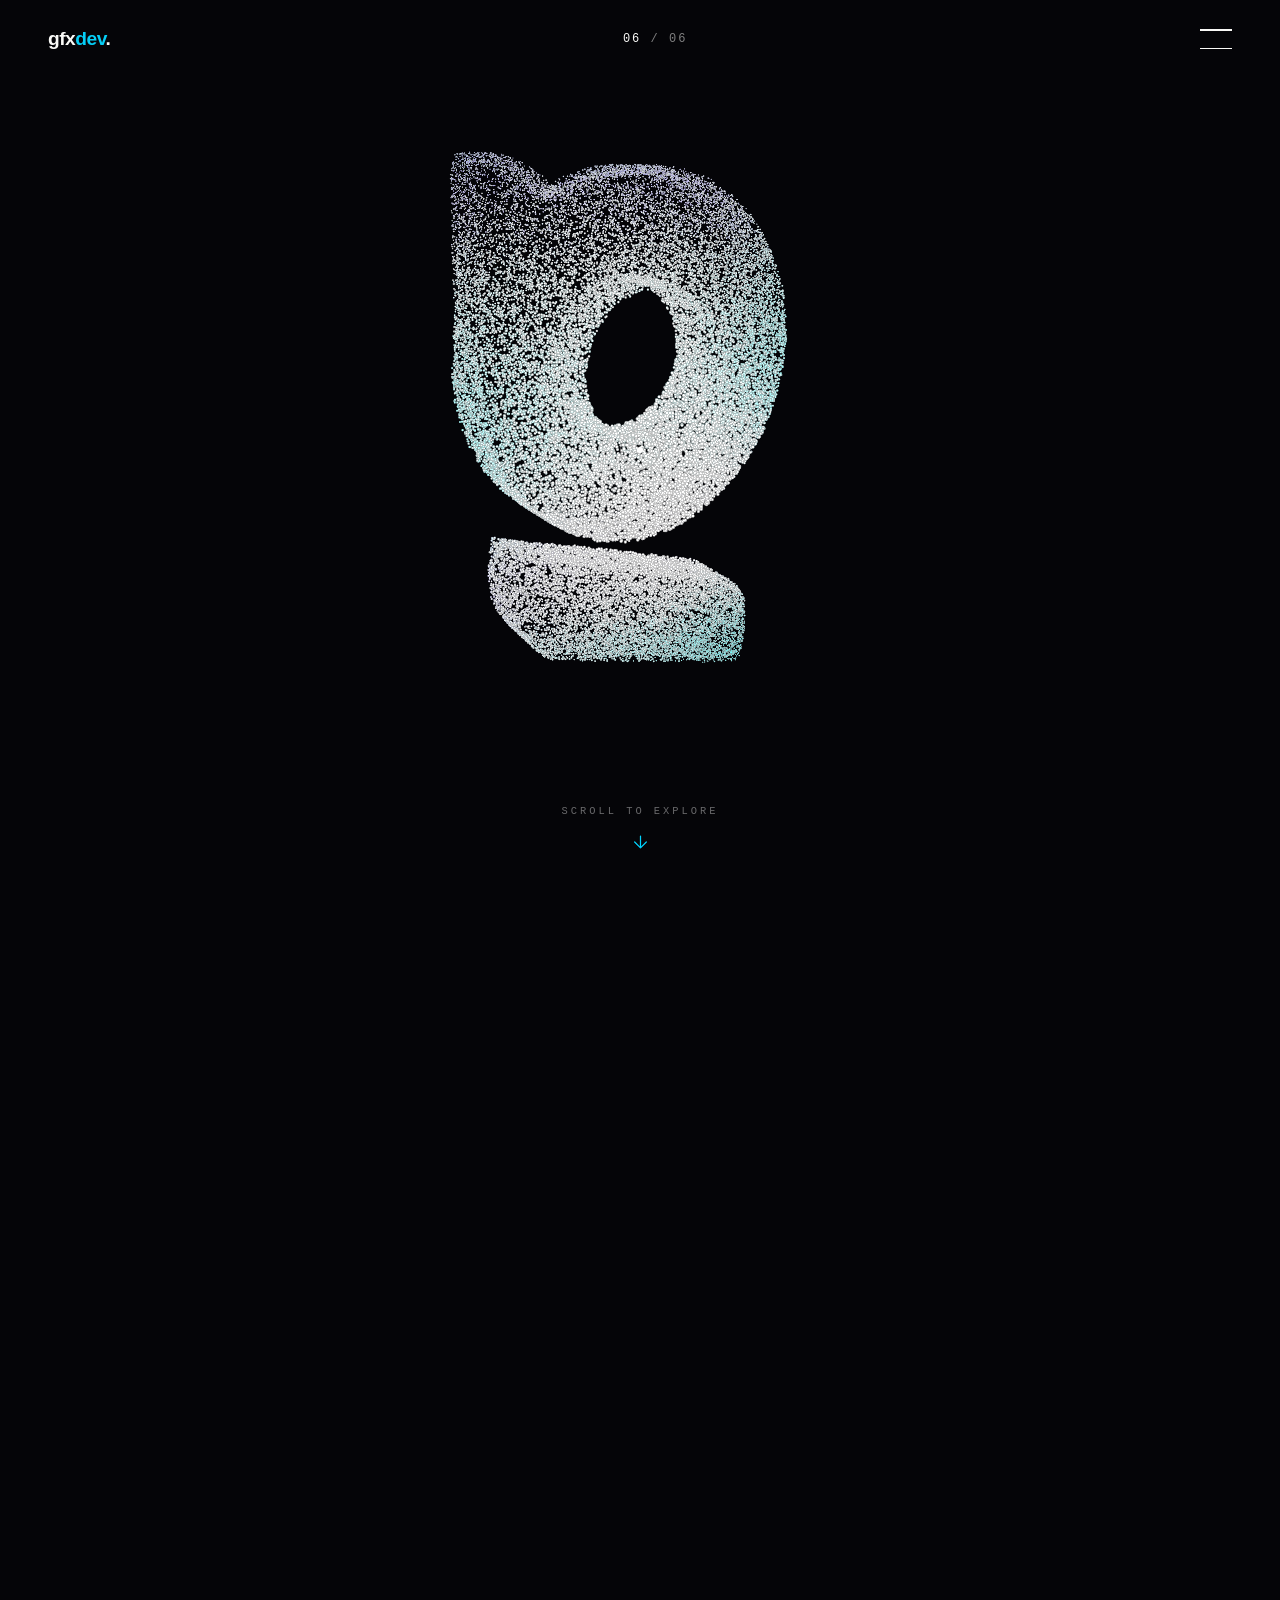
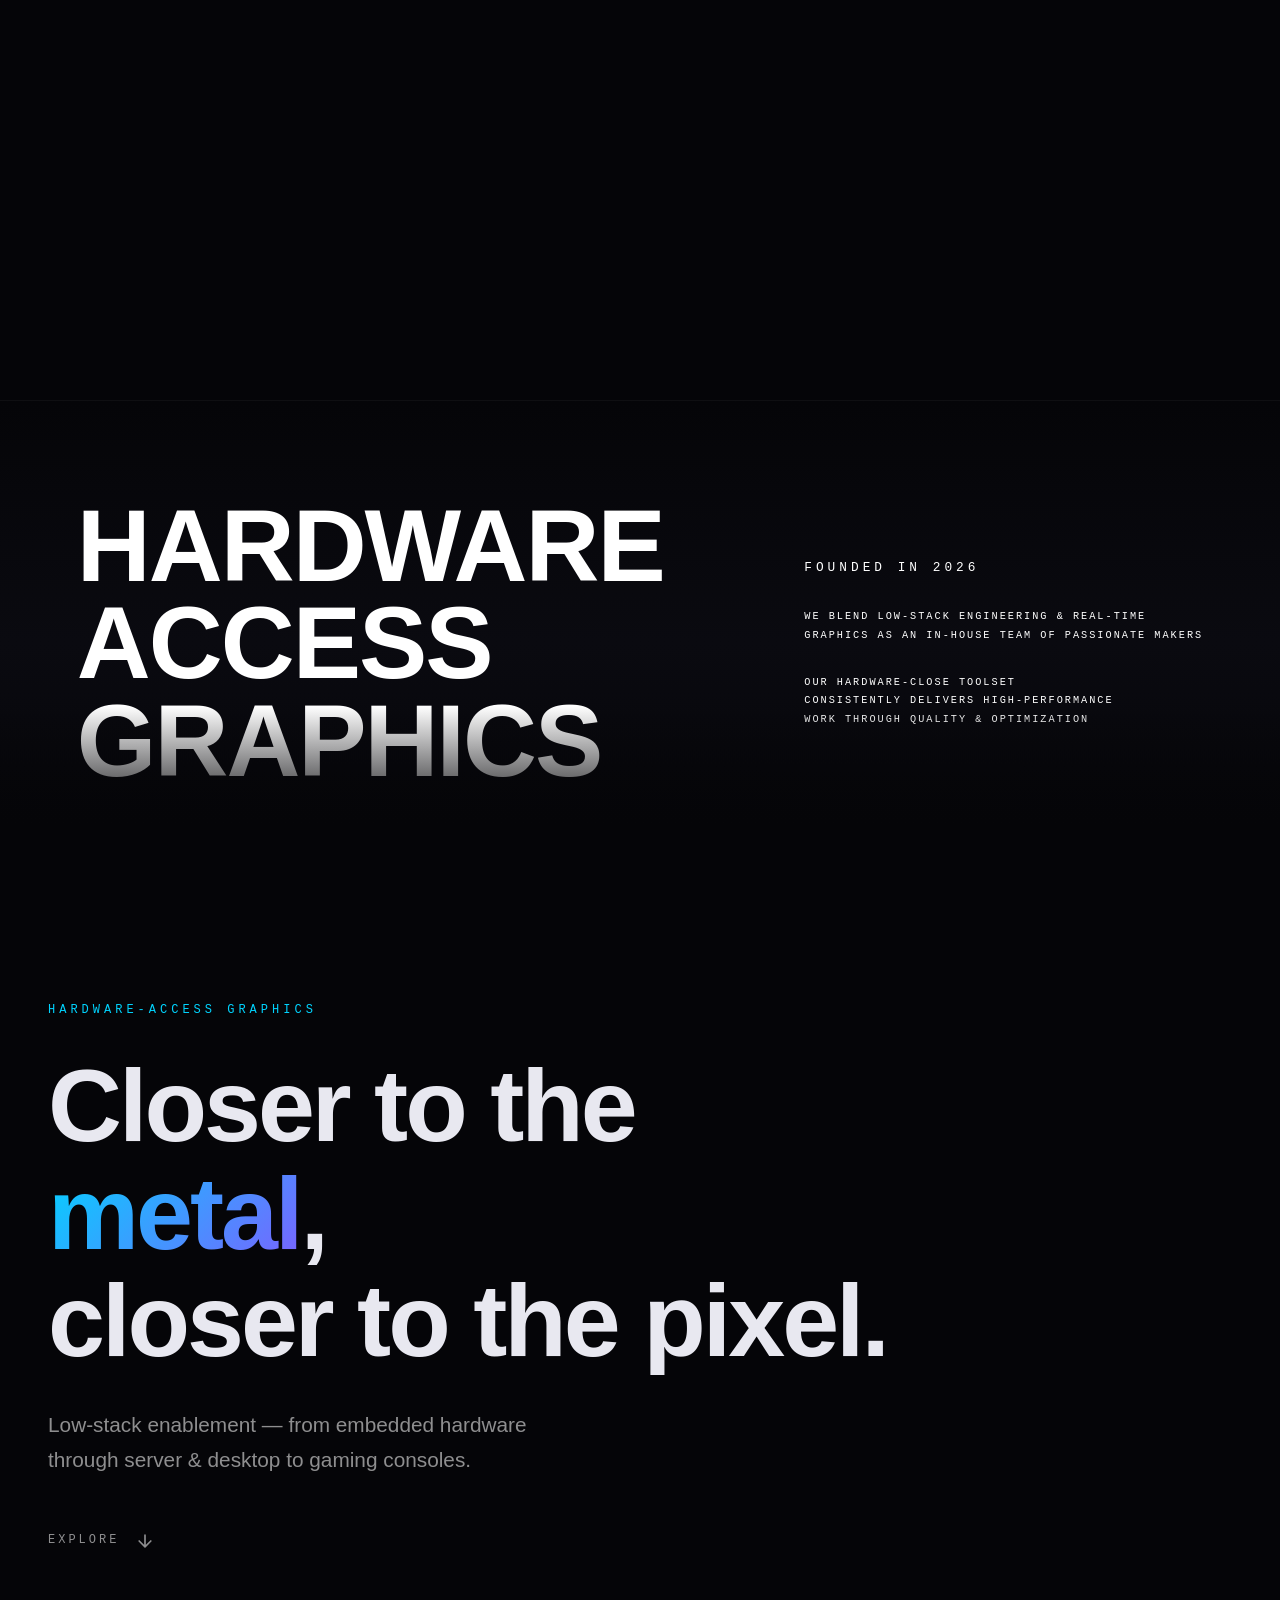
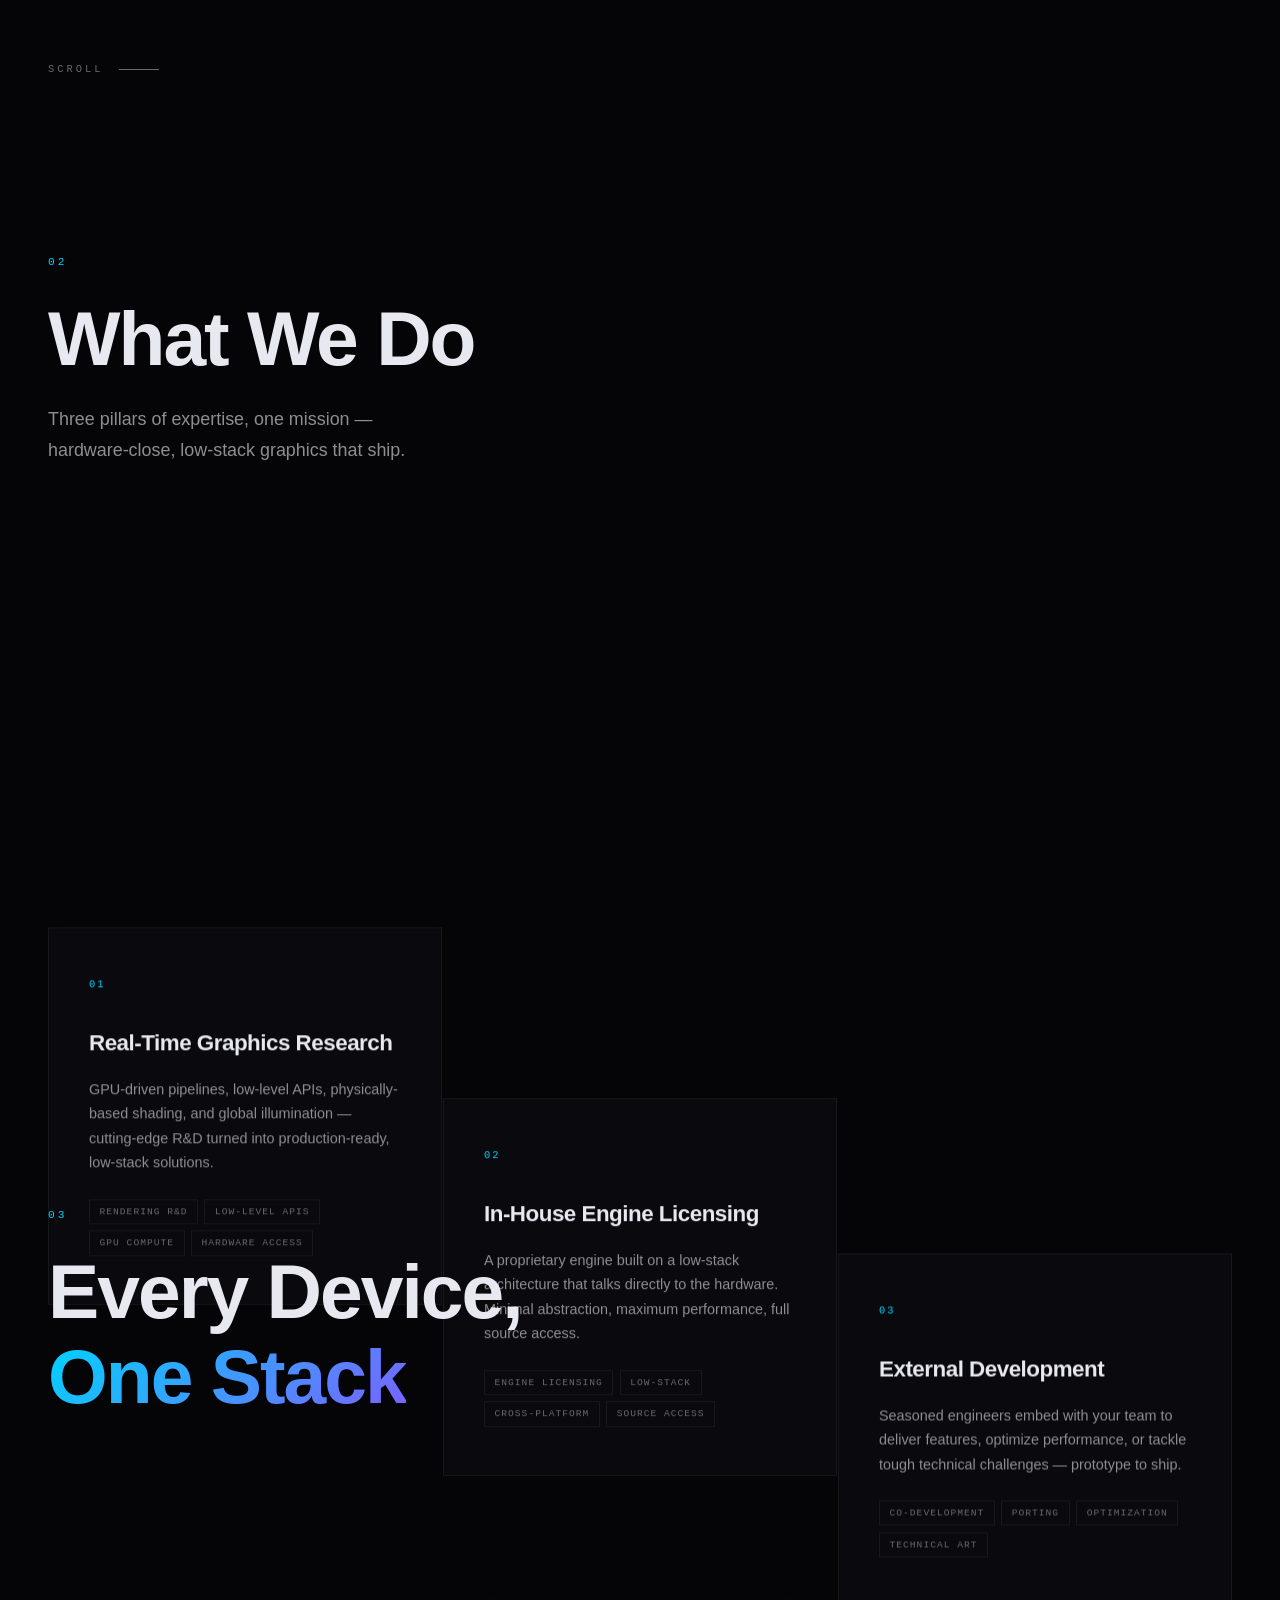
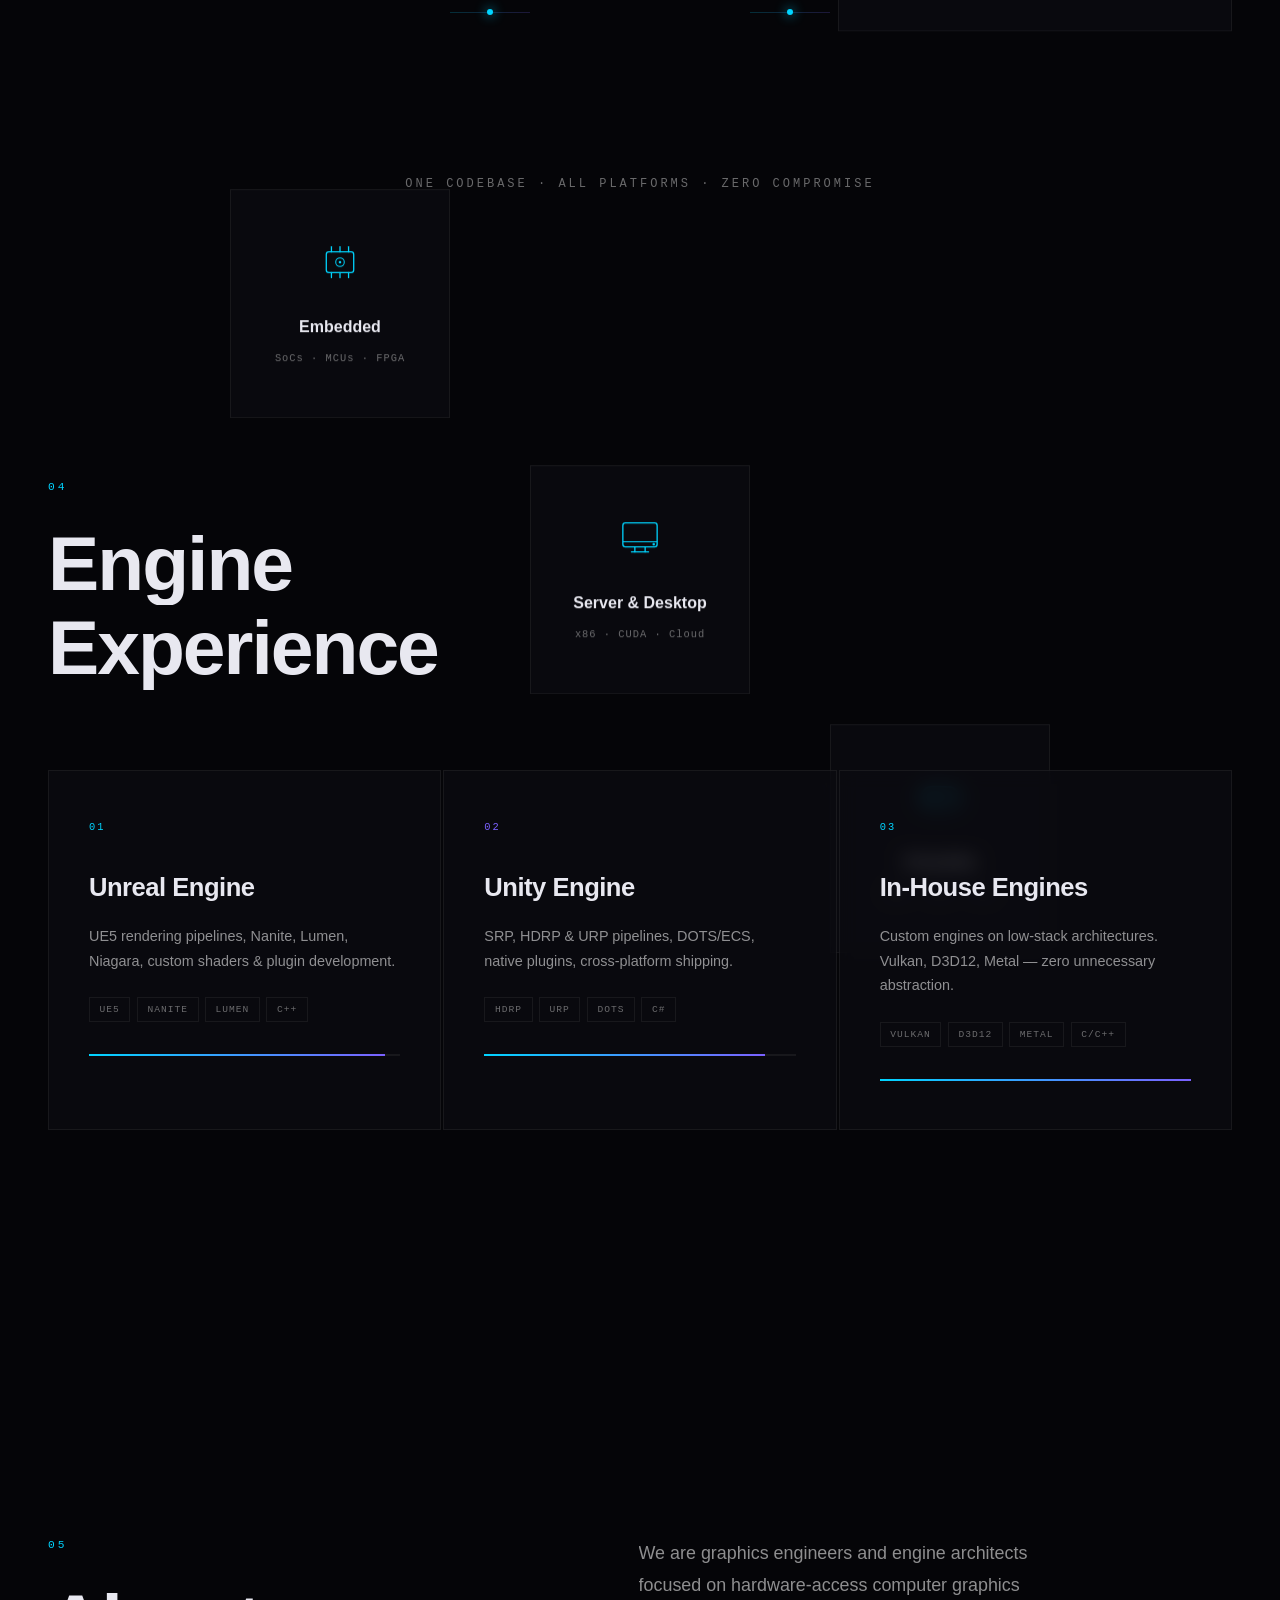
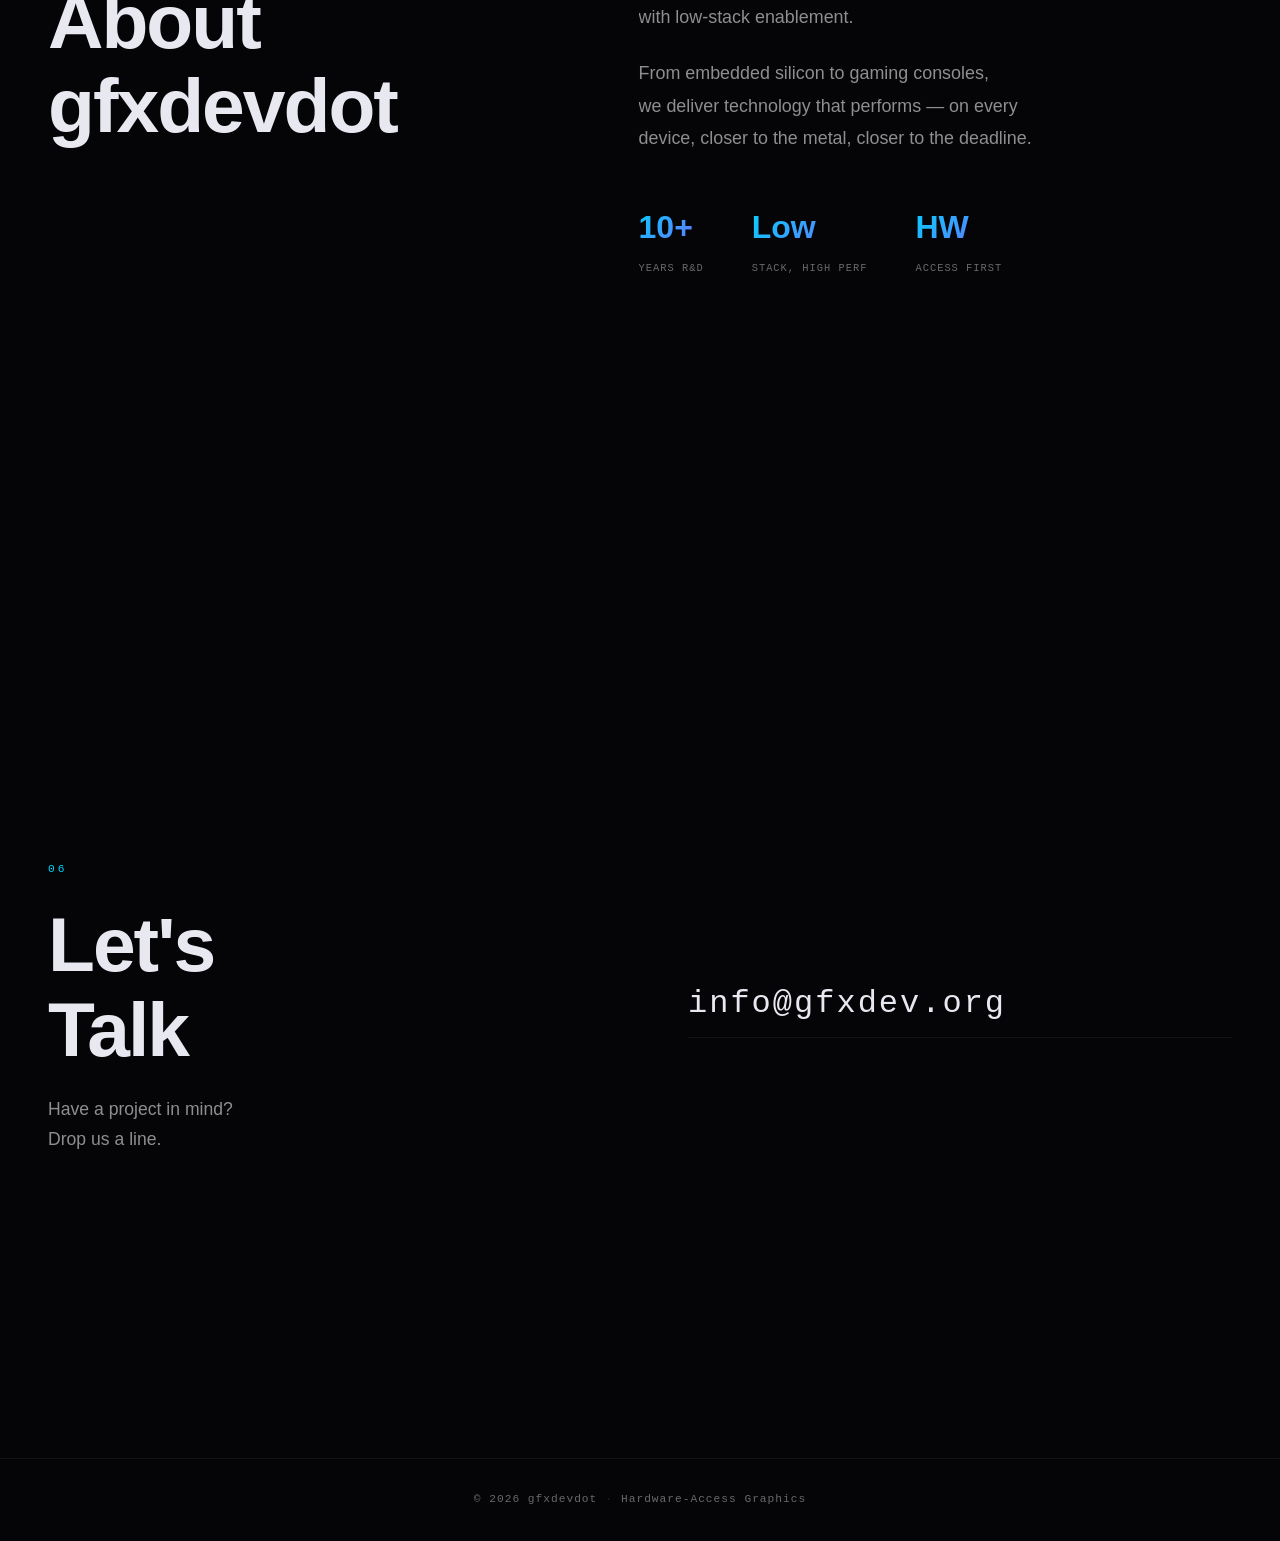
==== index.html @ ddbc5440 "initial commit" ====
<!DOCTYPE html>
<html lang="en">
<head>
  <meta charset="UTF-8" />
  <meta name="viewport" content="width=device-width, initial-scale=1.0" />
  <title>gfxdev(dot)org — Hardware-Access Graphics</title>
  <meta name="description" content="gfxdev(dot)org — hardware-access computer graphics with low-stack enablement. Real-time graphics research, in-house game engine licensing, and external development." />
  <link rel="stylesheet" href="css/style.css" />
  <link rel="icon" href="data:image/svg+xml,<svg xmlns='http://www.w3.org/2000/svg' viewBox='0 0 100 100'><text y='.9em' font-size='90'>◈</text></svg>" />
</head>
<body>

  <div class="preloader" id="preloader">
    <div class="preloader-inner">
      <div class="preloader-logo">
        <span class="pl-g">gfx</span><span class="pl-d">dev</span><span class="pl-dot">.</span>
      </div>
      <div class="preloader-bar">
        <div class="preloader-bar-fill" id="preloaderBar"></div>
      </div>
      <p class="preloader-pct" id="preloaderPct">0</p>
    </div>
  </div>

  <div class="cursor" id="cursor"></div>
  <div class="cursor-dot" id="cursorDot"></div>

  <canvas id="bgCanvas"></canvas>

  <nav class="nav" id="nav">
    <a href="#" class="nav-logo">gfx<span>dev</span>.</a>
    <div class="nav-index" id="navIndex">
      <span class="nav-index-current" id="navCurrent">01</span>
      <span class="nav-index-sep">/</span>
      <span class="nav-index-total">06</span>
    </div>
    <button class="nav-menu-btn" id="navMenuBtn" aria-label="Menu">
      <span></span><span></span>
    </button>
  </nav>

  <div class="menu-overlay" id="menuOverlay">
    <div class="menu-inner">
      <ul class="menu-links">
        <li><a href="#hero" data-index="01">Home</a></li>
        <li><a href="#services" data-index="02">Services</a></li>
        <li><a href="#platforms" data-index="03">Platforms</a></li>
        <li><a href="#experience" data-index="04">Experience</a></li>
        <li><a href="#about" data-index="05">About</a></li>
        <li><a href="#contact" data-index="06">Contact</a></li>
      </ul>
      <div class="menu-footer">
        <a href="mailto:info@gfxdev.org">info@gfxdev(dot)org</a>
      </div>
    </div>
  </div>

  <div class="scroll-progress" id="scrollProgress"></div>

  <section class="intro" id="introSection">
    <canvas id="introCanvas"></canvas>
    <div class="intro-overlay">
      <div class="intro-scroll-prompt" id="introScrollPrompt">
        <span>Scroll to explore</span>
        <div class="intro-scroll-arrow">
          <svg viewBox="0 0 24 24" fill="none"><path d="M12 5v14M5 12l7 7 7-7" stroke="currentColor" stroke-width="1.5" stroke-linecap="round" stroke-linejoin="round"/></svg>
        </div>
      </div>
    </div>
  </section>

  <section class="intro-band" id="introBand">
    <div class="intro-band-inner">
      <div class="intro-band-left">
        <h1 class="intro-label intro-title" data-order="1">HARDWARE</h1>
        <h1 class="intro-label intro-title" data-order="2">ACCESS</h1>
        <h1 class="intro-label intro-title" data-order="3">GRAPHICS</h1>
      </div>
      <div class="intro-band-right">
        <p class="intro-label intro-meta" data-order="4">FOUNDED IN 2026</p>
        <p class="intro-label intro-desc" data-order="5">WE BLEND LOW-STACK ENGINEERING &amp; REAL-TIME<br>GRAPHICS AS AN IN-HOUSE TEAM OF PASSIONATE MAKERS</p>
        <p class="intro-label intro-desc" data-order="6">OUR HARDWARE-CLOSE TOOLSET<br>CONSISTENTLY DELIVERS HIGH-PERFORMANCE<br>WORK THROUGH QUALITY &amp; OPTIMIZATION</p>
      </div>
    </div>
  </section>

  <main id="smoothWrapper">

    <section class="section section--hero" id="hero" data-index="01">
      <div class="section-inner">
        <p class="hero-label reveal-text" data-delay="0.6">
          <span class="reveal-line"><span>Hardware-Access Graphics</span></span>
        </p>
        <h1 class="hero-title">
          <span class="reveal-line" data-delay="0.2"><span>Closer to the</span></span>
          <span class="reveal-line" data-delay="0.35"><span class="accent">metal</span><span>,</span></span>
          <span class="reveal-line" data-delay="0.5"><span>closer to the pixel.</span></span>
        </h1>
        <p class="hero-sub reveal-text" data-delay="0.8">
          <span class="reveal-line"><span>Low-stack enablement — from embedded hardware</span></span>
          <span class="reveal-line"><span>through server &amp; desktop to gaming consoles.</span></span>
        </p>
        <div class="hero-cta reveal-fade" data-delay="1.1">
          <a href="#services" class="btn-circle">
            <span>Explore</span>
            <svg viewBox="0 0 24 24"><path d="M12 5v14M5 12l7 7 7-7" stroke="currentColor" stroke-width="2" fill="none" stroke-linecap="round" stroke-linejoin="round"/></svg>
          </a>
        </div>
      </div>
      <div class="scroll-hint" id="scrollHint">
        <span>Scroll</span>
        <div class="scroll-hint-line"></div>
      </div>
    </section>

    <section class="section section--services" id="services" data-index="02">
      <div class="section-inner">
        <div class="section-header">
          <span class="section-num">02</span>
          <h2 class="section-title">
            <span class="reveal-line"><span>What We Do</span></span>
          </h2>
          <p class="section-sub reveal-text">
            <span class="reveal-line"><span>Three pillars of expertise, one mission —</span></span>
            <span class="reveal-line"><span>hardware-close, low-stack graphics that ship.</span></span>
          </p>
        </div>
        <div class="services-row">
          <article class="svc" data-parallax="0.08">
            <span class="svc-index">01</span>
            <h3 class="svc-title">Real-Time Graphics Research</h3>
            <p class="svc-desc">GPU-driven pipelines, low-level APIs, physically-based shading, and global illumination — cutting-edge R&amp;D turned into production-ready, low-stack solutions.</p>
            <div class="svc-tags"><span>Rendering R&amp;D</span><span>Low-Level APIs</span><span>GPU Compute</span><span>Hardware Access</span></div>
          </article>
          <article class="svc" data-parallax="0.12">
            <span class="svc-index">02</span>
            <h3 class="svc-title">In-House Engine Licensing</h3>
            <p class="svc-desc">A proprietary engine built on a low-stack architecture that talks directly to the hardware. Minimal abstraction, maximum performance, full source access.</p>
            <div class="svc-tags"><span>Engine Licensing</span><span>Low-Stack</span><span>Cross-Platform</span><span>Source Access</span></div>
          </article>
          <article class="svc" data-parallax="0.16">
            <span class="svc-index">03</span>
            <h3 class="svc-title">External Development</h3>
            <p class="svc-desc">Seasoned engineers embed with your team to deliver features, optimize performance, or tackle tough technical challenges — prototype to ship.</p>
            <div class="svc-tags"><span>Co-Development</span><span>Porting</span><span>Optimization</span><span>Technical Art</span></div>
          </article>
        </div>
      </div>
    </section>

    <section class="section section--platforms" id="platforms" data-index="03">
      <div class="section-inner">
        <div class="section-header">
          <span class="section-num">03</span>
          <h2 class="section-title">
            <span class="reveal-line"><span>Every Device,</span></span>
            <span class="reveal-line"><span class="accent">One Stack</span></span>
          </h2>
        </div>
        <div class="plat-flow">
          <div class="plat-node" data-parallax="0.05">
            <div class="plat-orb plat-orb--cyan"></div>
            <svg class="plat-icon" viewBox="0 0 56 56" fill="none"><rect x="12" y="16" width="32" height="24" rx="3" stroke="currentColor" stroke-width="1.5"/><circle cx="28" cy="28" r="5" stroke="currentColor" stroke-width="1.2"/><circle cx="28" cy="28" r="1.5" fill="currentColor"/><line x1="18" y1="16" x2="18" y2="10" stroke="currentColor" stroke-width="1.5" stroke-linecap="round"/><line x1="28" y1="16" x2="28" y2="10" stroke="currentColor" stroke-width="1.5" stroke-linecap="round"/><line x1="38" y1="16" x2="38" y2="10" stroke="currentColor" stroke-width="1.5" stroke-linecap="round"/><line x1="18" y1="40" x2="18" y2="46" stroke="currentColor" stroke-width="1.5" stroke-linecap="round"/><line x1="28" y1="40" x2="28" y2="46" stroke="currentColor" stroke-width="1.5" stroke-linecap="round"/><line x1="38" y1="40" x2="38" y2="46" stroke="currentColor" stroke-width="1.5" stroke-linecap="round"/></svg>
            <h4>Embedded</h4>
            <span class="plat-sub">SoCs · MCUs · FPGA</span>
          </div>
          <div class="plat-connector"><div class="plat-connector-line"></div><div class="plat-connector-dot"></div></div>
          <div class="plat-node" data-parallax="0.1">
            <div class="plat-orb plat-orb--purple"></div>
            <svg class="plat-icon" viewBox="0 0 56 56" fill="none"><rect x="8" y="10" width="40" height="28" rx="3" stroke="currentColor" stroke-width="1.5"/><line x1="8" y1="32" x2="48" y2="32" stroke="currentColor" stroke-width="1.2"/><circle cx="44" cy="35" r="1.5" fill="currentColor"/><line x1="22" y1="38" x2="22" y2="44" stroke="currentColor" stroke-width="1.5" stroke-linecap="round"/><line x1="34" y1="38" x2="34" y2="44" stroke="currentColor" stroke-width="1.5" stroke-linecap="round"/><line x1="18" y1="44" x2="38" y2="44" stroke="currentColor" stroke-width="1.5" stroke-linecap="round"/></svg>
            <h4>Server &amp; Desktop</h4>
            <span class="plat-sub">x86 · CUDA · Cloud</span>
          </div>
          <div class="plat-connector"><div class="plat-connector-line"></div><div class="plat-connector-dot"></div></div>
          <div class="plat-node" data-parallax="0.15">
            <div class="plat-orb plat-orb--mixed"></div>
            <svg class="plat-icon" viewBox="0 0 56 56" fill="none"><rect x="6" y="16" width="44" height="24" rx="12" stroke="currentColor" stroke-width="1.5"/><circle cx="18" cy="28" r="4" stroke="currentColor" stroke-width="1.2"/><line x1="18" y1="24" x2="18" y2="32" stroke="currentColor" stroke-width="1.2" stroke-linecap="round"/><line x1="14" y1="28" x2="22" y2="28" stroke="currentColor" stroke-width="1.2" stroke-linecap="round"/><circle cx="36" cy="26" r="2" fill="currentColor" opacity=".6"/><circle cx="42" cy="28" r="2" fill="currentColor" opacity=".6"/><circle cx="36" cy="30" r="2" fill="currentColor" opacity=".4"/><circle cx="39" cy="24" r="2" fill="currentColor" opacity=".4"/></svg>
            <h4>Consoles</h4>
            <span class="plat-sub">GNM · GDK · NVN</span>
          </div>
        </div>
        <p class="plat-tagline reveal-text" data-delay="0.4">
          <span class="reveal-line"><span>One codebase · All platforms · Zero compromise</span></span>
        </p>
      </div>
    </section>

    <section class="section section--experience" id="experience" data-index="04">
      <div class="section-inner">
        <div class="section-header">
          <span class="section-num">04</span>
          <h2 class="section-title">
            <span class="reveal-line"><span>Engine</span></span>
            <span class="reveal-line"><span>Experience</span></span>
          </h2>
        </div>
        <div class="exp-showcase">
          <div class="exp-item" data-engine="unreal">
            <div class="exp-item-bg"></div>
            <span class="exp-item-num">01</span>
            <h3 class="exp-item-title">Unreal Engine</h3>
            <p class="exp-item-desc">UE5 rendering pipelines, Nanite, Lumen, Niagara, custom shaders &amp; plugin development.</p>
            <div class="exp-item-tags"><span>UE5</span><span>Nanite</span><span>Lumen</span><span>C++</span></div>
            <div class="exp-item-bar"><div class="exp-item-fill" style="--fill:95%"></div></div>
          </div>
          <div class="exp-item" data-engine="unity">
            <div class="exp-item-bg"></div>
            <span class="exp-item-num">02</span>
            <h3 class="exp-item-title">Unity Engine</h3>
            <p class="exp-item-desc">SRP, HDRP &amp; URP pipelines, DOTS/ECS, native plugins, cross-platform shipping.</p>
            <div class="exp-item-tags"><span>HDRP</span><span>URP</span><span>DOTS</span><span>C#</span></div>
            <div class="exp-item-bar"><div class="exp-item-fill" style="--fill:90%"></div></div>
          </div>
          <div class="exp-item" data-engine="inhouse">
            <div class="exp-item-bg"></div>
            <span class="exp-item-num">03</span>
            <h3 class="exp-item-title">In-House Engines</h3>
            <p class="exp-item-desc">Custom engines on low-stack architectures. Vulkan, D3D12, Metal — zero unnecessary abstraction.</p>
            <div class="exp-item-tags"><span>Vulkan</span><span>D3D12</span><span>Metal</span><span>C/C++</span></div>
            <div class="exp-item-bar"><div class="exp-item-fill" style="--fill:100%"></div></div>
          </div>
        </div>
      </div>
    </section>

    <section class="section section--about" id="about" data-index="05">
      <div class="section-inner">
        <div class="about-layout">
          <div class="about-left">
            <span class="section-num">05</span>
            <h2 class="section-title">
              <span class="reveal-line"><span>About</span></span>
              <span class="reveal-line"><span>gfxdevdot</span></span>
            </h2>
          </div>
          <div class="about-right">
            <p class="about-body reveal-text">
              <span class="reveal-line"><span>We are graphics engineers and engine architects</span></span>
              <span class="reveal-line"><span>focused on hardware-access computer graphics</span></span>
              <span class="reveal-line"><span>with low-stack enablement.</span></span>
            </p>
            <p class="about-body reveal-text" data-delay="0.3">
              <span class="reveal-line"><span>From embedded silicon to gaming consoles,</span></span>
              <span class="reveal-line"><span>we deliver technology that performs — on every</span></span>
              <span class="reveal-line"><span>device, closer to the metal, closer to the deadline.</span></span>
            </p>
            <div class="about-stats">
              <div class="about-stat">
                <span class="about-stat-val">10+</span>
                <span class="about-stat-label">Years R&amp;D</span>
              </div>
              <div class="about-stat">
                <span class="about-stat-val">Low</span>
                <span class="about-stat-label">Stack, High Perf</span>
              </div>
              <div class="about-stat">
                <span class="about-stat-val">HW</span>
                <span class="about-stat-label">Access First</span>
              </div>
            </div>
          </div>
        </div>
      </div>
    </section>

    <section class="section section--contact" id="contact" data-index="06">
      <div class="section-inner">
        <div class="contact-layout">
          <div class="contact-left">
            <span class="section-num">06</span>
            <h2 class="section-title">
              <span class="reveal-line"><span>Let's</span></span>
              <span class="reveal-line"><span>Talk</span></span>
            </h2>
            <p class="contact-sub reveal-text" data-delay="0.3">
              <span class="reveal-line"><span>Have a project in mind?</span></span>
              <span class="reveal-line"><span>Drop us a line.</span></span>
            </p>
          </div>
          <div class="contact-right">
            <div class="ct-info">
              <a href="mailto:info@gfxdev.org" class="ct-email-link">info@gfxdev.org</a>
            </div>
          </div>
        </div>
      </div>
    </section>

    <footer class="site-footer">
      <div class="footer-inner">
        <span>&copy; 2026 gfxdevdot</span>
        <span class="footer-sep">·</span>
        <span>Hardware-Access Graphics</span>
      </div>
    </footer>

  </main>

  <script src="js/intro.js"></script>
  <script src="js/main.js"></script>
</body>
</html>
---- css/style.css ----
*, *::before, *::after { margin: 0; padding: 0; box-sizing: border-box; }

:root {
  --bg:         #050508;
  --bg-card:    rgba(12, 12, 18, 0.7);
  --surface:    #0a0a10;
  --border:     rgba(255,255,255,0.06);
  --text:       #e8e8f0;
  --text-dim:   rgba(255,255,255,0.4);
  --text-muted: rgba(255,255,255,0.55);
  --accent:     #00d4ff;
  --accent-alt: #7b61ff;
  --gradient:   linear-gradient(135deg, var(--accent), var(--accent-alt));
  --font:       'Helvetica Neue', Helvetica, Arial, sans-serif;
  --mono:       'SF Mono', 'Cascadia Code', 'Fira Code', monospace;
  --ease-out:   cubic-bezier(0.22, 1, 0.36, 1);
  --ease-in-out:cubic-bezier(0.65, 0, 0.35, 1);
}

html {
  font-size: 16px;
  scroll-behavior: auto; 
}

body {
  font-family: var(--font);
  background: var(--bg);
  color: var(--text);
  line-height: 1.6;
  overflow-x: hidden;
  -webkit-font-smoothing: antialiased;
  cursor: none;
}

a { color: inherit; text-decoration: none; cursor: none; }
button { cursor: none; }
input, textarea, select { cursor: none; }
::selection { background: rgba(0,212,255,0.25); }

.cursor {
  position: fixed;
  top: 0; left: 0;
  width: 40px; height: 40px;
  border: 1px solid rgba(255,255,255,0.3);
  border-radius: 50%;
  pointer-events: none;
  z-index: 10000;
  transform: translate(-50%, -50%);
  transition: width 0.4s var(--ease-out), height 0.4s var(--ease-out),
              border-color 0.3s ease, background 0.3s ease;
  mix-blend-mode: difference;
}
.cursor-dot {
  position: fixed;
  top: 0; left: 0;
  width: 6px; height: 6px;
  background: #fff;
  border-radius: 50%;
  pointer-events: none;
  z-index: 10001;
  transform: translate(-50%, -50%);
}
body.cursor-hover .cursor {
  width: 64px; height: 64px;
  border-color: var(--accent);
  background: rgba(0,212,255,0.06);
}

@media (hover: none) {
  .cursor, .cursor-dot { display: none; }
  body { cursor: auto; }
  a, button, input, textarea, select { cursor: auto; }
}

.preloader {
  position: fixed;
  inset: 0;
  z-index: 9999;
  background: var(--bg);
  display: flex;
  align-items: center;
  justify-content: center;
  transition: opacity 0.8s var(--ease-out), visibility 0.8s;
}
.preloader.done {
  opacity: 0;
  visibility: hidden;
  pointer-events: none;
}
.preloader-inner { text-align: center; }
.preloader-logo {
  font-size: 2.4rem;
  font-weight: 700;
  letter-spacing: -1px;
  margin-bottom: 2rem;
}
.pl-g { color: var(--text); opacity: 0; animation: plFade 0.6s 0.2s forwards; }
.pl-d { color: var(--accent); opacity: 0; animation: plFade 0.6s 0.4s forwards; }
.pl-dot { color: var(--text-dim); opacity: 0; animation: plFade 0.6s 0.6s forwards; }
@keyframes plFade { to { opacity: 1; } }

.preloader-bar {
  width: 200px;
  height: 1px;
  background: var(--border);
  margin: 0 auto;
  overflow: hidden;
}
.preloader-bar-fill {
  height: 100%;
  width: 0%;
  background: var(--gradient);
  transition: width 0.3s ease;
}
.preloader-pct {
  font-family: var(--mono);
  font-size: 0.7rem;
  color: var(--text-dim);
  margin-top: 1rem;
  letter-spacing: 2px;
}

#bgCanvas {
  position: fixed;
  inset: 0;
  width: 100%;
  height: 100%;
  z-index: 0;
  pointer-events: none;
}

.scroll-progress {
  position: fixed;
  top: 0; left: 0;
  height: 2px;
  width: 0%;
  background: var(--gradient);
  z-index: 1001;
  transition: width 0.1s linear;
}

.intro {
  position: relative;
  width: 100%;
  height: 400vh; 
  background: #050508;
  z-index: 10;
  isolation: isolate;
}
#introCanvas {
  position: sticky;
  top: 0;
  width: 100%;
  height: 100vh;
  display: block;
  z-index: 1;
  background: #050508;
}
.intro-overlay {
  position: fixed;
  top: 0; left: 0;
  width: 100%;
  height: 100vh;
  z-index: 50;
  pointer-events: none;
  display: flex;
  align-items: flex-end;
  justify-content: center;
  transition: opacity 0.5s ease;
}

.intro-band {
  position: relative;
  z-index: 10;
  background: linear-gradient(180deg, #050508 0%, #0a0a10 50%, #050508 100%);
  padding: 6rem 6vw;
  border-top: 1px solid rgba(255,255,255,0.04);
  border-bottom: 1px solid rgba(255,255,255,0.04);
}
.intro-band-inner {
  max-width: 1400px;
  margin: 0 auto;
  display: flex;
  flex-direction: row;
  align-items: center;
  justify-content: space-between;
  gap: 4rem;
}
.intro-band-left {
  display: flex;
  flex-direction: column;
  gap: 0;
  max-width: 55%;
}
.intro-title {
  font-size: clamp(3rem, 8vw, 7rem) !important;
  font-weight: 800;
  letter-spacing: -3px;
  line-height: 0.95;
  color: #fff;
  text-transform: uppercase;
  margin: 0;
}
.intro-band-right {
  display: flex;
  flex-direction: column;
  gap: 1.8rem;
  max-width: 38%;
  align-self: center;
}
.intro-meta {
  font-family: var(--mono) !important;
  font-size: clamp(0.65rem, 1vw, 0.85rem) !important;
  font-weight: 400 !important;
  letter-spacing: 4px !important;
  text-transform: uppercase;
  color: rgba(255,255,255,0.6);
  margin: 0;
}
.intro-desc {
  font-family: var(--mono) !important;
  font-size: clamp(0.55rem, 0.8vw, 0.72rem) !important;
  font-weight: 400 !important;
  letter-spacing: 2px !important;
  text-transform: uppercase;
  line-height: 1.8;
  color: rgba(255,255,255,0.45);
  margin: 0;
}

.intro-label {
  font-size: clamp(2.5rem, 6vw, 5rem);
  font-weight: 700;
  letter-spacing: -2px;
  color: #fff;
  opacity: 0;
  transform: translateY(30px);
  transition: opacity 0.9s var(--ease-out), transform 0.9s var(--ease-out);
}
.intro-label.visible {
  opacity: 1;
  transform: translateY(0);
}
.intro-scroll-prompt {
  position: absolute;
  bottom: 3rem;
  left: 50%;
  transform: translateX(-50%);
  display: flex;
  flex-direction: column;
  align-items: center;
  gap: 0.8rem;
  opacity: 0;
  animation: introPromptIn 1s ease 2.5s forwards;
}
.intro-scroll-prompt span {
  font-family: var(--mono);
  font-size: 0.65rem;
  letter-spacing: 3px;
  text-transform: uppercase;
  color: var(--text-dim);
}
.intro-scroll-arrow {
  width: 20px; height: 20px;
  color: var(--accent);
  animation: introArrowBob 2s ease-in-out infinite;
}
.intro-scroll-arrow svg {
  width: 100%; height: 100%;
}
@keyframes introPromptIn {
  to { opacity: 1; }
}
@keyframes introArrowBob {
  0%, 100% { transform: translateY(0); }
  50% { transform: translateY(6px); }
}

.intro.scrolling .intro-overlay {
  opacity: 0;
  transition: opacity 0.4s ease;
}

@media (max-width: 768px) {
  .intro-band-inner {
    flex-direction: column;
    align-items: flex-start;
    gap: 2rem;
  }
  .intro-band { padding: 4rem 5vw; }
  .intro-band-left, .intro-band-right { max-width: 100%; }
  .intro-title { font-size: clamp(2rem, 12vw, 4rem) !important; }
  .intro-band-right { gap: 1rem; }
}

.nav {
  position: fixed;
  top: 0; left: 0; right: 0;
  z-index: 100;
  display: flex;
  align-items: center;
  justify-content: space-between;
  padding: 1.5rem 3rem;
  mix-blend-mode: difference;
  opacity: 0;
  transform: translateY(-20px);
  transition: opacity 0.6s ease 0.5s, transform 0.6s var(--ease-out) 0.5s;
}
body.loaded .nav {
  opacity: 1;
  transform: translateY(0);
}
.nav-logo {
  font-size: 1.2rem;
  font-weight: 700;
  letter-spacing: -0.5px;
  color: #fff;
}
.nav-logo span { color: var(--accent); }
.nav-index {
  font-family: var(--mono);
  font-size: 0.75rem;
  letter-spacing: 2px;
  color: rgba(255,255,255,0.5);
}
.nav-index-current {
  color: #fff;
  transition: color 0.3s ease;
}
.nav-menu-btn {
  position: relative;
  width: 32px; height: 20px;
  background: none; border: none;
  display: flex; flex-direction: column;
  justify-content: space-between;
  padding: 0;
}
.nav-menu-btn span {
  display: block;
  width: 100%; height: 1.5px;
  background: #fff;
  transition: transform 0.4s var(--ease-out), opacity 0.3s ease;
  transform-origin: center;
}
.nav-menu-btn.active span:first-child { transform: translateY(9px) rotate(45deg); }
.nav-menu-btn.active span:last-child  { transform: translateY(-9px) rotate(-45deg); }

.menu-overlay {
  position: fixed;
  inset: 0;
  z-index: 99;
  background: rgba(5, 5, 8, 0.97);
  backdrop-filter: blur(30px);
  display: flex;
  align-items: center;
  justify-content: center;
  opacity: 0;
  visibility: hidden;
  transition: opacity 0.5s ease, visibility 0.5s;
}
.menu-overlay.open {
  opacity: 1;
  visibility: visible;
}
.menu-links {
  list-style: none;
  text-align: center;
}
.menu-links li {
  overflow: hidden;
}
.menu-links a {
  display: inline-block;
  font-size: clamp(2rem, 5vw, 4.5rem);
  font-weight: 700;
  letter-spacing: -1px;
  line-height: 1.3;
  color: var(--text-dim);
  transition: color 0.3s ease, transform 0.3s var(--ease-out);
  transform: translateY(100%);
}
.menu-overlay.open .menu-links a {
  transform: translateY(0);
}
.menu-links li:nth-child(1) a { transition-delay: 0.05s; }
.menu-links li:nth-child(2) a { transition-delay: 0.1s; }
.menu-links li:nth-child(3) a { transition-delay: 0.15s; }
.menu-links li:nth-child(4) a { transition-delay: 0.2s; }
.menu-links li:nth-child(5) a { transition-delay: 0.25s; }
.menu-links li:nth-child(6) a { transition-delay: 0.3s; }
.menu-links a:hover { color: #fff; }
.menu-links a::before {
  content: attr(data-index);
  font-family: var(--mono);
  font-size: 0.7rem;
  color: var(--accent);
  vertical-align: super;
  margin-right: 0.5rem;
  letter-spacing: 1px;
}
.menu-footer {
  position: absolute;
  bottom: 3rem;
  left: 50%;
  transform: translateX(-50%);
}
.menu-footer a {
  font-family: var(--mono);
  font-size: 0.75rem;
  color: var(--text-dim);
  letter-spacing: 1px;
  transition: color 0.3s ease;
}
.menu-footer a:hover { color: var(--accent); }

#smoothWrapper {
  position: relative;
  z-index: 11;
  background: var(--bg);
}
#smoothWrapper::before {
  content: '';
  position: absolute;
  top: -120px;
  left: 0;
  right: 0;
  height: 120px;
  background: linear-gradient(to bottom, transparent, var(--bg));
  pointer-events: none;
  z-index: 1;
}
.section--hero {
  margin-top: -60px;
  padding-top: 10rem;
}
.section--hero .section-inner {
  will-change: transform;
}

.section {
  position: relative;
  min-height: 100vh;
  display: flex;
  align-items: center;
  justify-content: center;
  z-index: 1;
  padding: 8rem 3rem;
}
.section-inner {
  width: 100%;
  max-width: 1400px;
  margin: 0 auto;
}

.section-num {
  font-family: var(--mono);
  font-size: 0.7rem;
  color: var(--accent);
  letter-spacing: 3px;
  display: block;
  margin-bottom: 1.5rem;
}

.reveal-line {
  display: block;
  overflow: hidden;
}
.reveal-line > span {
  display: inline-block;
  transform: translateY(110%);
  transition: transform 0.9s var(--ease-out);
}
.section.in-view .reveal-line > span {
  transform: translateY(0);
}
.reveal-fade {
  opacity: 0;
  transform: translateY(20px);
  transition: opacity 0.8s ease, transform 0.8s var(--ease-out);
}
.section.in-view .reveal-fade {
  opacity: 1;
  transform: translateY(0);
}

.section--hero { min-height: 100vh; }
.hero-label {
  font-family: var(--mono);
  font-size: 0.75rem;
  letter-spacing: 4px;
  text-transform: uppercase;
  color: var(--accent);
  margin-bottom: 2rem;
}
.hero-title {
  font-size: clamp(3rem, 8vw, 7.5rem);
  font-weight: 700;
  line-height: 1.05;
  letter-spacing: -3px;
  margin-bottom: 2rem;
}
.accent {
  background: var(--gradient);
  -webkit-background-clip: text;
  -webkit-text-fill-color: transparent;
  background-clip: text;
}
.hero-sub {
  font-size: clamp(1rem, 1.8vw, 1.3rem);
  color: var(--text-muted);
  margin-bottom: 3rem;
  line-height: 1.7;
}
.hero-cta { display: inline-block; }

.btn-circle {
  display: flex;
  align-items: center;
  gap: 1rem;
  font-family: var(--mono);
  font-size: 0.75rem;
  letter-spacing: 3px;
  text-transform: uppercase;
  color: var(--text-muted);
  transition: color 0.3s ease;
}
.btn-circle svg {
  width: 20px; height: 20px;
  animation: bobDown 2s ease-in-out infinite;
}
.btn-circle:hover { color: var(--accent); }
@keyframes bobDown {
  0%, 100% { transform: translateY(0); }
  50% { transform: translateY(6px); }
}

.scroll-hint {
  position: absolute;
  bottom: 3rem;
  left: 3rem;
  display: flex;
  align-items: center;
  gap: 1rem;
  font-family: var(--mono);
  font-size: 0.65rem;
  letter-spacing: 3px;
  text-transform: uppercase;
  color: var(--text-dim);
  opacity: 0;
  transition: opacity 0.6s ease 1.5s;
}
body.loaded .scroll-hint { opacity: 1; }
.scroll-hint-line {
  width: 40px; height: 1px;
  background: var(--text-dim);
  position: relative;
  overflow: hidden;
}
.scroll-hint-line::after {
  content: '';
  position: absolute;
  left: -100%;
  width: 100%; height: 100%;
  background: var(--accent);
  animation: scrollLine 2s ease-in-out infinite;
}
@keyframes scrollLine {
  0%   { left: -100%; }
  50%  { left: 100%; }
  100% { left: 100%; }
}

.section--services { background: transparent; }
.section-header { margin-bottom: 5rem; }
.section-title {
  font-size: clamp(2.5rem, 6vw, 5.5rem);
  font-weight: 700;
  line-height: 1.1;
  letter-spacing: -2px;
}
.section-sub {
  font-size: clamp(0.95rem, 1.4vw, 1.15rem);
  color: var(--text-muted);
  margin-top: 1.5rem;
  line-height: 1.7;
}

.services-row {
  display: grid;
  grid-template-columns: repeat(3, 1fr);
  gap: 1px;
}
.svc {
  padding: 3rem 2.5rem;
  border: 1px solid var(--border);
  background: var(--bg-card);
  backdrop-filter: blur(10px);
  position: relative;
  overflow: hidden;
  opacity: 0;
  transform: translateY(40px);
  transition: opacity 0.8s ease, transform 0.8s var(--ease-out),
              border-color 0.4s ease, background 0.4s ease;
}
.section.in-view .svc {
  opacity: 1;
  transform: translateY(0);
}
.section.in-view .svc:nth-child(1) { transition-delay: 0.1s; }
.section.in-view .svc:nth-child(2) { transition-delay: 0.25s; }
.section.in-view .svc:nth-child(3) { transition-delay: 0.4s; }

.svc::before {
  content: '';
  position: absolute;
  inset: 0;
  background: linear-gradient(180deg, rgba(0,212,255,0.03) 0%, transparent 50%);
  opacity: 0;
  transition: opacity 0.5s ease;
}
.svc:hover::before { opacity: 1; }
.svc:hover { border-color: rgba(0,212,255,0.15); }

.svc-index {
  font-family: var(--mono);
  font-size: 0.65rem;
  color: var(--accent);
  letter-spacing: 2px;
  display: block;
  margin-bottom: 2rem;
}
.svc-title {
  font-size: 1.4rem;
  font-weight: 600;
  letter-spacing: -0.5px;
  margin-bottom: 1rem;
  transition: color 0.3s ease;
}
.svc:hover .svc-title { color: var(--accent); }
.svc-desc {
  font-size: 0.9rem;
  color: var(--text-muted);
  line-height: 1.7;
  margin-bottom: 1.5rem;
}
.svc-tags {
  display: flex;
  flex-wrap: wrap;
  gap: 0.4rem;
}
.svc-tags span {
  font-family: var(--mono);
  font-size: 0.6rem;
  letter-spacing: 1px;
  text-transform: uppercase;
  padding: 0.25rem 0.6rem;
  border: 1px solid var(--border);
  color: var(--text-dim);
  transition: border-color 0.3s ease, color 0.3s ease;
}
.svc:hover .svc-tags span {
  border-color: rgba(0,212,255,0.2);
  color: var(--text-muted);
}

.plat-flow {
  display: flex;
  align-items: center;
  justify-content: center;
  gap: 0;
  margin: 4rem 0 3rem;
}
.plat-node {
  position: relative;
  text-align: center;
  padding: 3rem 2.5rem;
  min-width: 220px;
  border: 1px solid var(--border);
  background: var(--bg-card);
  backdrop-filter: blur(10px);
  overflow: hidden;
  opacity: 0;
  transform: translateY(30px) scale(0.95);
  transition: opacity 0.8s ease, transform 0.8s var(--ease-out),
              border-color 0.4s ease;
}
.section.in-view .plat-node {
  opacity: 1;
  transform: translateY(0) scale(1);
}
.section.in-view .plat-node:nth-of-type(1) { transition-delay: 0.1s; }
.section.in-view .plat-node:nth-of-type(2) { transition-delay: 0.3s; }
.section.in-view .plat-node:nth-of-type(3) { transition-delay: 0.5s; }

.plat-node:hover { border-color: rgba(0,212,255,0.2); }

.plat-orb {
  position: absolute;
  top: -40%; left: 50%;
  transform: translateX(-50%);
  width: 160px; height: 160px;
  border-radius: 50%;
  filter: blur(60px);
  opacity: 0;
  transition: opacity 0.6s ease;
  pointer-events: none;
}
.plat-node:hover .plat-orb { opacity: 0.8; }
.plat-orb--cyan   { background: rgba(0,212,255,0.2); }
.plat-orb--purple { background: rgba(123,97,255,0.2); }
.plat-orb--mixed  { background: linear-gradient(135deg, rgba(0,212,255,0.15), rgba(123,97,255,0.15)); }

.plat-icon {
  width: 48px; height: 48px;
  color: var(--accent);
  margin: 0 auto 1.25rem;
  transition: transform 0.5s var(--ease-out);
}
.plat-node:hover .plat-icon { transform: scale(1.15); }
.plat-node h4 {
  font-size: 1rem;
  font-weight: 600;
  margin-bottom: 0.25rem;
}
.plat-sub {
  font-family: var(--mono);
  font-size: 0.65rem;
  color: var(--text-dim);
  letter-spacing: 1px;
}

.plat-connector {
  width: 80px;
  display: flex;
  align-items: center;
  justify-content: center;
  position: relative;
}
.plat-connector-line {
  width: 100%; height: 1px;
  background: linear-gradient(90deg, var(--accent), var(--accent-alt));
  opacity: 0.2;
}
.plat-connector-dot {
  position: absolute;
  width: 6px; height: 6px;
  border-radius: 50%;
  background: var(--accent);
  box-shadow: 0 0 12px var(--accent);
  animation: connectorPulse 2s ease-in-out infinite;
}
@keyframes connectorPulse {
  0%, 100% { opacity: 0.3; transform: scale(0.8); }
  50%      { opacity: 1; transform: scale(1.3); }
}

.plat-tagline {
  text-align: center;
  font-family: var(--mono);
  font-size: 0.75rem;
  letter-spacing: 3px;
  text-transform: uppercase;
  color: var(--text-dim);
}

.exp-showcase {
  display: grid;
  grid-template-columns: repeat(3, 1fr);
  gap: 2px;
  margin-top: 4rem;
}
.exp-item {
  position: relative;
  padding: 3rem 2.5rem;
  border: 1px solid var(--border);
  background: var(--bg-card);
  backdrop-filter: blur(10px);
  overflow: hidden;
  opacity: 0;
  transform: translateY(40px);
  transition: opacity 0.8s ease, transform 0.8s var(--ease-out),
              border-color 0.4s ease;
}
.section.in-view .exp-item {
  opacity: 1;
  transform: translateY(0);
}
.section.in-view .exp-item:nth-child(1) { transition-delay: 0.1s; }
.section.in-view .exp-item:nth-child(2) { transition-delay: 0.25s; }
.section.in-view .exp-item:nth-child(3) { transition-delay: 0.4s; }

.exp-item-bg {
  position: absolute;
  inset: 0;
  opacity: 0;
  transition: opacity 0.6s ease;
}
.exp-item:hover .exp-item-bg { opacity: 1; }
.exp-item[data-engine="unreal"] .exp-item-bg {
  background: linear-gradient(180deg, rgba(0,212,255,0.04) 0%, transparent 60%);
}
.exp-item[data-engine="unity"] .exp-item-bg {
  background: linear-gradient(180deg, rgba(123,97,255,0.04) 0%, transparent 60%);
}
.exp-item[data-engine="inhouse"] .exp-item-bg {
  background: linear-gradient(180deg, rgba(0,212,255,0.02) 0%, rgba(123,97,255,0.02) 30%, transparent 60%);
}
.exp-item:hover { border-color: rgba(0,212,255,0.15); }
.exp-item[data-engine="unity"]:hover { border-color: rgba(123,97,255,0.2); }

.exp-item-num {
  font-family: var(--mono);
  font-size: 0.65rem;
  color: var(--accent);
  letter-spacing: 2px;
  display: block;
  margin-bottom: 2rem;
}
.exp-item[data-engine="unity"] .exp-item-num { color: var(--accent-alt); }
.exp-item-title {
  font-size: 1.6rem;
  font-weight: 600;
  letter-spacing: -0.5px;
  margin-bottom: 1rem;
  transition: color 0.3s ease;
}
.exp-item:hover .exp-item-title { color: var(--accent); }
.exp-item[data-engine="unity"]:hover .exp-item-title { color: var(--accent-alt); }

.exp-item-desc {
  font-size: 0.9rem;
  color: var(--text-muted);
  line-height: 1.7;
  margin-bottom: 1.5rem;
}
.exp-item-tags {
  display: flex;
  flex-wrap: wrap;
  gap: 0.4rem;
  margin-bottom: 2rem;
}
.exp-item-tags span {
  font-family: var(--mono);
  font-size: 0.6rem;
  letter-spacing: 1px;
  text-transform: uppercase;
  padding: 0.25rem 0.6rem;
  border: 1px solid var(--border);
  color: var(--text-dim);
  transition: border-color 0.3s ease, color 0.3s ease;
}
.exp-item:hover .exp-item-tags span {
  border-color: rgba(0,212,255,0.2);
  color: var(--text-muted);
}
.exp-item[data-engine="unity"]:hover .exp-item-tags span {
  border-color: rgba(123,97,255,0.25);
}

.exp-item-bar {
  height: 2px;
  background: var(--border);
  overflow: hidden;
}
.exp-item-fill {
  height: 100%;
  width: 0%;
  background: var(--gradient);
  transition: width 1.5s var(--ease-out);
}
.section.in-view .exp-item-fill {
  width: var(--fill);
}

.about-layout {
  display: grid;
  grid-template-columns: 1fr 1.2fr;
  gap: 6rem;
  align-items: start;
}
.about-body {
  font-size: clamp(1rem, 1.4vw, 1.2rem);
  color: var(--text-muted);
  line-height: 1.8;
  margin-bottom: 1.5rem;
}
.about-stats {
  display: flex;
  gap: 3rem;
  margin-top: 3rem;
  opacity: 0;
  transform: translateY(20px);
  transition: opacity 0.8s ease 0.6s, transform 0.8s var(--ease-out) 0.6s;
}
.section.in-view .about-stats {
  opacity: 1;
  transform: translateY(0);
}
.about-stat-val {
  font-size: 2rem;
  font-weight: 700;
  display: block;
  background: var(--gradient);
  -webkit-background-clip: text;
  -webkit-text-fill-color: transparent;
  background-clip: text;
}
.about-stat-label {
  font-family: var(--mono);
  font-size: 0.65rem;
  color: var(--text-dim);
  letter-spacing: 1px;
  text-transform: uppercase;
}

.contact-layout {
  display: grid;
  grid-template-columns: 1fr 1fr;
  gap: 6rem;
  align-items: center;
}
.contact-sub {
  font-size: 1.1rem;
  color: var(--text-muted);
  margin-top: 1.5rem;
  line-height: 1.7;
}

.ct-info {
  display: flex;
  flex-direction: column;
  gap: 1rem;
}
.ct-email-link {
  font-family: var(--mono);
  font-size: clamp(1.2rem, 2.5vw, 2rem);
  color: var(--text);
  letter-spacing: 2px;
  text-decoration: none;
  transition: color 0.3s ease;
  border-bottom: 1px solid var(--border);
  padding-bottom: 0.5rem;
}
.ct-email-link:hover { color: var(--accent); border-color: var(--accent); }

.site-footer {
  position: relative;
  z-index: 1;
  padding: 2rem 3rem;
  border-top: 1px solid var(--border);
}
.footer-inner {
  display: flex;
  align-items: center;
  justify-content: center;
  gap: 0.5rem;
  font-family: var(--mono);
  font-size: 0.7rem;
  color: var(--text-dim);
  letter-spacing: 1px;
}
.footer-sep { opacity: 0.3; }

@media (max-width: 1024px) {
  .section { padding: 6rem 2rem; }
  .nav { padding: 1.2rem 2rem; }
  .services-row { grid-template-columns: 1fr; }
  .exp-showcase { grid-template-columns: 1fr; }
  .about-layout { grid-template-columns: 1fr; gap: 3rem; }
  .contact-layout { grid-template-columns: 1fr; gap: 3rem; }
  .plat-flow { flex-direction: column; gap: 0; }
  .plat-connector {
    width: auto; height: 40px;
    flex-direction: column;
  }
  .plat-connector-line {
    width: 1px; height: 100%;
    background: linear-gradient(180deg, var(--accent), var(--accent-alt));
  }
  .plat-node { min-width: auto; width: 100%; max-width: 340px; }
}

@media (max-width: 768px) {
  .section { padding: 5rem 1.5rem; }
  .nav { padding: 1rem 1.5rem; }
  .hero-title { letter-spacing: -1.5px; }
  .section-title { letter-spacing: -1px; }
  .ct-form { grid-template-columns: 1fr; }
  .ct-field--full { grid-column: auto; }
  .about-stats { flex-wrap: wrap; gap: 2rem; }
  .ct-info { flex-direction: column; gap: 1rem; }
  .scroll-hint { display: none; }
}
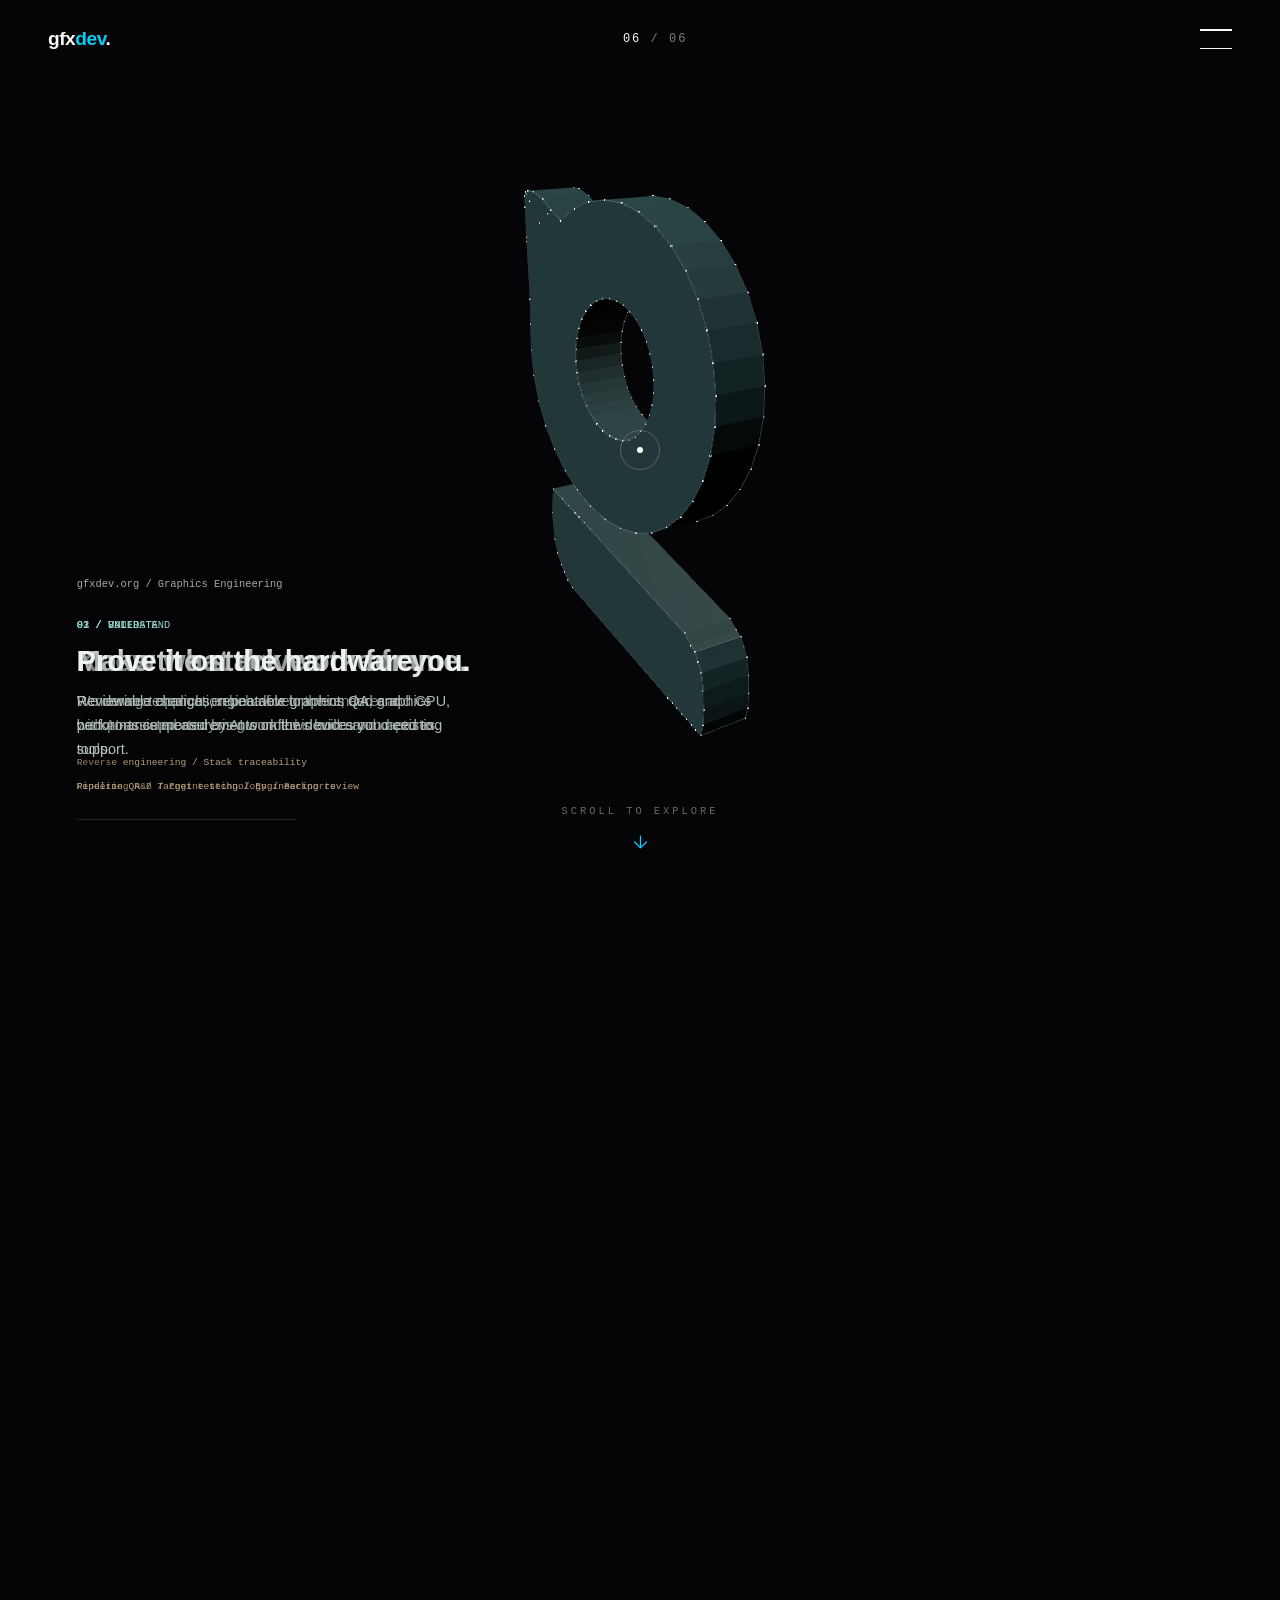
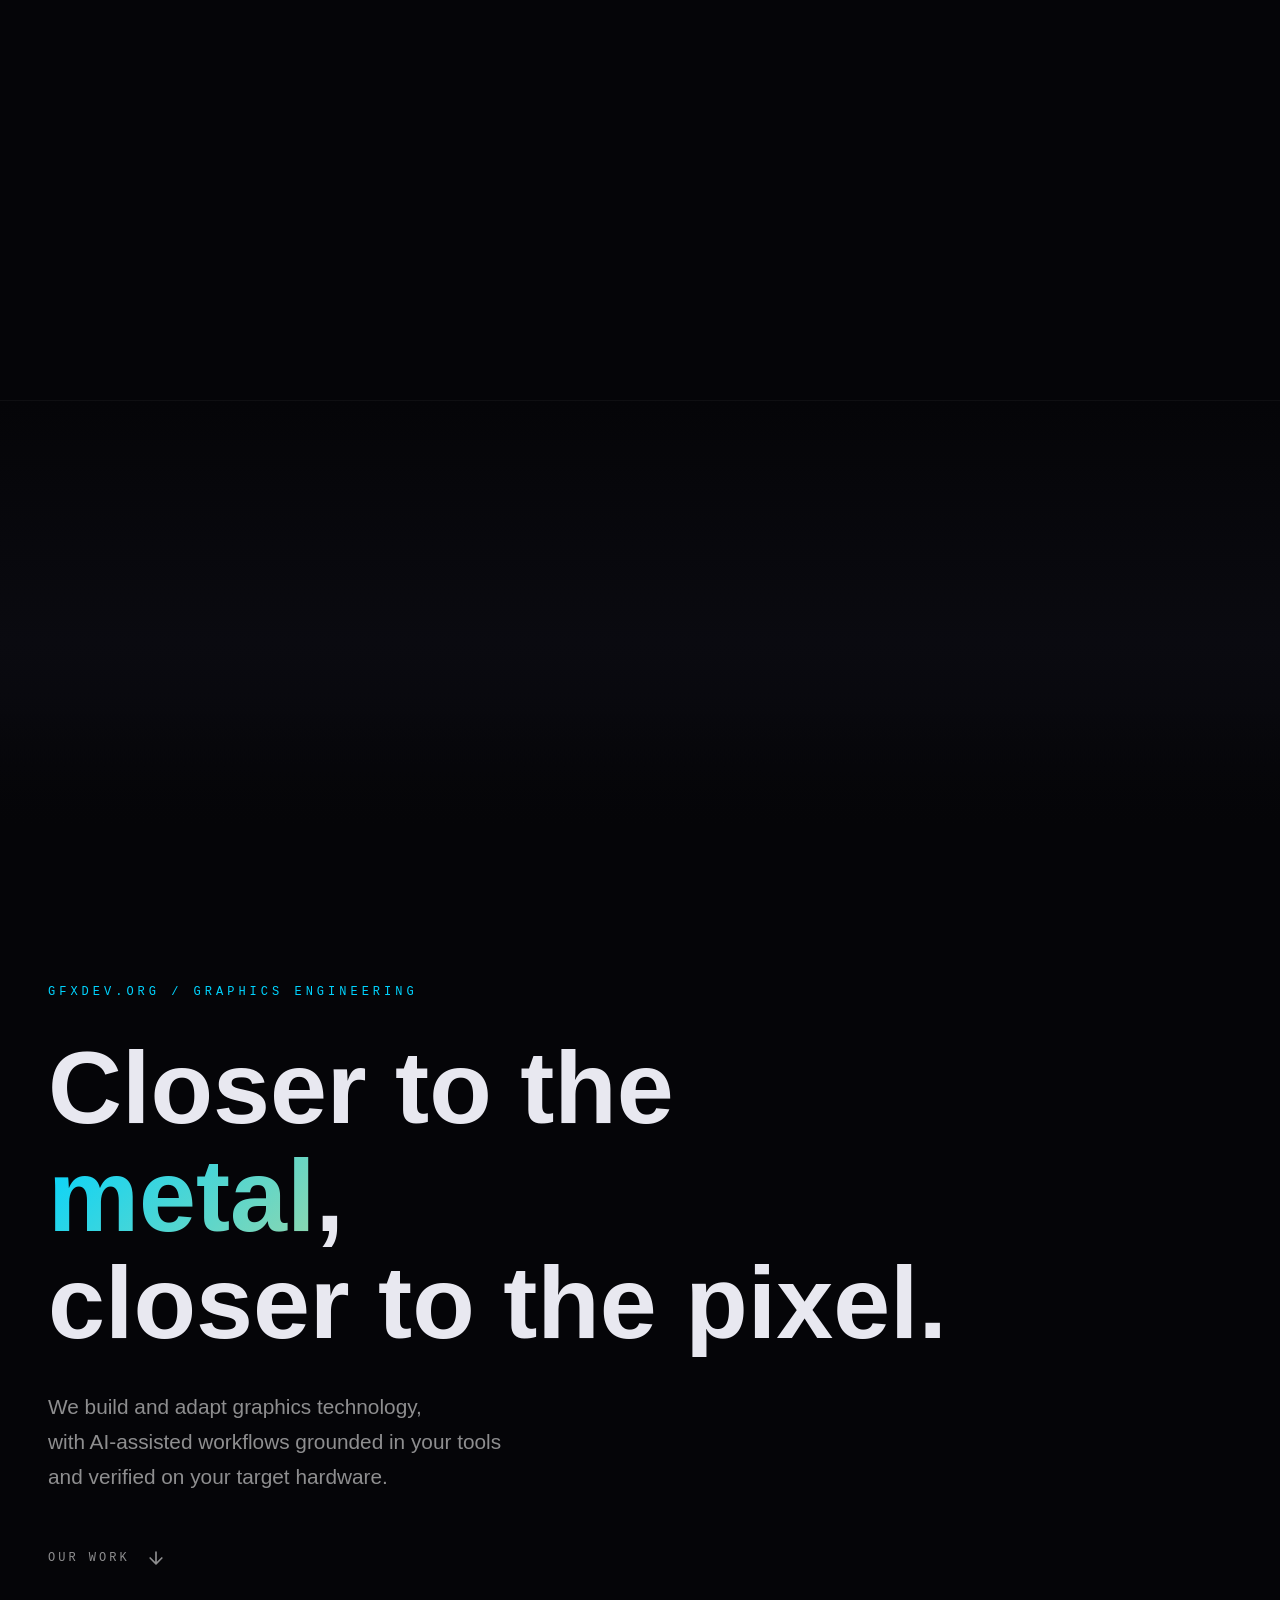
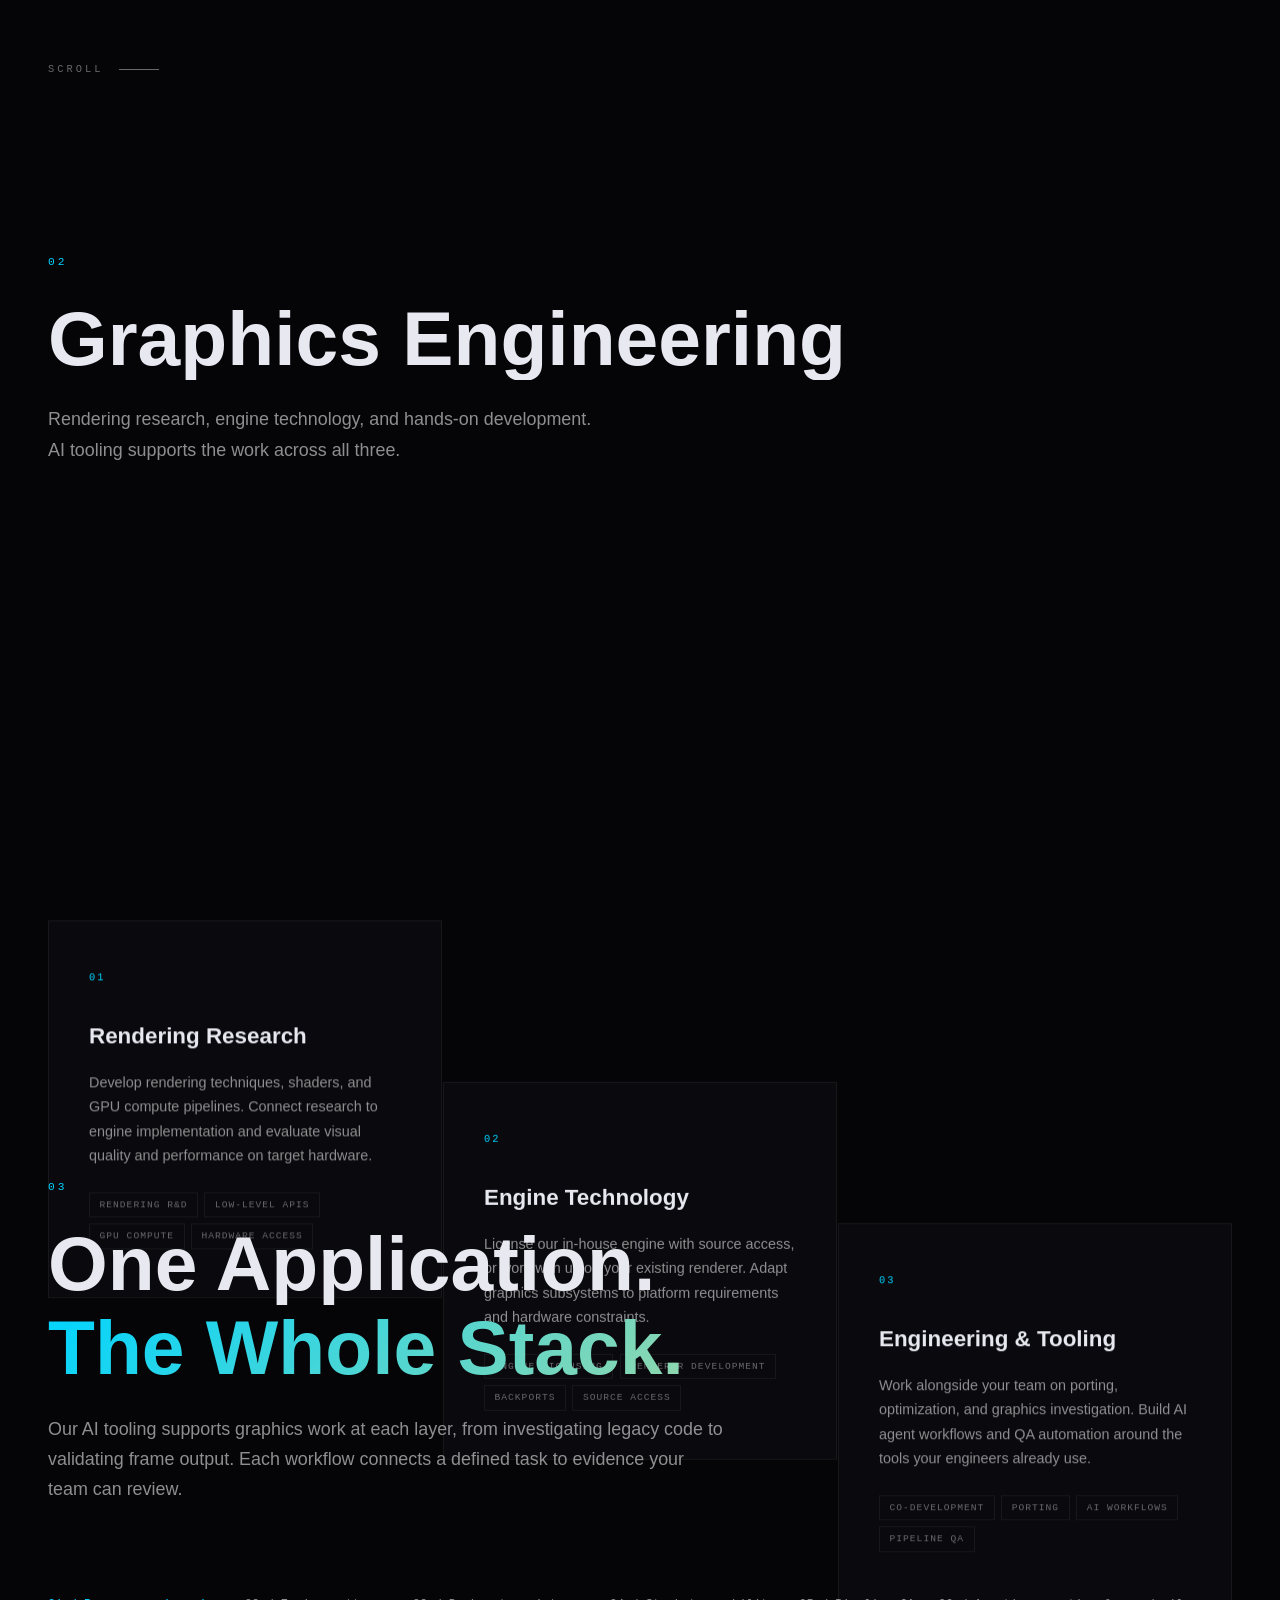
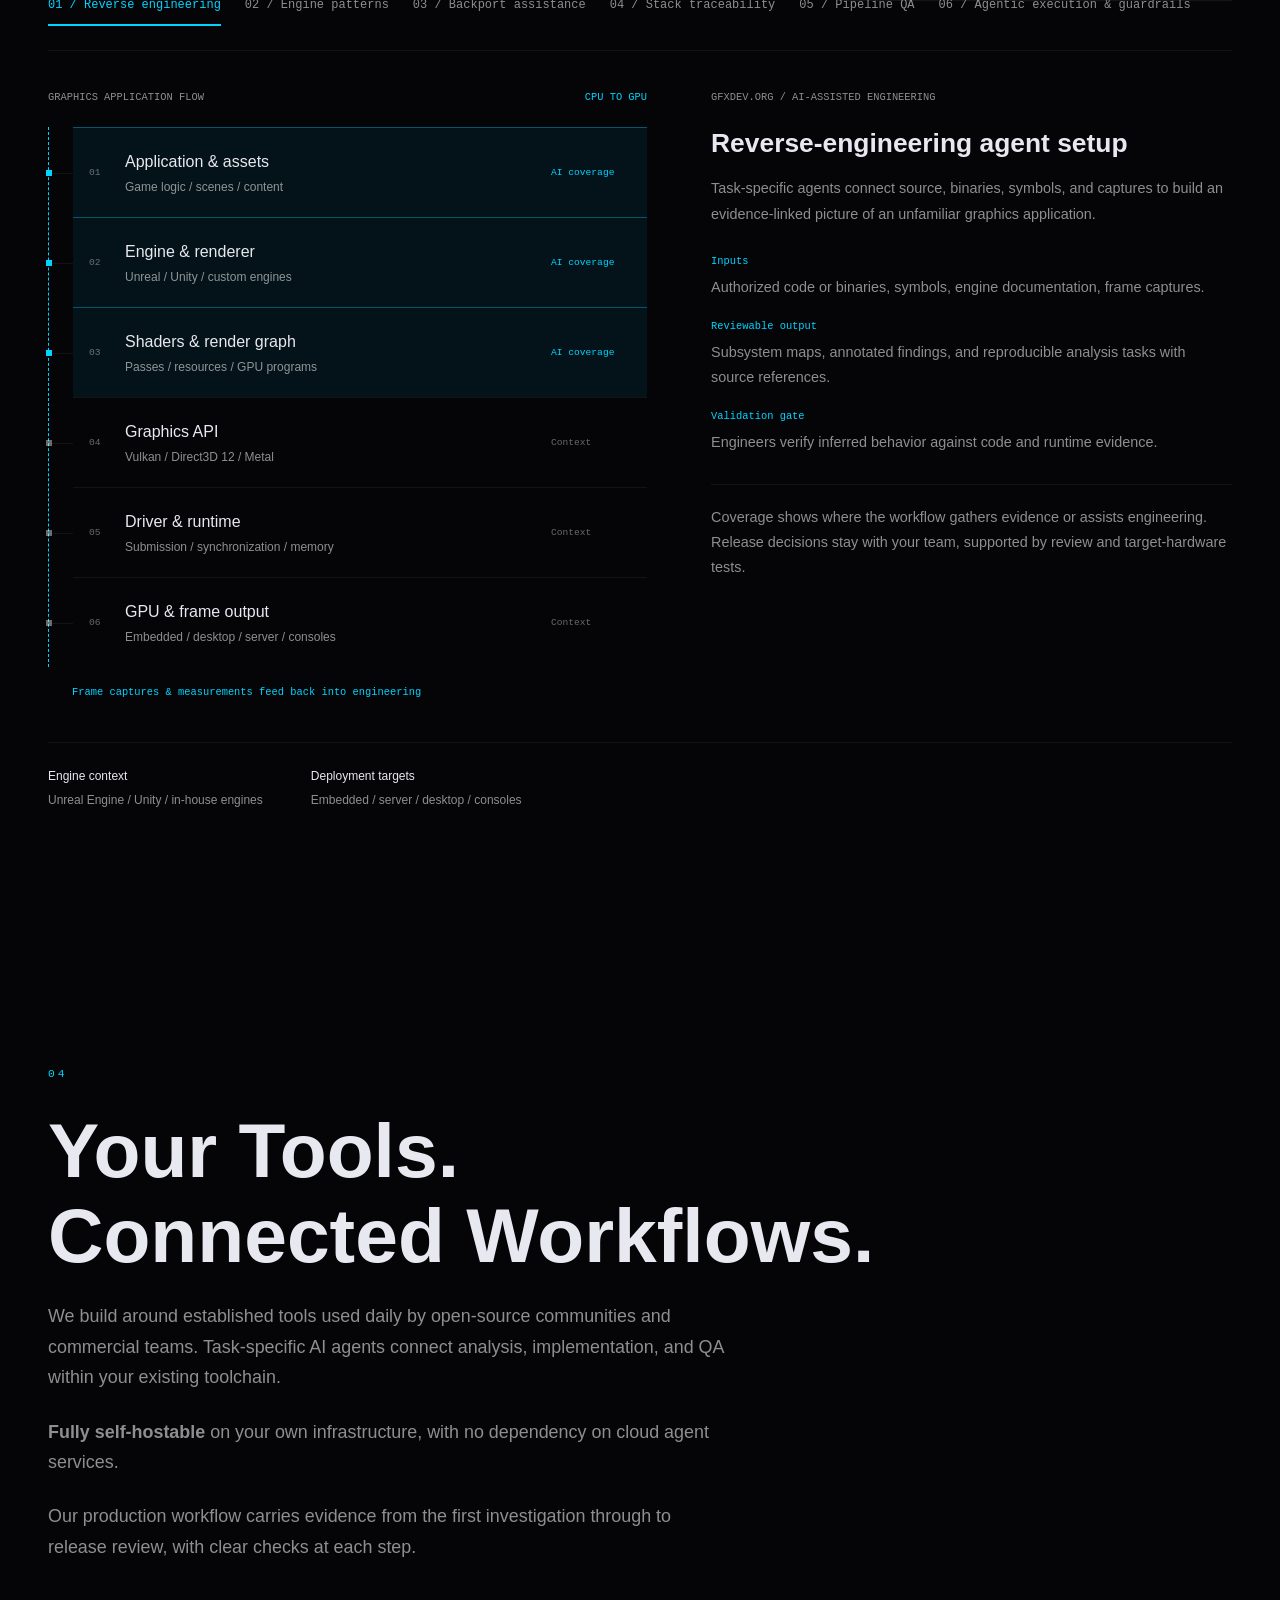
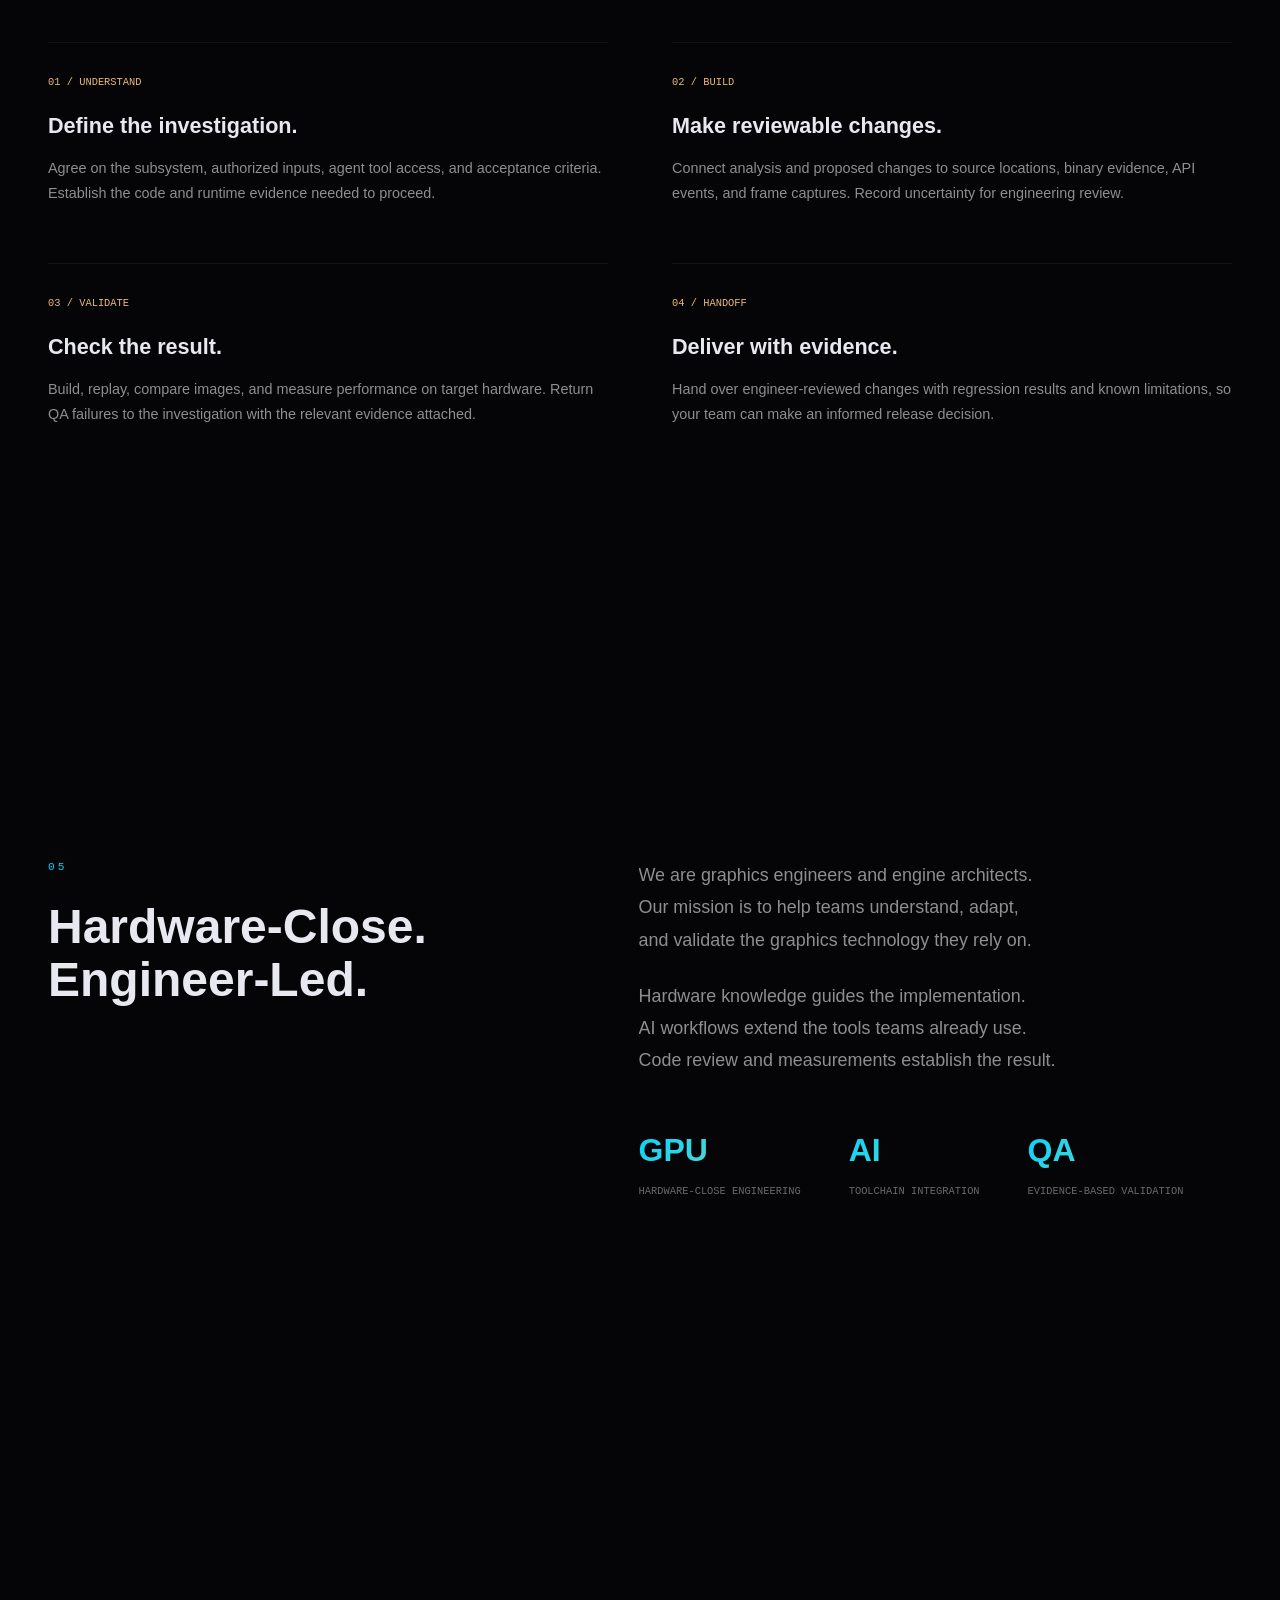
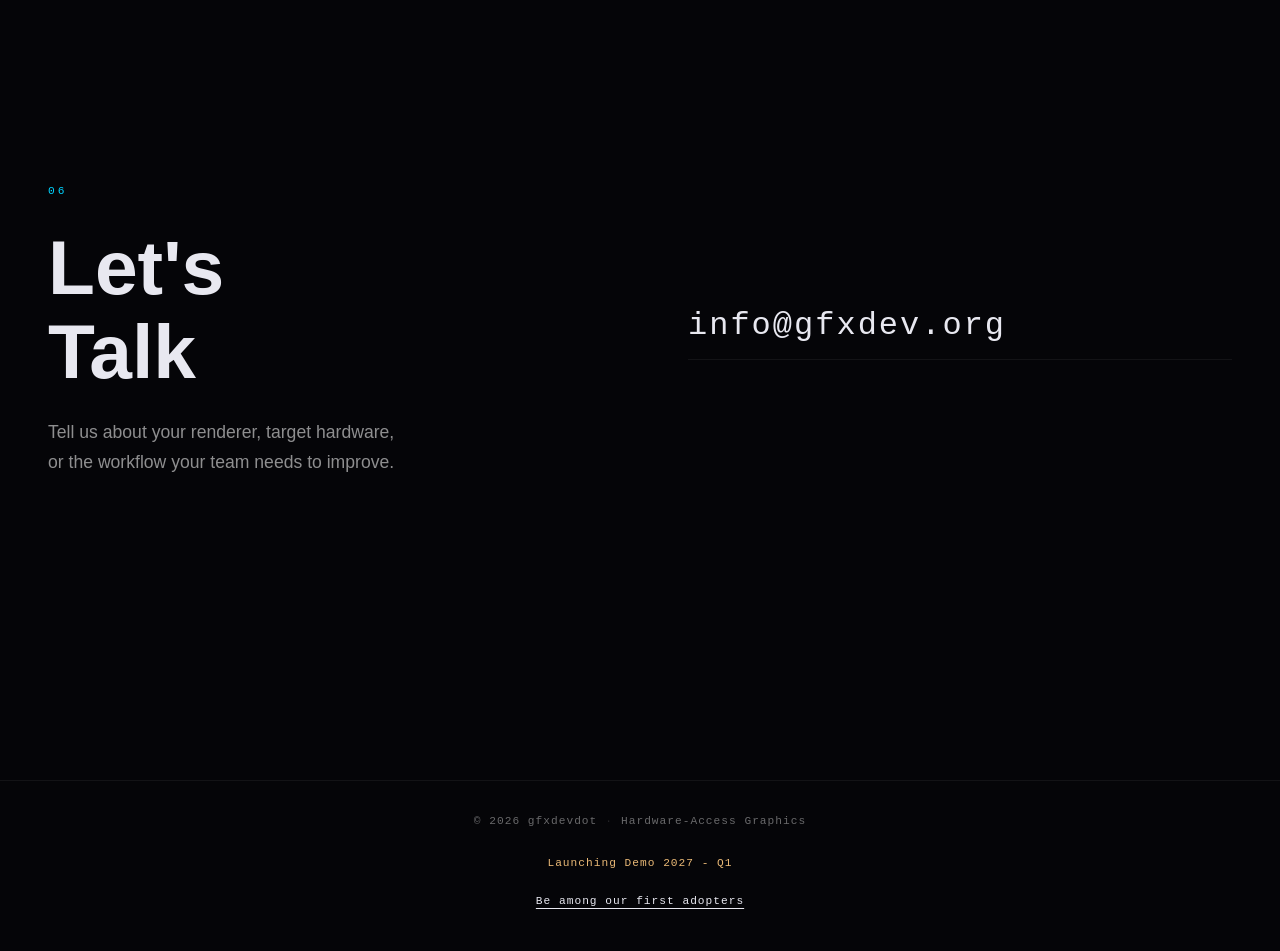
==== commit 5b12002d: "update" ====
--- a/index.html
+++ b/index.html
@@ -3,8 +3,8 @@
 <head>
   <meta charset="UTF-8" />
   <meta name="viewport" content="width=device-width, initial-scale=1.0" />
-  <title>gfxdev(dot)org — Hardware-Access Graphics</title>
-  <meta name="description" content="gfxdev(dot)org — hardware-access computer graphics with low-stack enablement. Real-time graphics research, in-house game engine licensing, and external development." />
+  <title>gfxdev.org | Graphics Engineering &amp; AI Workflows</title>
+  <meta name="description" content="Hardware-close graphics engineering and AI-assisted workflows. Rendering R&amp;D, engine technology, reverse engineering, backports, and pipeline QA built around your existing tools." />
   <link rel="stylesheet" href="css/style.css" />
   <link rel="icon" href="data:image/svg+xml,<svg xmlns='http://www.w3.org/2000/svg' viewBox='0 0 100 100'><text y='.9em' font-size='90'>◈</text></svg>" />
 </head>
@@ -44,13 +44,13 @@
       <ul class="menu-links">
         <li><a href="#hero" data-index="01">Home</a></li>
         <li><a href="#services" data-index="02">Services</a></li>
-        <li><a href="#platforms" data-index="03">Platforms</a></li>
-        <li><a href="#experience" data-index="04">Experience</a></li>
+        <li><a href="#platforms" data-index="03">Graphics Stack</a></li>
+        <li><a href="#experience" data-index="04">Our Workflow</a></li>
         <li><a href="#about" data-index="05">About</a></li>
         <li><a href="#contact" data-index="06">Contact</a></li>
       </ul>
       <div class="menu-footer">
-        <a href="mailto:info@gfxdev.org">info@gfxdev(dot)org</a>
+        <a href="mailto:info@gfxdev.org">info@gfxdev.org</a>
       </div>
     </div>
   </div>
@@ -60,6 +60,30 @@
   <section class="intro" id="introSection">
     <canvas id="introCanvas"></canvas>
     <div class="intro-overlay">
+      <div class="intro-story" id="introStory">
+        <p class="intro-story-brand">gfxdev.org / Graphics Engineering</p>
+        <div class="intro-chapters">
+          <article class="intro-chapter is-active" data-chapter="0">
+            <p class="intro-chapter-index">01 / UNDERSTAND</p>
+            <h2>Know what drives the frame.</h2>
+            <p>We connect application behavior to the renderer and GPU, with AI-assisted analysis grounded in code and captures.</p>
+            <p class="intro-chapter-detail">Reverse engineering / Stack traceability</p>
+          </article>
+          <article class="intro-chapter" data-chapter="1" aria-hidden="true" inert>
+            <p class="intro-chapter-index">02 / BUILD</p>
+            <h2>Make the stack work for you.</h2>
+            <p>Rendering research, engine development, and graphics backports supported by AI workflows built around existing tools.</p>
+            <p class="intro-chapter-detail">Rendering R&amp;D / Engine technology / Backports</p>
+          </article>
+          <article class="intro-chapter" data-chapter="2" aria-hidden="true" inert>
+            <p class="intro-chapter-index">03 / VALIDATE</p>
+            <h2>Prove it on the hardware.</h2>
+            <p>Reviewable changes, repeatable graphics QA, and performance measurements on the devices you need to support.</p>
+            <p class="intro-chapter-detail">Pipeline QA / Target testing / Engineering review</p>
+          </article>
+        </div>
+        <div class="intro-chapter-track" aria-hidden="true"><span></span></div>
+      </div>
       <div class="intro-scroll-prompt" id="introScrollPrompt">
         <span>Scroll to explore</span>
         <div class="intro-scroll-arrow">
@@ -72,14 +96,14 @@
   <section class="intro-band" id="introBand">
     <div class="intro-band-inner">
       <div class="intro-band-left">
-        <h1 class="intro-label intro-title" data-order="1">HARDWARE</h1>
-        <h1 class="intro-label intro-title" data-order="2">ACCESS</h1>
-        <h1 class="intro-label intro-title" data-order="3">GRAPHICS</h1>
+        <p class="intro-label intro-title" data-order="1">HARDWARE</p>
+        <p class="intro-label intro-title" data-order="2">ACCESS</p>
+        <p class="intro-label intro-title" data-order="3">GRAPHICS</p>
       </div>
       <div class="intro-band-right">
         <p class="intro-label intro-meta" data-order="4">FOUNDED IN 2026</p>
-        <p class="intro-label intro-desc" data-order="5">WE BLEND LOW-STACK ENGINEERING &amp; REAL-TIME<br>GRAPHICS AS AN IN-HOUSE TEAM OF PASSIONATE MAKERS</p>
-        <p class="intro-label intro-desc" data-order="6">OUR HARDWARE-CLOSE TOOLSET<br>CONSISTENTLY DELIVERS HIGH-PERFORMANCE<br>WORK THROUGH QUALITY &amp; OPTIMIZATION</p>
+        <p class="intro-label intro-desc" data-order="5">GRAPHICS ENGINEERING FROM APPLICATION CODE TO GPU EXECUTION.</p>
+        <p class="intro-label intro-desc" data-order="6">AI-ASSISTED WORKFLOWS BUILT ON ESTABLISHED TOOLS, WITH RESULTS VERIFIED ON TARGET HARDWARE.</p>
       </div>
     </div>
   </section>
@@ -89,7 +113,7 @@
     <section class="section section--hero" id="hero" data-index="01">
       <div class="section-inner">
         <p class="hero-label reveal-text" data-delay="0.6">
-          <span class="reveal-line"><span>Hardware-Access Graphics</span></span>
+          <span class="reveal-line"><span>gfxdev.org / Graphics Engineering</span></span>
         </p>
         <h1 class="hero-title">
           <span class="reveal-line" data-delay="0.2"><span>Closer to the</span></span>
@@ -97,12 +121,13 @@
           <span class="reveal-line" data-delay="0.5"><span>closer to the pixel.</span></span>
         </h1>
         <p class="hero-sub reveal-text" data-delay="0.8">
-          <span class="reveal-line"><span>Low-stack enablement — from embedded hardware</span></span>
-          <span class="reveal-line"><span>through server &amp; desktop to gaming consoles.</span></span>
+          <span class="reveal-line"><span>We build and adapt graphics technology,</span></span>
+          <span class="reveal-line"><span>with AI-assisted workflows grounded in your tools</span></span>
+          <span class="reveal-line"><span>and verified on your target hardware.</span></span>
         </p>
         <div class="hero-cta reveal-fade" data-delay="1.1">
           <a href="#services" class="btn-circle">
-            <span>Explore</span>
+            <span>Our Work</span>
             <svg viewBox="0 0 24 24"><path d="M12 5v14M5 12l7 7 7-7" stroke="currentColor" stroke-width="2" fill="none" stroke-linecap="round" stroke-linejoin="round"/></svg>
           </a>
         </div>
@@ -118,31 +143,31 @@
         <div class="section-header">
           <span class="section-num">02</span>
           <h2 class="section-title">
-            <span class="reveal-line"><span>What We Do</span></span>
+            <span class="reveal-line"><span>Graphics Engineering</span></span>
           </h2>
           <p class="section-sub reveal-text">
-            <span class="reveal-line"><span>Three pillars of expertise, one mission —</span></span>
-            <span class="reveal-line"><span>hardware-close, low-stack graphics that ship.</span></span>
+            <span class="reveal-line"><span>Rendering research, engine technology, and hands-on development.</span></span>
+            <span class="reveal-line"><span>AI tooling supports the work across all three.</span></span>
           </p>
         </div>
         <div class="services-row">
           <article class="svc" data-parallax="0.08">
             <span class="svc-index">01</span>
-            <h3 class="svc-title">Real-Time Graphics Research</h3>
-            <p class="svc-desc">GPU-driven pipelines, low-level APIs, physically-based shading, and global illumination — cutting-edge R&amp;D turned into production-ready, low-stack solutions.</p>
+            <h3 class="svc-title">Rendering Research</h3>
+            <p class="svc-desc">Develop rendering techniques, shaders, and GPU compute pipelines. Connect research to engine implementation and evaluate visual quality and performance on target hardware.</p>
             <div class="svc-tags"><span>Rendering R&amp;D</span><span>Low-Level APIs</span><span>GPU Compute</span><span>Hardware Access</span></div>
           </article>
           <article class="svc" data-parallax="0.12">
             <span class="svc-index">02</span>
-            <h3 class="svc-title">In-House Engine Licensing</h3>
-            <p class="svc-desc">A proprietary engine built on a low-stack architecture that talks directly to the hardware. Minimal abstraction, maximum performance, full source access.</p>
-            <div class="svc-tags"><span>Engine Licensing</span><span>Low-Stack</span><span>Cross-Platform</span><span>Source Access</span></div>
+            <h3 class="svc-title">Engine Technology</h3>
+            <p class="svc-desc">License our in-house engine with source access, or work with us on your existing renderer. Adapt graphics subsystems to platform requirements and hardware constraints.</p>
+            <div class="svc-tags"><span>Engine Licensing</span><span>Renderer Development</span><span>Backports</span><span>Source Access</span></div>
           </article>
           <article class="svc" data-parallax="0.16">
             <span class="svc-index">03</span>
-            <h3 class="svc-title">External Development</h3>
-            <p class="svc-desc">Seasoned engineers embed with your team to deliver features, optimize performance, or tackle tough technical challenges — prototype to ship.</p>
-            <div class="svc-tags"><span>Co-Development</span><span>Porting</span><span>Optimization</span><span>Technical Art</span></div>
+            <h3 class="svc-title">Engineering &amp; Tooling</h3>
+            <p class="svc-desc">Work alongside your team on porting, optimization, and graphics investigation. Build AI agent workflows and QA automation around the tools your engineers already use.</p>
+            <div class="svc-tags"><span>Co-Development</span><span>Porting</span><span>AI Workflows</span><span>Pipeline QA</span></div>
           </article>
         </div>
       </div>
@@ -153,35 +178,47 @@
         <div class="section-header">
           <span class="section-num">03</span>
           <h2 class="section-title">
-            <span class="reveal-line"><span>Every Device,</span></span>
-            <span class="reveal-line"><span class="accent">One Stack</span></span>
+            <span class="reveal-line"><span>One Application.</span></span>
+            <span class="reveal-line"><span class="accent">The Whole Stack.</span></span>
           </h2>
-        </div>
-        <div class="plat-flow">
-          <div class="plat-node" data-parallax="0.05">
-            <div class="plat-orb plat-orb--cyan"></div>
-            <svg class="plat-icon" viewBox="0 0 56 56" fill="none"><rect x="12" y="16" width="32" height="24" rx="3" stroke="currentColor" stroke-width="1.5"/><circle cx="28" cy="28" r="5" stroke="currentColor" stroke-width="1.2"/><circle cx="28" cy="28" r="1.5" fill="currentColor"/><line x1="18" y1="16" x2="18" y2="10" stroke="currentColor" stroke-width="1.5" stroke-linecap="round"/><line x1="28" y1="16" x2="28" y2="10" stroke="currentColor" stroke-width="1.5" stroke-linecap="round"/><line x1="38" y1="16" x2="38" y2="10" stroke="currentColor" stroke-width="1.5" stroke-linecap="round"/><line x1="18" y1="40" x2="18" y2="46" stroke="currentColor" stroke-width="1.5" stroke-linecap="round"/><line x1="28" y1="40" x2="28" y2="46" stroke="currentColor" stroke-width="1.5" stroke-linecap="round"/><line x1="38" y1="40" x2="38" y2="46" stroke="currentColor" stroke-width="1.5" stroke-linecap="round"/></svg>
-            <h4>Embedded</h4>
-            <span class="plat-sub">SoCs · MCUs · FPGA</span>
-          </div>
-          <div class="plat-connector"><div class="plat-connector-line"></div><div class="plat-connector-dot"></div></div>
-          <div class="plat-node" data-parallax="0.1">
-            <div class="plat-orb plat-orb--purple"></div>
-            <svg class="plat-icon" viewBox="0 0 56 56" fill="none"><rect x="8" y="10" width="40" height="28" rx="3" stroke="currentColor" stroke-width="1.5"/><line x1="8" y1="32" x2="48" y2="32" stroke="currentColor" stroke-width="1.2"/><circle cx="44" cy="35" r="1.5" fill="currentColor"/><line x1="22" y1="38" x2="22" y2="44" stroke="currentColor" stroke-width="1.5" stroke-linecap="round"/><line x1="34" y1="38" x2="34" y2="44" stroke="currentColor" stroke-width="1.5" stroke-linecap="round"/><line x1="18" y1="44" x2="38" y2="44" stroke="currentColor" stroke-width="1.5" stroke-linecap="round"/></svg>
-            <h4>Server &amp; Desktop</h4>
-            <span class="plat-sub">x86 · CUDA · Cloud</span>
-          </div>
-          <div class="plat-connector"><div class="plat-connector-line"></div><div class="plat-connector-dot"></div></div>
-          <div class="plat-node" data-parallax="0.15">
-            <div class="plat-orb plat-orb--mixed"></div>
-            <svg class="plat-icon" viewBox="0 0 56 56" fill="none"><rect x="6" y="16" width="44" height="24" rx="12" stroke="currentColor" stroke-width="1.5"/><circle cx="18" cy="28" r="4" stroke="currentColor" stroke-width="1.2"/><line x1="18" y1="24" x2="18" y2="32" stroke="currentColor" stroke-width="1.2" stroke-linecap="round"/><line x1="14" y1="28" x2="22" y2="28" stroke="currentColor" stroke-width="1.2" stroke-linecap="round"/><circle cx="36" cy="26" r="2" fill="currentColor" opacity=".6"/><circle cx="42" cy="28" r="2" fill="currentColor" opacity=".6"/><circle cx="36" cy="30" r="2" fill="currentColor" opacity=".4"/><circle cx="39" cy="24" r="2" fill="currentColor" opacity=".4"/></svg>
-            <h4>Consoles</h4>
-            <span class="plat-sub">GNM · GDK · NVN</span>
-          </div>
-        </div>
-        <p class="plat-tagline reveal-text" data-delay="0.4">
-          <span class="reveal-line"><span>One codebase · All platforms · Zero compromise</span></span>
-        </p>
+          <p class="section-sub">Our AI tooling supports graphics work at each layer, from investigating legacy code to validating frame output. Each workflow connects a defined task to evidence your team can review.</p>
+        </div>
+        <div class="stack-workbench" id="stackWorkbench">
+          <div class="workflow-modes" role="group" aria-label="AI workflow coverage">
+            <button type="button" data-workflow="analysis" aria-pressed="true">01 / Reverse engineering</button>
+            <button type="button" data-workflow="patterns" aria-pressed="false">02 / Engine patterns</button>
+            <button type="button" data-workflow="backport" aria-pressed="false">03 / Backport assistance</button>
+            <button type="button" data-workflow="trace" aria-pressed="false">04 / Stack traceability</button>
+            <button type="button" data-workflow="qa" aria-pressed="false">05 / Pipeline QA</button>
+            <button type="button" data-workflow="execution" aria-pressed="false">06 / Agentic execution &amp; guardrails</button>
+          </div>
+          <div class="stack-layout">
+            <div class="stack-graph" role="group" aria-label="Graphics application flow and AI workflow coverage">
+              <p class="stack-label">GRAPHICS APPLICATION FLOW <span>CPU TO GPU</span></p>
+              <ol class="stack-layers">
+                <li data-layer="application" class="is-covered"><span class="stack-order">01</span><div><h3>Application &amp; assets</h3><p>Game logic / scenes / content</p></div><span class="stack-coverage">AI coverage</span></li>
+                <li data-layer="engine" class="is-covered"><span class="stack-order">02</span><div><h3>Engine &amp; renderer</h3><p>Unreal / Unity / custom engines</p></div><span class="stack-coverage">AI coverage</span></li>
+                <li data-layer="shaders" class="is-covered"><span class="stack-order">03</span><div><h3>Shaders &amp; render graph</h3><p>Passes / resources / GPU programs</p></div><span class="stack-coverage">AI coverage</span></li>
+                <li data-layer="api"><span class="stack-order">04</span><div><h3>Graphics API</h3><p>Vulkan / Direct3D 12 / Metal</p></div><span class="stack-coverage">Context</span></li>
+                <li data-layer="driver"><span class="stack-order">05</span><div><h3>Driver &amp; runtime</h3><p>Submission / synchronization / memory</p></div><span class="stack-coverage">Context</span></li>
+                <li data-layer="hardware"><span class="stack-order">06</span><div><h3>GPU &amp; frame output</h3><p>Embedded / desktop / server / consoles</p></div><span class="stack-coverage">Context</span></li>
+              </ol>
+              <p class="stack-feedback">Frame captures &amp; measurements feed back into engineering</p>
+            </div>
+            <aside class="workflow-detail" aria-live="polite" aria-atomic="true">
+              <p class="stack-label">GFXDEV.ORG / AI-ASSISTED ENGINEERING</p>
+              <h3 id="workflowTitle">Reverse-engineering agent setup</h3>
+              <p id="workflowSummary">Task-specific agents connect source, binaries, symbols, and captures to build an evidence-linked picture of an unfamiliar graphics application.</p>
+              <dl>
+                <dt>Inputs</dt><dd id="workflowInputs">Authorized code or binaries, symbols, engine documentation, frame captures.</dd>
+                <dt>Reviewable output</dt><dd id="workflowOutput">Subsystem maps, annotated findings, and reproducible analysis tasks with source references.</dd>
+                <dt>Validation gate</dt><dd id="workflowGate">Engineers verify inferred behavior against code and runtime evidence.</dd>
+              </dl>
+              <p class="workflow-boundary">Coverage shows where the workflow gathers evidence or assists engineering. Release decisions stay with your team, supported by review and target-hardware tests.</p>
+            </aside>
+          </div>
+          <div class="stack-context"><p><strong>Engine context</strong> Unreal Engine / Unity / in-house engines</p><p><strong>Deployment targets</strong> Embedded / server / desktop / consoles</p></div>
+        </div>
       </div>
     </section>
 
@@ -190,36 +227,19 @@
         <div class="section-header">
           <span class="section-num">04</span>
           <h2 class="section-title">
-            <span class="reveal-line"><span>Engine</span></span>
-            <span class="reveal-line"><span>Experience</span></span>
+            <span class="reveal-line"><span>Your Tools.</span></span>
+            <span class="reveal-line"><span>Connected Workflows.</span></span>
           </h2>
-        </div>
-        <div class="exp-showcase">
-          <div class="exp-item" data-engine="unreal">
-            <div class="exp-item-bg"></div>
-            <span class="exp-item-num">01</span>
-            <h3 class="exp-item-title">Unreal Engine</h3>
-            <p class="exp-item-desc">UE5 rendering pipelines, Nanite, Lumen, Niagara, custom shaders &amp; plugin development.</p>
-            <div class="exp-item-tags"><span>UE5</span><span>Nanite</span><span>Lumen</span><span>C++</span></div>
-            <div class="exp-item-bar"><div class="exp-item-fill" style="--fill:95%"></div></div>
-          </div>
-          <div class="exp-item" data-engine="unity">
-            <div class="exp-item-bg"></div>
-            <span class="exp-item-num">02</span>
-            <h3 class="exp-item-title">Unity Engine</h3>
-            <p class="exp-item-desc">SRP, HDRP &amp; URP pipelines, DOTS/ECS, native plugins, cross-platform shipping.</p>
-            <div class="exp-item-tags"><span>HDRP</span><span>URP</span><span>DOTS</span><span>C#</span></div>
-            <div class="exp-item-bar"><div class="exp-item-fill" style="--fill:90%"></div></div>
-          </div>
-          <div class="exp-item" data-engine="inhouse">
-            <div class="exp-item-bg"></div>
-            <span class="exp-item-num">03</span>
-            <h3 class="exp-item-title">In-House Engines</h3>
-            <p class="exp-item-desc">Custom engines on low-stack architectures. Vulkan, D3D12, Metal — zero unnecessary abstraction.</p>
-            <div class="exp-item-tags"><span>Vulkan</span><span>D3D12</span><span>Metal</span><span>C/C++</span></div>
-            <div class="exp-item-bar"><div class="exp-item-fill" style="--fill:100%"></div></div>
-          </div>
-        </div>
+          <p class="section-sub">We build around established tools used daily by open-source communities and commercial teams. Task-specific AI agents connect analysis, implementation, and QA within your existing toolchain.</p>
+          <p class="section-sub"><strong>Fully self-hostable</strong> on your own infrastructure, with no dependency on cloud agent services.</p>
+          <p class="section-sub">Our production workflow carries evidence from the first investigation through to release review, with clear checks at each step.</p>
+        </div>
+        <ol class="workflow-gates">
+          <li><span>01 / UNDERSTAND</span><h3>Define the investigation.</h3><p>Agree on the subsystem, authorized inputs, agent tool access, and acceptance criteria. Establish the code and runtime evidence needed to proceed.</p></li>
+          <li><span>02 / BUILD</span><h3>Make reviewable changes.</h3><p>Connect analysis and proposed changes to source locations, binary evidence, API events, and frame captures. Record uncertainty for engineering review.</p></li>
+          <li><span>03 / VALIDATE</span><h3>Check the result.</h3><p>Build, replay, compare images, and measure performance on target hardware. Return QA failures to the investigation with the relevant evidence attached.</p></li>
+          <li><span>04 / HANDOFF</span><h3>Deliver with evidence.</h3><p>Hand over engineer-reviewed changes with regression results and known limitations, so your team can make an informed release decision.</p></li>
+        </ol>
       </div>
     </section>
 
@@ -229,33 +249,33 @@
           <div class="about-left">
             <span class="section-num">05</span>
             <h2 class="section-title">
-              <span class="reveal-line"><span>About</span></span>
-              <span class="reveal-line"><span>gfxdevdot</span></span>
+              <span class="reveal-line"><span>Hardware-Close.</span></span>
+              <span class="reveal-line"><span>Engineer-Led.</span></span>
             </h2>
           </div>
           <div class="about-right">
             <p class="about-body reveal-text">
-              <span class="reveal-line"><span>We are graphics engineers and engine architects</span></span>
-              <span class="reveal-line"><span>focused on hardware-access computer graphics</span></span>
-              <span class="reveal-line"><span>with low-stack enablement.</span></span>
+              <span class="reveal-line"><span>We are graphics engineers and engine architects.</span></span>
+              <span class="reveal-line"><span>Our mission is to help teams understand, adapt,</span></span>
+              <span class="reveal-line"><span>and validate the graphics technology they rely on.</span></span>
             </p>
             <p class="about-body reveal-text" data-delay="0.3">
-              <span class="reveal-line"><span>From embedded silicon to gaming consoles,</span></span>
-              <span class="reveal-line"><span>we deliver technology that performs — on every</span></span>
-              <span class="reveal-line"><span>device, closer to the metal, closer to the deadline.</span></span>
+              <span class="reveal-line"><span>Hardware knowledge guides the implementation.</span></span>
+              <span class="reveal-line"><span>AI workflows extend the tools teams already use.</span></span>
+              <span class="reveal-line"><span>Code review and measurements establish the result.</span></span>
             </p>
             <div class="about-stats">
               <div class="about-stat">
-                <span class="about-stat-val">10+</span>
-                <span class="about-stat-label">Years R&amp;D</span>
+                <span class="about-stat-val">GPU</span>
+                <span class="about-stat-label">Hardware-Close Engineering</span>
               </div>
               <div class="about-stat">
-                <span class="about-stat-val">Low</span>
-                <span class="about-stat-label">Stack, High Perf</span>
+                <span class="about-stat-val">AI</span>
+                <span class="about-stat-label">Toolchain Integration</span>
               </div>
               <div class="about-stat">
-                <span class="about-stat-val">HW</span>
-                <span class="about-stat-label">Access First</span>
+                <span class="about-stat-val">QA</span>
+                <span class="about-stat-label">Evidence-Based Validation</span>
               </div>
             </div>
           </div>
@@ -273,8 +293,8 @@
               <span class="reveal-line"><span>Talk</span></span>
             </h2>
             <p class="contact-sub reveal-text" data-delay="0.3">
-              <span class="reveal-line"><span>Have a project in mind?</span></span>
-              <span class="reveal-line"><span>Drop us a line.</span></span>
+              <span class="reveal-line"><span>Tell us about your renderer, target hardware,</span></span>
+              <span class="reveal-line"><span>or the workflow your team needs to improve.</span></span>
             </p>
           </div>
           <div class="contact-right">
@@ -291,12 +311,16 @@
         <span>&copy; 2026 gfxdevdot</span>
         <span class="footer-sep">·</span>
         <span>Hardware-Access Graphics</span>
+        <span class="demo-launch">Launching Demo 2027 - Q1
+          <a class="demo-adopter" href="mailto:info@gfxdev.org?subject=Early%20adopter%20interest">Be among our first adopters</a>
+        </span>
       </div>
     </footer>
 
   </main>
 
-  <script src="js/intro.js"></script>
+  <script type="module" src="js/intro-cinematic.js"></script>
   <script src="js/main.js"></script>
+  <script src="js/workflow.js"></script>
 </body>
 </html>
--- a/css/style.css
+++ b/css/style.css
@@ -9,7 +9,7 @@
   --text-dim:   rgba(255,255,255,0.4);
   --text-muted: rgba(255,255,255,0.55);
   --accent:     #00d4ff;
-  --accent-alt: #7b61ff;
+  --accent-alt: #91d7ad;
   --gradient:   linear-gradient(135deg, var(--accent), var(--accent-alt));
   --font:       'Helvetica Neue', Helvetica, Arial, sans-serif;
   --mono:       'SF Mono', 'Cascadia Code', 'Fira Code', monospace;
@@ -169,6 +169,86 @@
   transition: opacity 0.5s ease;
 }
 
+.intro-story {
+  position: absolute;
+  left: 6vw;
+  right: 6vw;
+  bottom: 5rem;
+  max-width: 440px;
+  color: #eef3f1;
+  text-shadow: 0 2px 18px #050508;
+}
+.intro-story-brand {
+  font-family: var(--mono);
+  font-size: 0.65rem;
+  letter-spacing: 0;
+  color: #9caaa9;
+  margin-bottom: 1.5rem;
+}
+.intro-chapters { display: grid; }
+.intro-chapter {
+  grid-area: 1 / 1;
+  opacity: 0;
+  visibility: hidden;
+  transform: translateY(10px);
+  transition: opacity 0.45s ease, transform 0.45s ease, visibility 0.45s;
+}
+.intro-chapter.is-active { opacity: 1; visibility: visible; transform: none; }
+.intro-chapter-index {
+  font-family: var(--mono);
+  font-size: 0.65rem;
+  color: #99d9d0;
+  margin-bottom: 0.75rem;
+}
+.intro-chapter h2 {
+  font-size: 1.8rem;
+  line-height: 1.15;
+  letter-spacing: 0;
+  margin-bottom: 0.75rem;
+}
+.intro-chapter > p:not([class]) {
+  font-size: 0.9rem;
+  line-height: 1.65;
+  color: #b2bfbd;
+  max-width: 390px;
+}
+.intro-chapter-detail {
+  font-family: var(--mono);
+  font-size: 0.6rem;
+  line-height: 1.8;
+  color: #b99f7a;
+  margin-top: 1rem;
+}
+.intro-chapter-track {
+  height: 1px;
+  background: #ffffff20;
+  margin-top: 1.5rem;
+  max-width: 220px;
+}
+.intro-chapter-track span {
+  display: block;
+  height: 100%;
+  background: #99d9d0;
+  transform-origin: left;
+  transform: scaleX(var(--story-progress, 0));
+}
+@media (max-width: 600px) {
+  .intro-story { bottom: 4.5rem; max-width: 340px; }
+  .intro-story-brand { font-size: 0.6rem; margin-bottom: 0.8rem; }
+  .intro-chapter h2 { font-size: 1.45rem; }
+  .intro-chapter > p:not([class]) { font-size: 0.8rem; }
+  .intro-chapter-detail { font-size: 0.55rem; }
+  .intro-chapter-track { margin-top: 0.8rem; }
+}
+@media (max-height: 600px) and (min-width: 601px) {
+  .intro-story { max-width: 290px; bottom: 2rem; }
+  .intro-chapter h2 { font-size: 1.3rem; }
+  .intro-story-brand, .intro-chapter-detail { display: none; }
+}
+@media (prefers-reduced-motion: reduce) {
+  .intro-chapter { transition: none; }
+}
+
 .intro-band {
   position: relative;
   z-index: 10;
@@ -195,7 +275,7 @@
 .intro-title {
   font-size: clamp(3rem, 8vw, 7rem) !important;
   font-weight: 800;
-  letter-spacing: -3px;
+  letter-spacing: 0;
   line-height: 0.95;
   color: #fff;
   text-transform: uppercase;
@@ -496,7 +576,7 @@
   font-size: clamp(3rem, 8vw, 7.5rem);
   font-weight: 700;
   line-height: 1.05;
-  letter-spacing: -3px;
+  letter-spacing: 0;
   margin-bottom: 2rem;
 }
 .accent {
@@ -576,9 +656,10 @@
   font-size: clamp(2.5rem, 6vw, 5.5rem);
   font-weight: 700;
   line-height: 1.1;
-  letter-spacing: -2px;
+  letter-spacing: 0;
 }
 .section-sub {
+  max-width: 68ch;
   font-size: clamp(0.95rem, 1.4vw, 1.15rem);
   color: var(--text-muted);
   margin-top: 1.5rem;
@@ -632,7 +713,7 @@
 .svc-title {
   font-size: 1.4rem;
   font-weight: 600;
-  letter-spacing: -0.5px;
+  letter-spacing: 0;
   margin-bottom: 1rem;
   transition: color 0.3s ease;
 }
@@ -662,6 +743,67 @@
   border-color: rgba(0,212,255,0.2);
   color: var(--text-muted);
 }
+
+.stack-workbench { --workflow-color: #00d4ff; }
+.workflow-modes { display: flex; flex-wrap: wrap; border-bottom: 1px solid var(--border); gap: 0.5rem 1.5rem; padding-bottom: 1.5rem; }
+.workflow-modes button { background: none; border: 0; border-bottom: 2px solid transparent; color: var(--text-muted); font: 0.75rem var(--mono); padding: 0.8rem 0; text-align: left; }
+.workflow-modes button[aria-pressed="true"] { color: var(--workflow-color); border-color: currentColor; }
+.workflow-modes button:focus-visible { outline: 2px solid var(--workflow-color); outline-offset: 5px; }
+.stack-layout { display: grid; grid-template-columns: minmax(0, 1.15fr) minmax(0, 1fr); gap: 4rem; padding: 2.5rem 0; }
+.stack-label { font: 0.65rem var(--mono); color: var(--text-muted); letter-spacing: 0; margin-bottom: 1.5rem; }
+.stack-label span { float: right; color: var(--workflow-color); }
+.stack-layers { list-style: none; position: relative; padding-left: 1.5rem; border-left: 1px dashed var(--workflow-color); }
+.stack-layers li { position: relative; display: grid; grid-template-columns: 1.5rem minmax(0, 1fr) 5rem; gap: 0.75rem; align-items: center; min-height: 90px; padding: 1rem; border-top: 1px solid var(--border); transition: background 0.25s, border-color 0.25s; }
+.stack-layers li::before { content: ''; position: absolute; left: -1.5rem; top: 50%; width: 1.5rem; border-top: 1px solid var(--border); }
+.stack-layers li::after { content: ''; position: absolute; left: -1.7rem; top: calc(50% - 3px); width: 6px; height: 6px; background: var(--text-dim); }
+.stack-layers li.is-covered { background: color-mix(in srgb, var(--workflow-color) 7%, transparent); border-color: color-mix(in srgb, var(--workflow-color) 35%, transparent); }
+.stack-layers li.is-covered::after { background: var(--workflow-color); animation: workflow-signal 2.4s ease-in-out infinite; }
+.stack-layers li:nth-child(2)::after { animation-delay: 0.2s; }
+.stack-layers li:nth-child(3)::after { animation-delay: 0.4s; }
+.stack-layers li:nth-child(4)::after { animation-delay: 0.6s; }
+.stack-layers li:nth-child(5)::after { animation-delay: 0.8s; }
+.stack-layers li:nth-child(6)::after { animation-delay: 1s; }
+.stack-order, .stack-coverage { font: 0.6rem var(--mono); color: var(--text-dim); }
+.is-covered .stack-coverage { color: var(--workflow-color); }
+.stack-layers h3 { font-size: 1rem; font-weight: 500; letter-spacing: 0; }
+.stack-layers p { font-size: 0.75rem; color: var(--text-muted); margin-top: 0.2rem; }
+.stack-feedback { font: 0.65rem/1.8 var(--mono); color: var(--workflow-color); margin: 1rem 0 0 1.5rem; }
+.workflow-detail { min-width: 0; }
+.workflow-detail h3 { font-size: 1.65rem; line-height: 1.25; margin-bottom: 1rem; letter-spacing: 0; }
+.workflow-detail > p:not(.stack-label), .workflow-detail dd { color: var(--text-muted); font-size: 0.9rem; line-height: 1.75; }
+.workflow-detail dl { margin-top: 1.75rem; }
+.workflow-detail dt { color: var(--workflow-color); font: 0.65rem var(--mono); margin: 1.25rem 0 0.5rem; }
+.workflow-boundary { border-top: 1px solid var(--border); padding-top: 1.25rem; margin-top: 1.75rem; }
+.stack-context { display: flex; flex-wrap: wrap; gap: 1rem 3rem; border-top: 1px solid var(--border); padding-top: 1.5rem; font-size: 0.75rem; color: var(--text-muted); }
+.stack-context strong { display: block; color: var(--text); font-weight: 500; margin-bottom: 0.3rem; }
+.workflow-gates { list-style: none; display: grid; grid-template-columns: repeat(2, minmax(0, 1fr)); gap: 2rem 4rem; }
+.workflow-gates li { border-top: 1px solid var(--border); padding: 1.5rem 0; }
+.workflow-gates span { font: 0.65rem var(--mono); color: #eab976; }
+.workflow-gates h3 { font-size: 1.35rem; letter-spacing: 0; margin: 1rem 0 0.75rem; }
+.workflow-gates p { color: var(--text-muted); font-size: 0.9rem; line-height: 1.8; }
+.demo-launch { flex-basis: 100%; text-align: center; color: #eab976; font-family: var(--mono); margin-top: 1rem; }
+.demo-adopter { display: block; width: fit-content; margin: 0.75rem auto 0; padding: 0.5rem 0; color: var(--text); text-decoration: underline; text-underline-offset: 4px; }
+.demo-adopter:hover { color: var(--accent); }
+.demo-adopter:focus-visible { outline: 2px solid var(--accent); outline-offset: 4px; }
+@keyframes workflow-signal { 0%, 100% { opacity: 0.35; } 50% { opacity: 1; } }
+@media (min-width: 901px) { .workflow-detail { min-height: 595px; } }
+@media (max-width: 900px) { .stack-layout { grid-template-columns: minmax(0, 1fr); gap: 2.5rem; } .workflow-detail { min-height: 490px; } }
+@media (max-width: 600px) {
+  .workflow-modes { gap: 0.25rem 1rem; }
+  .workflow-modes button { font-size: 0.65rem; min-height: 44px; }
+  .stack-layers { padding-left: 1rem; }
+  .stack-layers li { grid-template-columns: 1.25rem minmax(0, 1fr); gap: 0.5rem; padding: 0.75rem; min-height: 108px; }
+  .stack-layers li::before { left: -1rem; width: 1rem; }
+  .stack-layers li::after { left: -1.2rem; }
+  .stack-coverage { grid-column: 2; }
+  .stack-layers h3 { font-size: 0.9rem; }
+  .stack-label { font-size: 0.55rem; }
+  .workflow-detail { min-height: 760px; }
+  .workflow-detail h3 { font-size: 1.4rem; }
+  .workflow-gates { grid-template-columns: minmax(0, 1fr); gap: 0.5rem; }
+}
+@media (max-width: 360px) { .workflow-detail { min-height: 900px; } }
+@media (prefers-reduced-motion: reduce) { .stack-layers li { transition: none; } .stack-layers li.is-covered::after { animation: none; } }
 
 .plat-flow {
   display: flex;
@@ -878,6 +1020,8 @@
   gap: 6rem;
   align-items: start;
 }
+.about-layout > div { min-width: 0; }
+.about-layout .section-title { font-size: 3rem; overflow-wrap: break-word; }
 .about-body {
   font-size: clamp(1rem, 1.4vw, 1.2rem);
   color: var(--text-muted);
@@ -909,7 +1053,7 @@
   font-family: var(--mono);
   font-size: 0.65rem;
   color: var(--text-dim);
-  letter-spacing: 1px;
+  letter-spacing: 0;
   text-transform: uppercase;
 }
 
@@ -951,6 +1095,7 @@
 }
 .footer-inner {
   display: flex;
+  flex-wrap: wrap;
   align-items: center;
   justify-content: center;
   gap: 0.5rem;
@@ -983,8 +1128,9 @@
 @media (max-width: 768px) {
   .section { padding: 5rem 1.5rem; }
   .nav { padding: 1rem 1.5rem; }
-  .hero-title { letter-spacing: -1.5px; }
-  .section-title { letter-spacing: -1px; }
+  .hero-title { letter-spacing: 0; }
+  .section-title { letter-spacing: 0; }
+  .about-layout .section-title { font-size: 2.5rem; }
   .ct-form { grid-template-columns: 1fr; }
   .ct-field--full { grid-column: auto; }
   .about-stats { flex-wrap: wrap; gap: 2rem; }
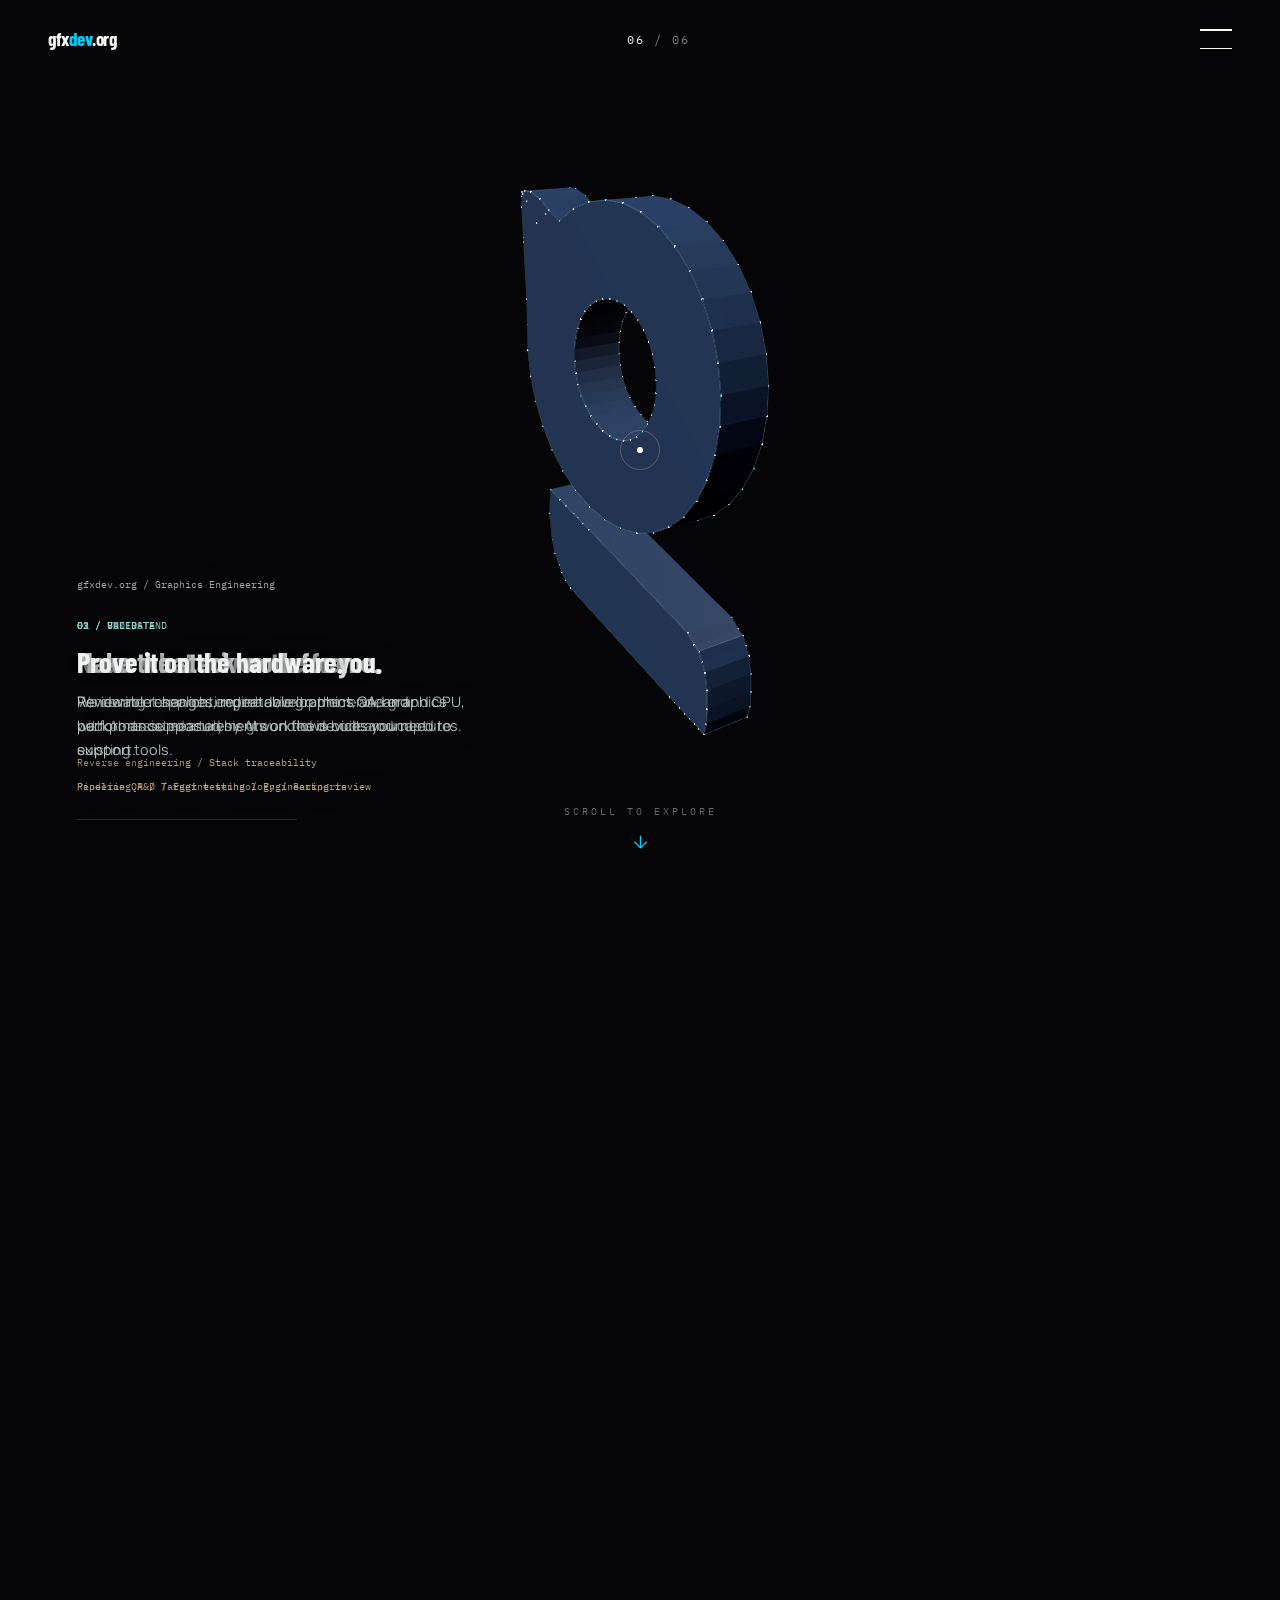
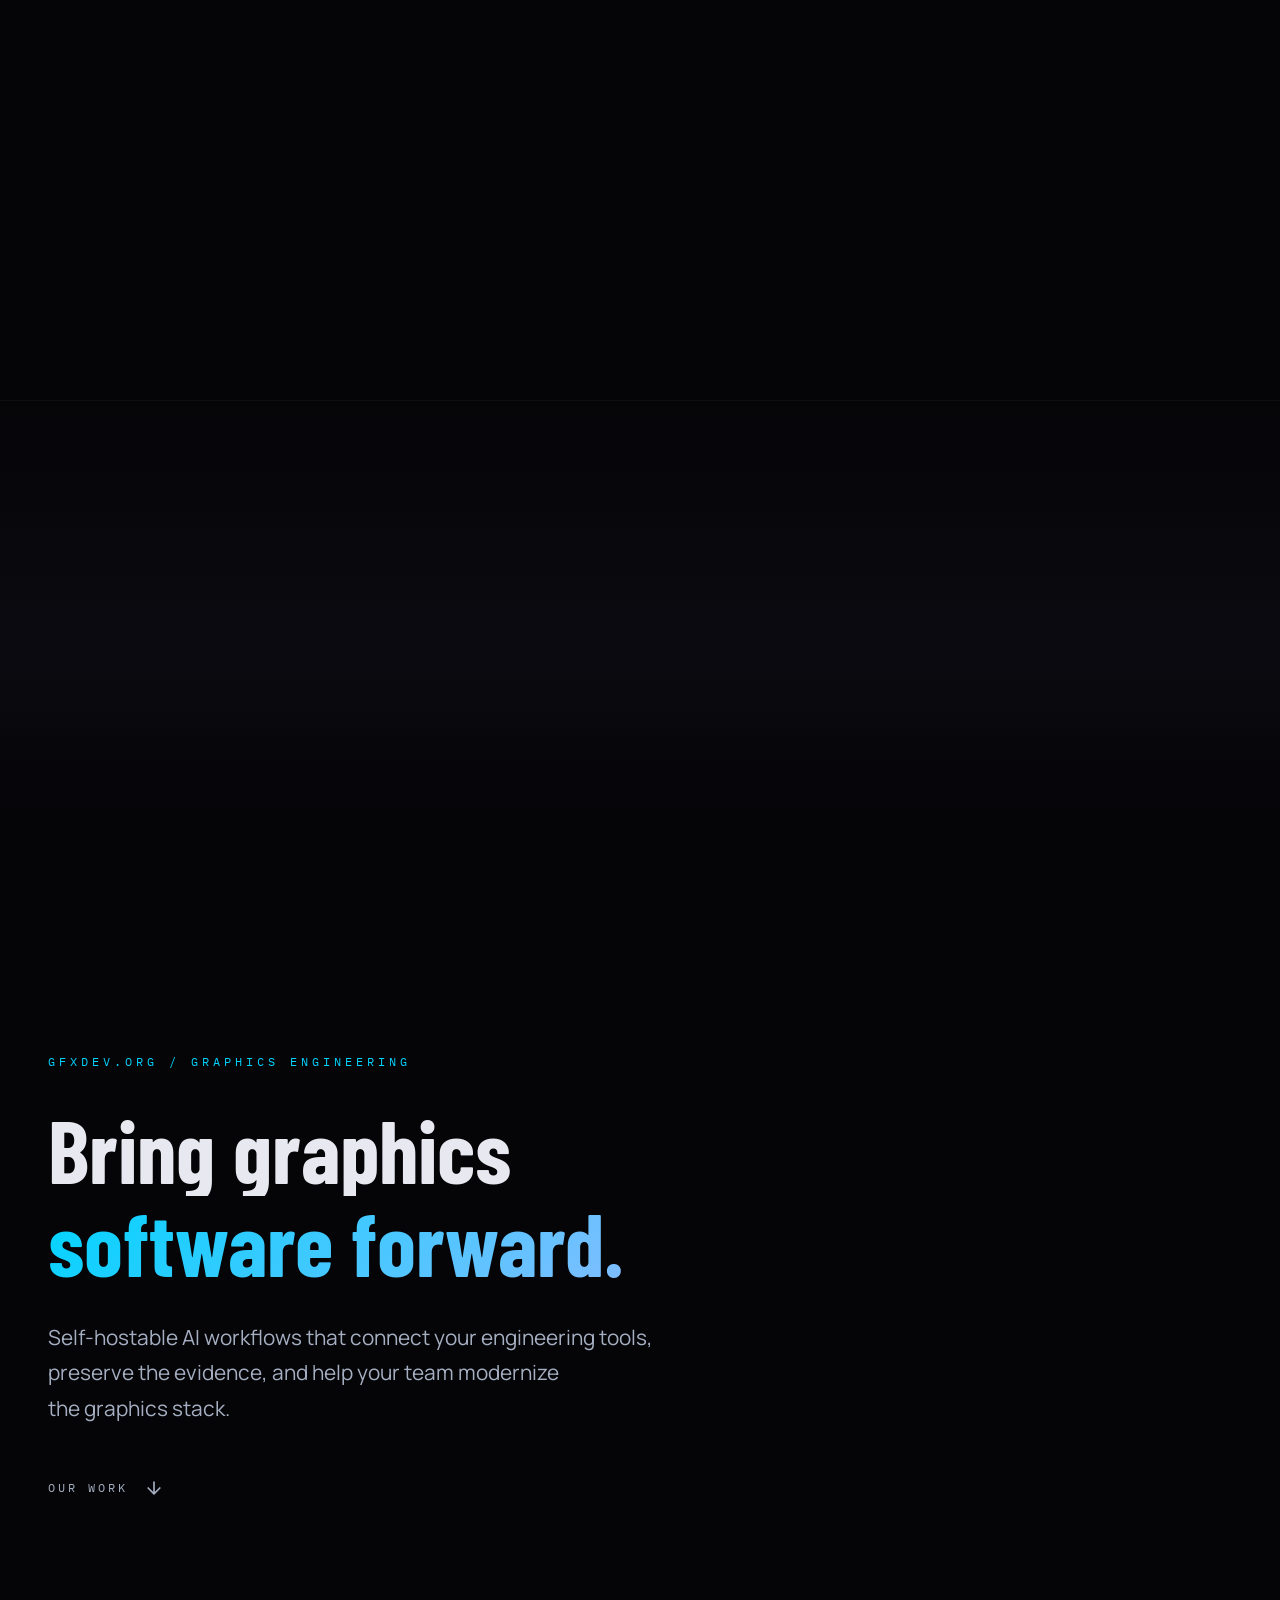
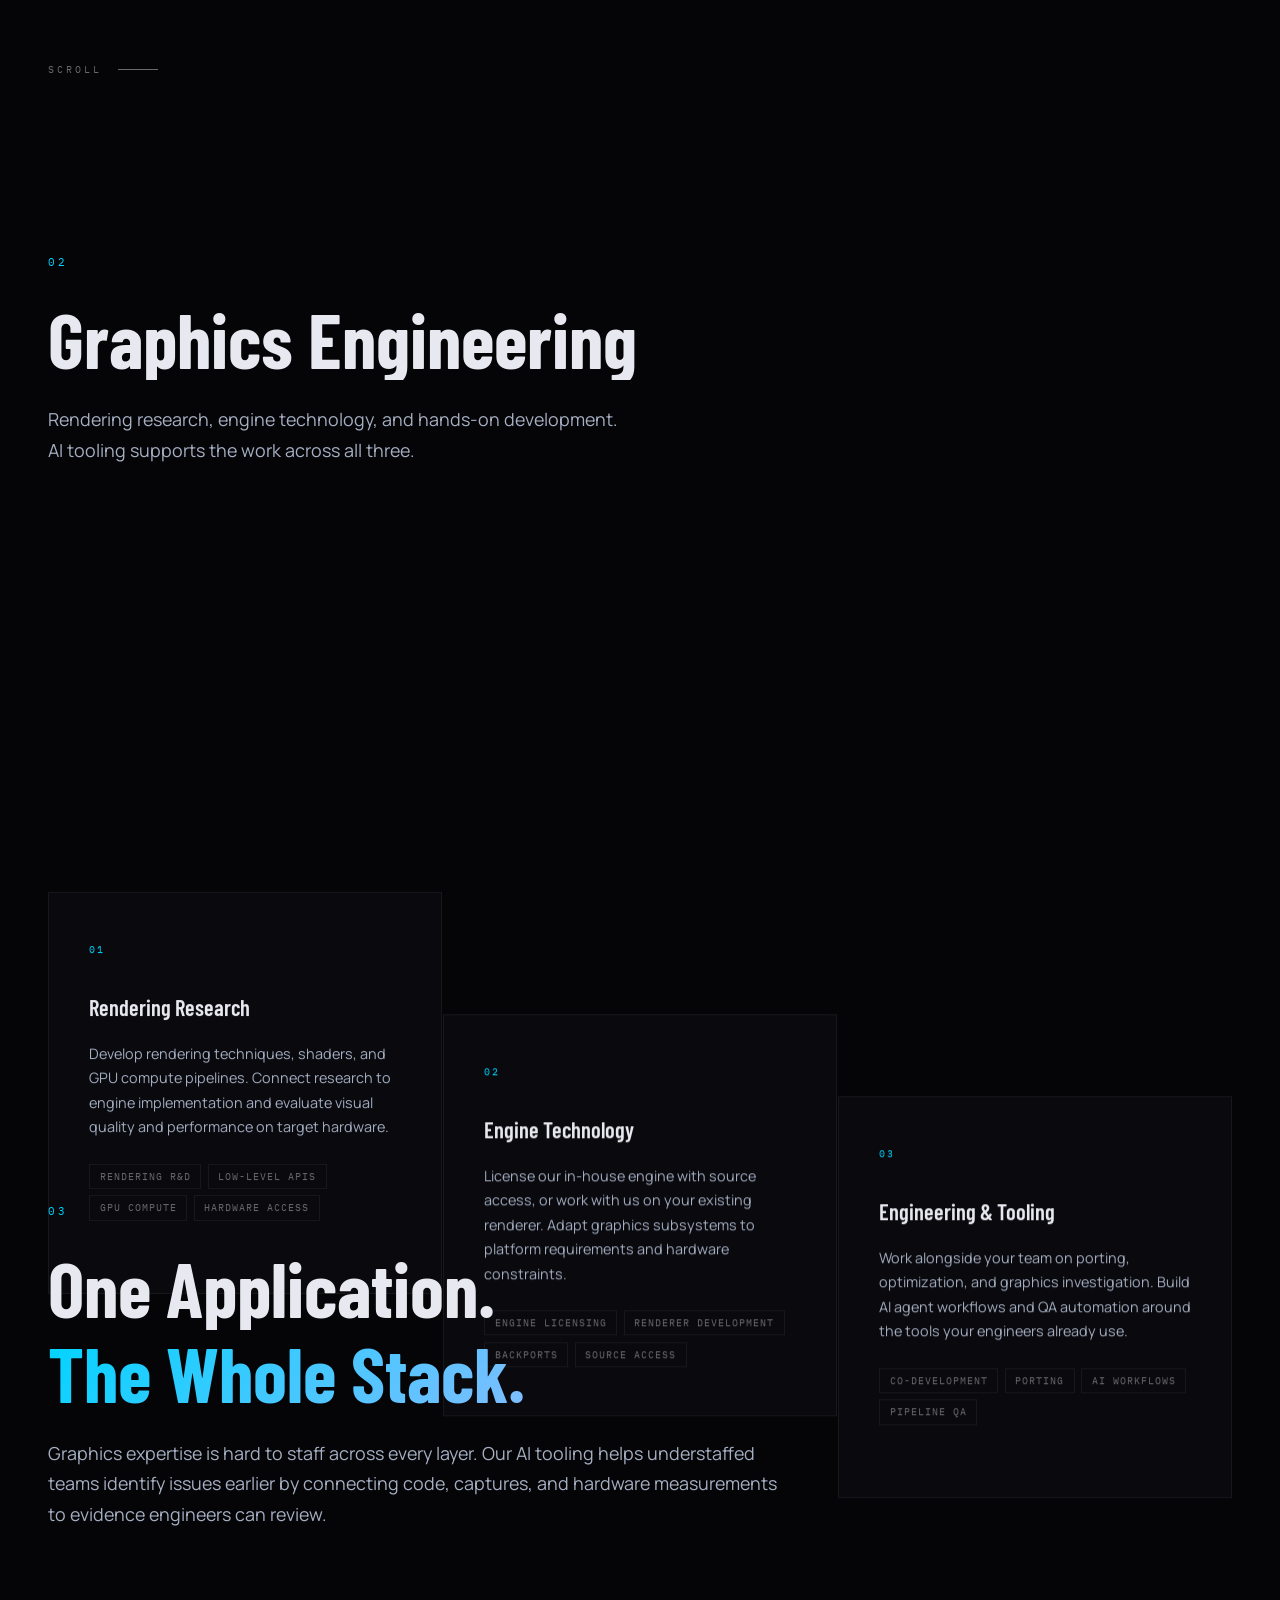
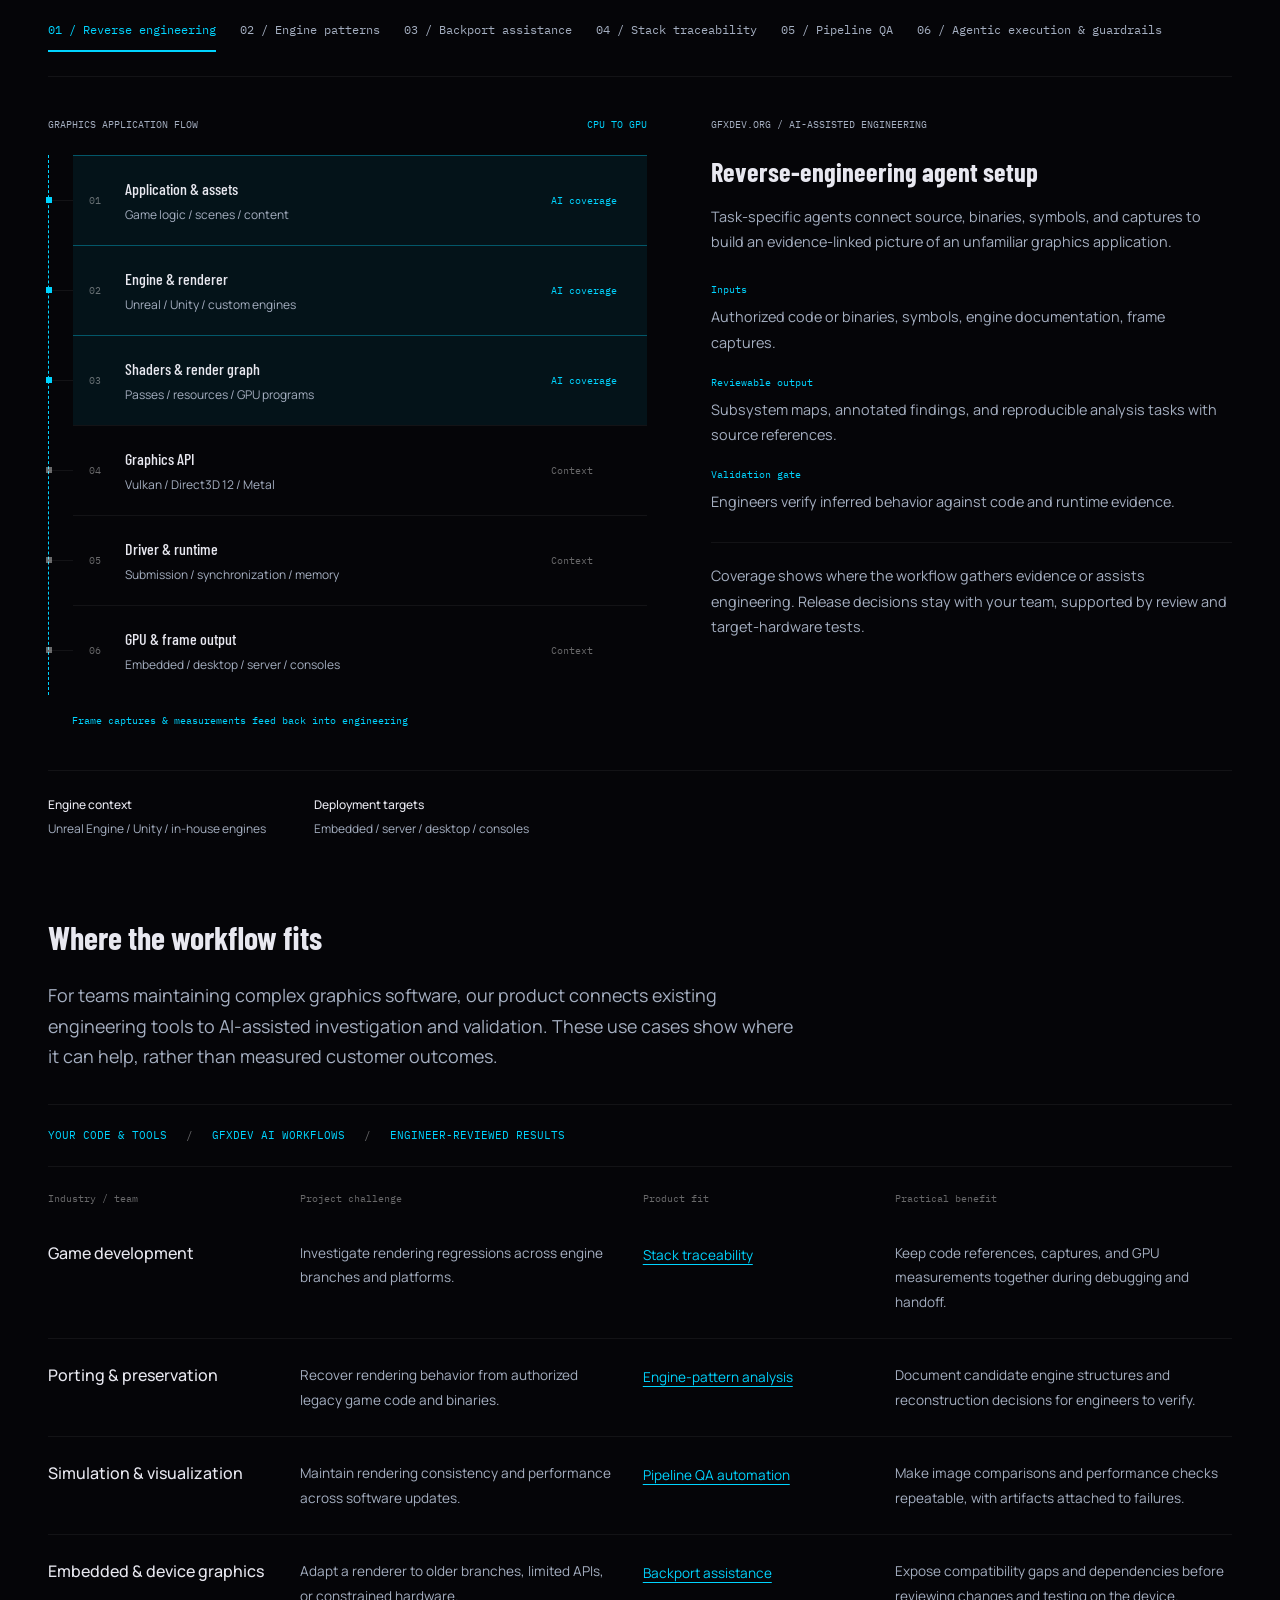
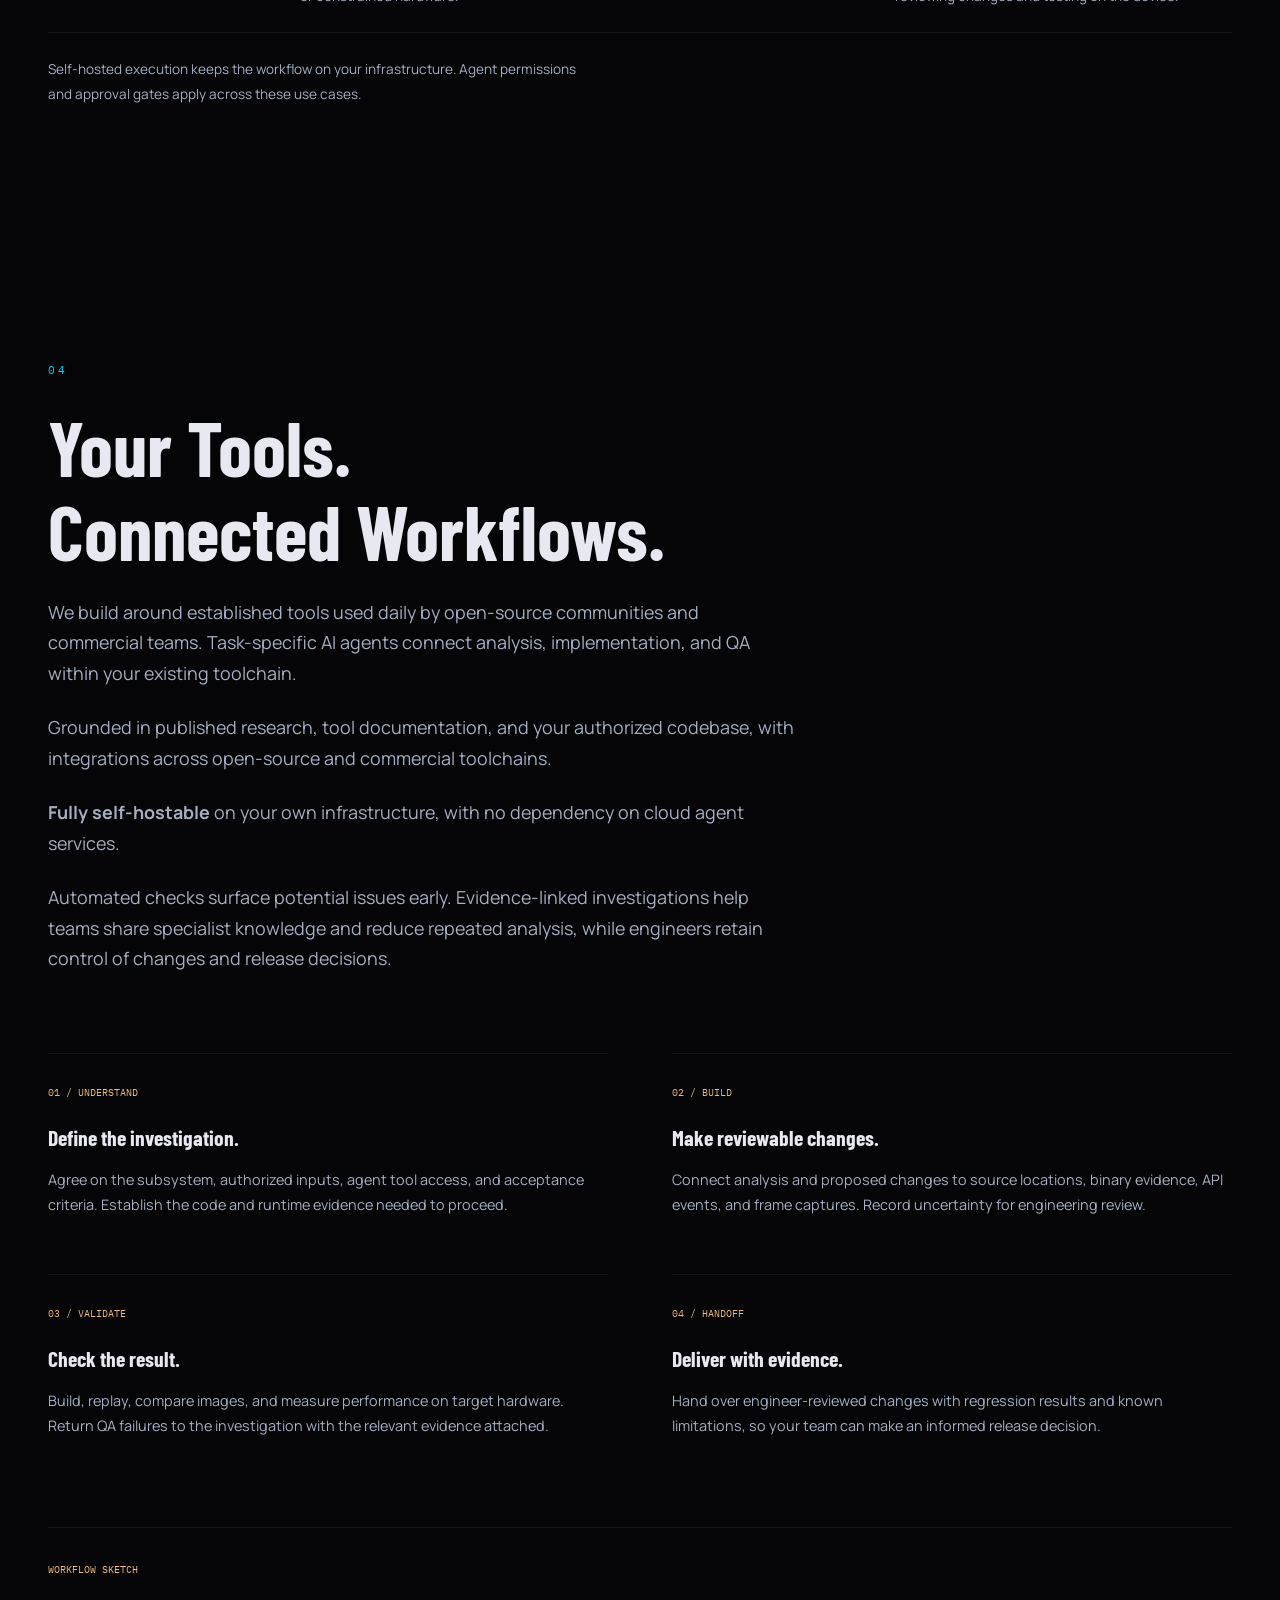
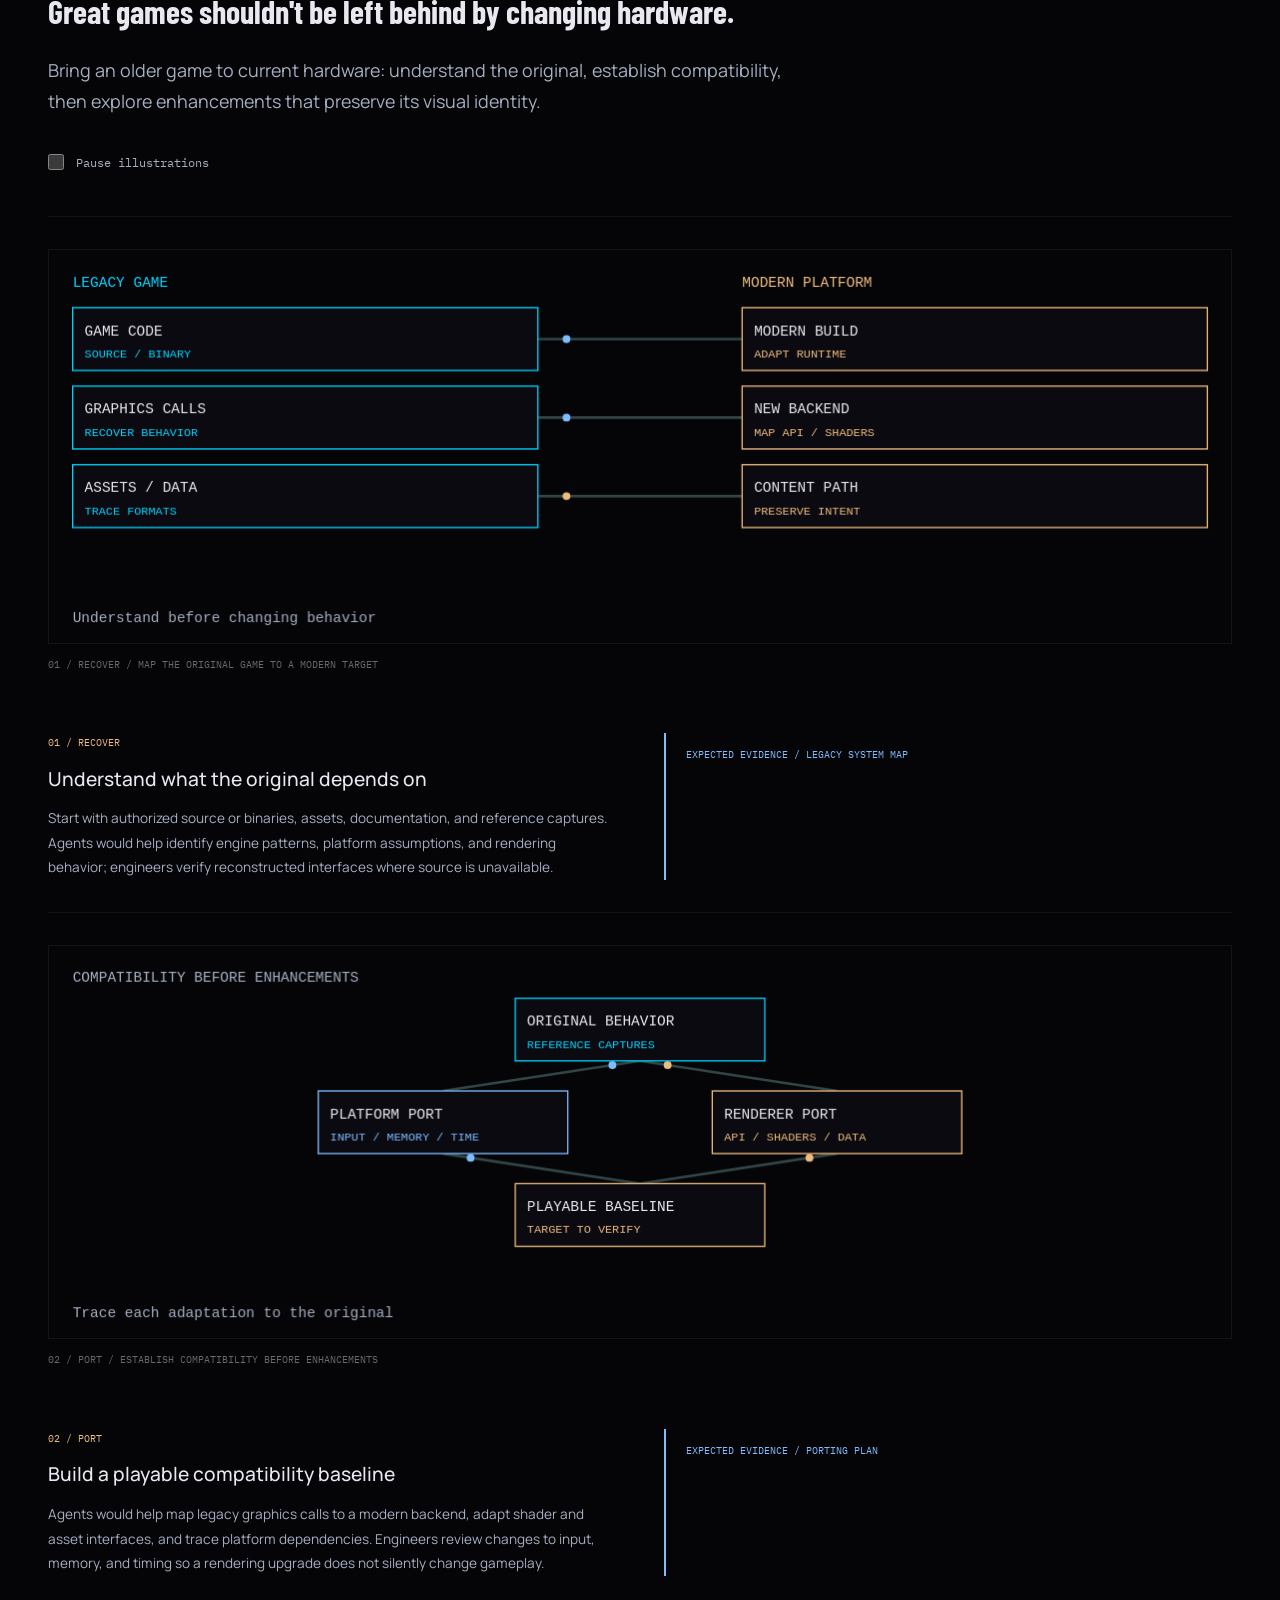
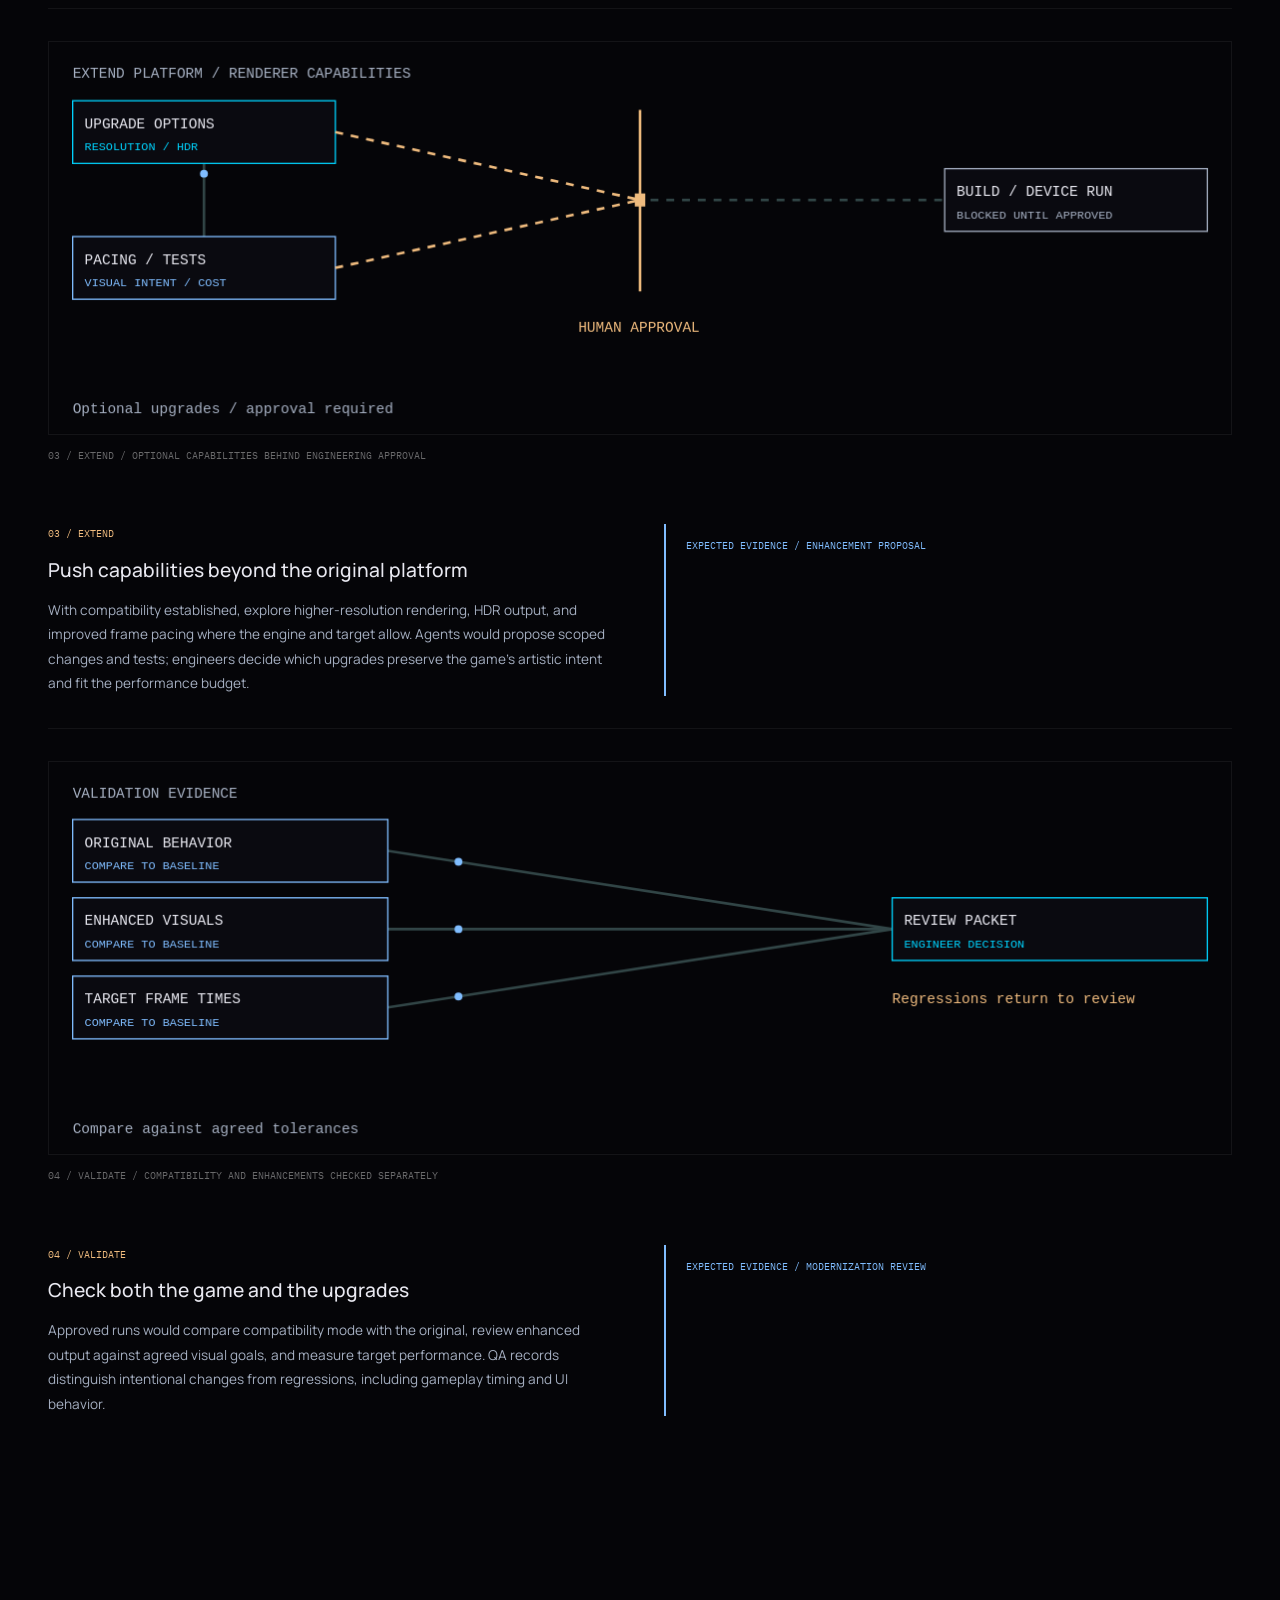
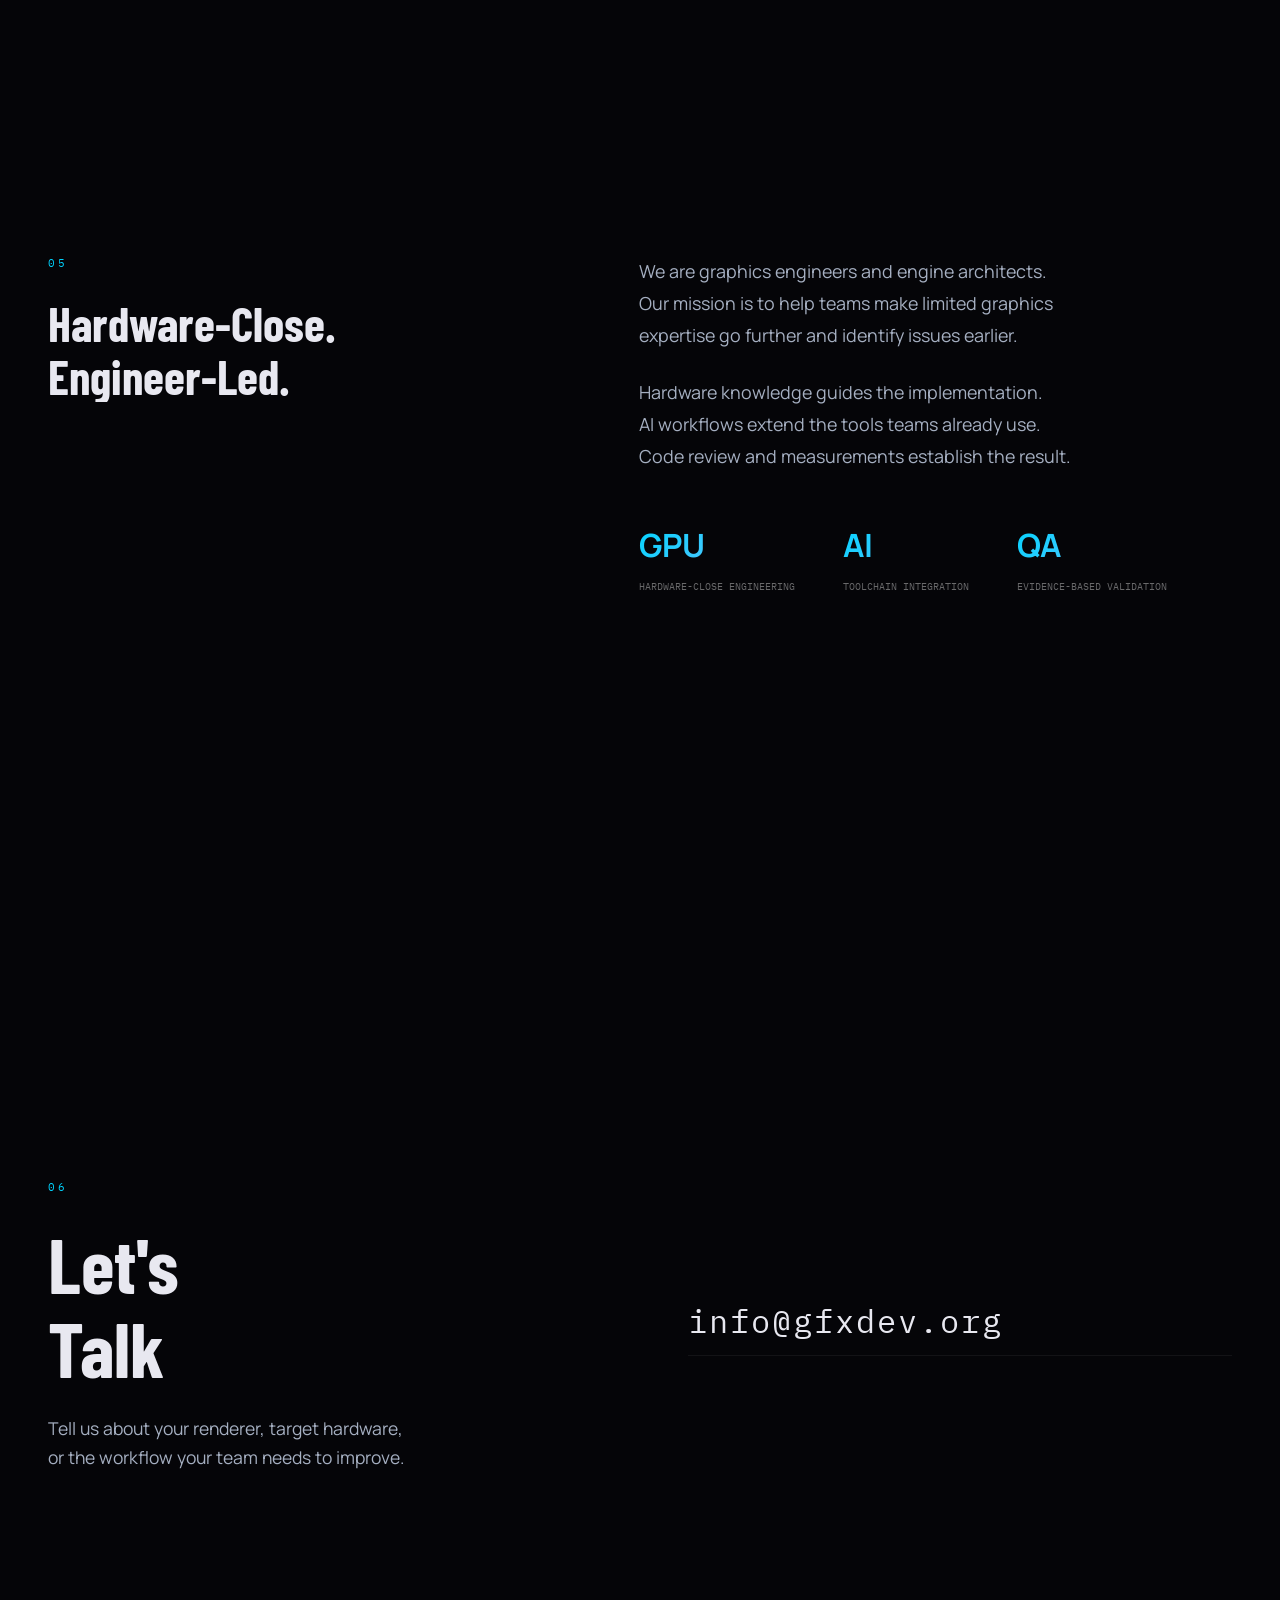
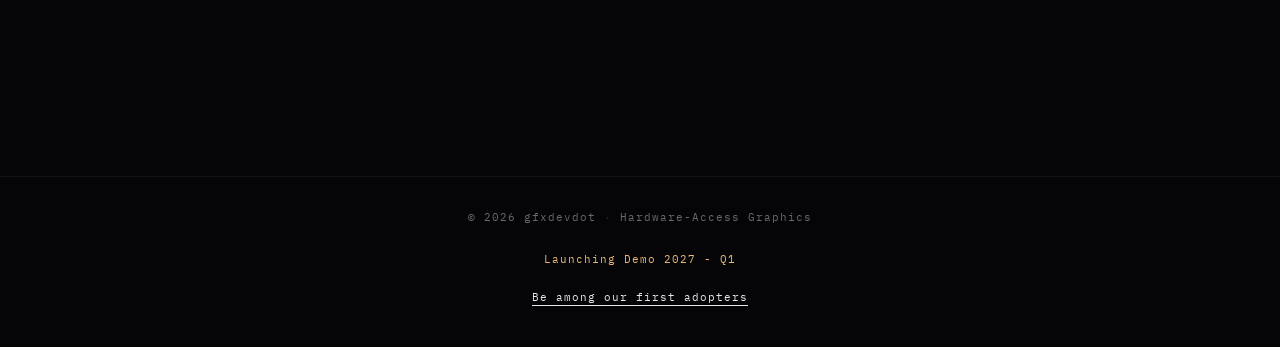
==== commit 2f0f1593: "update: site" ====
--- a/index.html
+++ b/index.html
@@ -5,6 +5,51 @@
   <meta name="viewport" content="width=device-width, initial-scale=1.0" />
   <title>gfxdev.org | Graphics Engineering &amp; AI Workflows</title>
   <meta name="description" content="Hardware-close graphics engineering and AI-assisted workflows. Rendering R&amp;D, engine technology, reverse engineering, backports, and pipeline QA built around your existing tools." />
+  <meta name="robots" content="index, follow" />
+  <link rel="canonical" href="https://www.gfxdev.org/" />
+  <link rel="alternate" type="text/plain" href="/llms.txt" title="Site guide for language models" />
+  <meta property="og:type" content="website" />
+  <meta property="og:site_name" content="gfxdev.org" />
+  <meta property="og:title" content="gfxdev.org | Graphics Engineering &amp; AI Workflows" />
+  <meta property="og:description" content="Hardware-close graphics engineering and self-hostable AI workflows that help understaffed teams identify issues earlier." />
+  <meta property="og:url" content="https://www.gfxdev.org/" />
+  <meta name="twitter:card" content="summary" />
+  <meta name="twitter:title" content="gfxdev.org | Graphics Engineering &amp; AI Workflows" />
+  <meta name="twitter:description" content="Hardware-close graphics engineering and self-hostable AI workflows that help understaffed teams identify issues earlier." />
+  <script type="application/ld+json">
+  {
+    "@context": "https://schema.org",
+    "@graph": [
+      {
+        "@type": "Organization",
+        "@id": "https://www.gfxdev.org/#organization",
+        "name": "gfxdev.org",
+        "url": "https://www.gfxdev.org/",
+        "email": "info@gfxdev.org",
+        "description": "Hardware-close graphics engineering and self-hostable AI workflows to help teams make limited specialist expertise go further and identify issues earlier.",
+        "knowsAbout": ["Computer graphics", "Rendering research", "Graphics engines", "Graphics software modernization", "Graphics pipeline quality assurance", "Self-hosted AI workflows"]
+      },
+      {
+        "@type": "WebSite",
+        "@id": "https://www.gfxdev.org/#website",
+        "url": "https://www.gfxdev.org/",
+        "name": "gfxdev.org",
+        "inLanguage": "en",
+        "publisher": { "@id": "https://www.gfxdev.org/#organization" }
+      },
+      {
+        "@type": "WebPage",
+        "@id": "https://www.gfxdev.org/#webpage",
+        "url": "https://www.gfxdev.org/",
+        "name": "gfxdev.org | Graphics Engineering & AI Workflows",
+        "description": "Graphics engineering services, stack coverage, and self-hostable AI workflows for investigation, modernization, and validation. Demo planned for Q1 2027.",
+        "inLanguage": "en",
+        "isPartOf": { "@id": "https://www.gfxdev.org/#website" },
+        "about": { "@id": "https://www.gfxdev.org/#organization" }
+      }
+    ]
+  }
+  </script>
   <link rel="stylesheet" href="css/style.css" />
   <link rel="icon" href="data:image/svg+xml,<svg xmlns='http://www.w3.org/2000/svg' viewBox='0 0 100 100'><text y='.9em' font-size='90'>◈</text></svg>" />
 </head>
@@ -28,7 +73,7 @@
   <canvas id="bgCanvas"></canvas>
 
   <nav class="nav" id="nav">
-    <a href="#" class="nav-logo">gfx<span>dev</span>.</a>
+    <a href="#" class="nav-logo">gfx<span>dev</span>.org</a>
     <div class="nav-index" id="navIndex">
       <span class="nav-index-current" id="navCurrent">01</span>
       <span class="nav-index-sep">/</span>
@@ -116,14 +161,13 @@
           <span class="reveal-line"><span>gfxdev.org / Graphics Engineering</span></span>
         </p>
         <h1 class="hero-title">
-          <span class="reveal-line" data-delay="0.2"><span>Closer to the</span></span>
-          <span class="reveal-line" data-delay="0.35"><span class="accent">metal</span><span>,</span></span>
-          <span class="reveal-line" data-delay="0.5"><span>closer to the pixel.</span></span>
+          <span class="reveal-line" data-delay="0.2"><span>Bring graphics</span></span>
+          <span class="reveal-line" data-delay="0.35"><span class="accent">software forward.</span></span>
         </h1>
         <p class="hero-sub reveal-text" data-delay="0.8">
-          <span class="reveal-line"><span>We build and adapt graphics technology,</span></span>
-          <span class="reveal-line"><span>with AI-assisted workflows grounded in your tools</span></span>
-          <span class="reveal-line"><span>and verified on your target hardware.</span></span>
+          <span class="reveal-line"><span>Self-hostable AI workflows that connect your engineering tools,</span></span>
+          <span class="reveal-line"><span>preserve the evidence, and help your team modernize</span></span>
+          <span class="reveal-line"><span>the graphics stack.</span></span>
         </p>
         <div class="hero-cta reveal-fade" data-delay="1.1">
           <a href="#services" class="btn-circle">
@@ -181,7 +225,7 @@
             <span class="reveal-line"><span>One Application.</span></span>
             <span class="reveal-line"><span class="accent">The Whole Stack.</span></span>
           </h2>
-          <p class="section-sub">Our AI tooling supports graphics work at each layer, from investigating legacy code to validating frame output. Each workflow connects a defined task to evidence your team can review.</p>
+          <p class="section-sub">Graphics expertise is hard to staff across every layer. Our AI tooling helps understaffed teams identify issues earlier by connecting code, captures, and hardware measurements to evidence engineers can review.</p>
         </div>
         <div class="stack-workbench" id="stackWorkbench">
           <div class="workflow-modes" role="group" aria-label="AI workflow coverage">
@@ -219,6 +263,19 @@
           </div>
           <div class="stack-context"><p><strong>Engine context</strong> Unreal Engine / Unity / in-house engines</p><p><strong>Deployment targets</strong> Embedded / server / desktop / consoles</p></div>
         </div>
+        <div class="industry-map" aria-labelledby="industryTitle">
+          <h3 id="industryTitle">Where the workflow fits</h3>
+          <p class="section-sub">For teams maintaining complex graphics software, our product connects existing engineering tools to AI-assisted investigation and validation. These use cases show where it can help, rather than measured customer outcomes.</p>
+          <p class="industry-product">YOUR CODE &amp; TOOLS <span aria-hidden="true">/</span> GFXDEV AI WORKFLOWS <span aria-hidden="true">/</span> ENGINEER-REVIEWED RESULTS</p>
+          <div class="industry-columns" aria-hidden="true"><span>Industry / team</span><span>Project challenge</span><span>Product fit</span><span>Practical benefit</span></div>
+          <ul class="industry-lanes">
+            <li><div><span class="industry-caption">Industry / team</span><h4>Game development</h4></div><div><span class="industry-caption">Project challenge</span><p>Investigate rendering regressions across engine branches and platforms.</p></div><div><span class="industry-caption">Product fit</span><a href="#stackWorkbench" data-use-workflow="trace">Stack traceability</a></div><div><span class="industry-caption">Practical benefit</span><p>Keep code references, captures, and GPU measurements together during debugging and handoff.</p></div></li>
+            <li><div><span class="industry-caption">Industry / team</span><h4>Porting &amp; preservation</h4></div><div><span class="industry-caption">Project challenge</span><p>Recover rendering behavior from authorized legacy game code and binaries.</p></div><div><span class="industry-caption">Product fit</span><a href="#stackWorkbench" data-use-workflow="patterns">Engine-pattern analysis</a></div><div><span class="industry-caption">Practical benefit</span><p>Document candidate engine structures and reconstruction decisions for engineers to verify.</p></div></li>
+            <li><div><span class="industry-caption">Industry / team</span><h4>Simulation &amp; visualization</h4></div><div><span class="industry-caption">Project challenge</span><p>Maintain rendering consistency and performance across software updates.</p></div><div><span class="industry-caption">Product fit</span><a href="#stackWorkbench" data-use-workflow="qa">Pipeline QA automation</a></div><div><span class="industry-caption">Practical benefit</span><p>Make image comparisons and performance checks repeatable, with artifacts attached to failures.</p></div></li>
+            <li><div><span class="industry-caption">Industry / team</span><h4>Embedded &amp; device graphics</h4></div><div><span class="industry-caption">Project challenge</span><p>Adapt a renderer to older branches, limited APIs, or constrained hardware.</p></div><div><span class="industry-caption">Product fit</span><a href="#stackWorkbench" data-use-workflow="backport">Backport assistance</a></div><div><span class="industry-caption">Practical benefit</span><p>Expose compatibility gaps and dependencies before reviewing changes and testing on the device.</p></div></li>
+          </ul>
+          <p class="industry-note">Self-hosted execution keeps the workflow on your infrastructure. Agent permissions and approval gates apply across these use cases.</p>
+        </div>
       </div>
     </section>
 
@@ -231,8 +288,9 @@
             <span class="reveal-line"><span>Connected Workflows.</span></span>
           </h2>
           <p class="section-sub">We build around established tools used daily by open-source communities and commercial teams. Task-specific AI agents connect analysis, implementation, and QA within your existing toolchain.</p>
+          <p class="section-sub">Grounded in published research, tool documentation, and your authorized codebase, with integrations across open-source and commercial toolchains.</p>
           <p class="section-sub"><strong>Fully self-hostable</strong> on your own infrastructure, with no dependency on cloud agent services.</p>
-          <p class="section-sub">Our production workflow carries evidence from the first investigation through to release review, with clear checks at each step.</p>
+          <p class="section-sub">Automated checks surface potential issues early. Evidence-linked investigations help teams share specialist knowledge and reduce repeated analysis, while engineers retain control of changes and release decisions.</p>
         </div>
         <ol class="workflow-gates">
           <li><span>01 / UNDERSTAND</span><h3>Define the investigation.</h3><p>Agree on the subsystem, authorized inputs, agent tool access, and acceptance criteria. Establish the code and runtime evidence needed to proceed.</p></li>
@@ -240,6 +298,34 @@
           <li><span>03 / VALIDATE</span><h3>Check the result.</h3><p>Build, replay, compare images, and measure performance on target hardware. Return QA failures to the investigation with the relevant evidence attached.</p></li>
           <li><span>04 / HANDOFF</span><h3>Deliver with evidence.</h3><p>Hand over engineer-reviewed changes with regression results and known limitations, so your team can make an informed release decision.</p></li>
         </ol>
+        <section class="workflow-example" aria-labelledby="exampleTitle">
+          <p class="example-label">WORKFLOW SKETCH</p>
+          <h3 id="exampleTitle">Great games shouldn't be left behind by changing hardware.</h3>
+          <p class="section-sub">Bring an older game to current hardware: understand the original, establish compatibility, then explore enhancements that preserve its visual identity.</p>
+          <label class="sketch-motion"><input type="checkbox" id="sketchPause" /> Pause illustrations</label>
+          <ol class="example-steps">
+            <li>
+              <figure class="sketch-visual"><canvas data-sketch="capture" role="img" aria-label="Legacy game code, graphics calls, and assets mapped to a modern build, graphics backend, and content pipeline."></canvas><figcaption>01 / RECOVER / MAP THE ORIGINAL GAME TO A MODERN TARGET</figcaption></figure>
+              <div class="example-action"><span class="example-label">01 / RECOVER</span><h4>Understand what the original depends on</h4><p>Start with authorized source or binaries, assets, documentation, and reference captures. Agents would help identify engine patterns, platform assumptions, and rendering behavior; engineers verify reconstructed interfaces where source is unavailable.</p></div>
+              <details class="example-artifact"><summary class="example-label">EXPECTED EVIDENCE / LEGACY SYSTEM MAP</summary><dl><dt>Inputs</dt><dd>Authorized game materials, tool output, reference scenes, and target requirements.</dd><dt>Trace</dt><dd>Game code, graphics calls, asset formats, and timing assumptions.</dd><dt>Baseline</dt><dd>Document original behavior and unknowns before changing it.</dd></dl></details>
+            </li>
+            <li>
+              <figure class="sketch-visual"><canvas data-sketch="trace" role="img" aria-label="Original game behavior feeds platform adaptation and renderer adaptation paths, which converge on a playable compatibility baseline."></canvas><figcaption>02 / PORT / ESTABLISH COMPATIBILITY BEFORE ENHANCEMENTS</figcaption></figure>
+              <div class="example-action"><span class="example-label">02 / PORT</span><h4>Build a playable compatibility baseline</h4><p>Agents would help map legacy graphics calls to a modern backend, adapt shader and asset interfaces, and trace platform dependencies. Engineers review changes to input, memory, and timing so a rendering upgrade does not silently change gameplay.</p></div>
+              <details class="example-artifact"><summary class="example-label">EXPECTED EVIDENCE / PORTING PLAN</summary><dl><dt>Platform</dt><dd>Build and runtime changes for the selected operating system and hardware.</dd><dt>Renderer</dt><dd>A proposed Vulkan, Direct3D 12, or Metal path with documented compatibility gaps.</dd><dt>Gate</dt><dd>Confirm representative scenes and gameplay against the original baseline.</dd></dl></details>
+            </li>
+            <li>
+              <figure class="sketch-visual"><canvas data-sketch="proposal" role="img" aria-label="Optional resolution, HDR, and frame-pacing proposals with a visual-intent test plan stop at engineer approval before target execution."></canvas><figcaption>03 / EXTEND / OPTIONAL CAPABILITIES BEHIND ENGINEERING APPROVAL</figcaption></figure>
+              <div class="example-action"><span class="example-label">03 / EXTEND</span><h4>Push capabilities beyond the original platform</h4><p>With compatibility established, explore higher-resolution rendering, HDR output, and improved frame pacing where the engine and target allow. Agents would propose scoped changes and tests; engineers decide which upgrades preserve the game's artistic intent and fit the performance budget.</p></div>
+              <details class="example-artifact"><summary class="example-label">EXPECTED EVIDENCE / ENHANCEMENT PROPOSAL</summary><dl><dt>Options</dt><dd>Resolution scaling, an HDR output path, and frame-pacing improvements.</dd><dt>Tradeoffs</dt><dd>Content precision, UI scaling, simulation timing, and GPU cost require separate review.</dd><dt>Guardrail</dt><dd>Approve each change and tool run; retain a compatibility mode for comparison.</dd></dl></details>
+            </li>
+            <li>
+              <figure class="sketch-visual"><canvas data-sketch="validation" role="img" aria-label="Original-behavior checks, enhanced-mode visual review, and target performance measurements feed an engineer release review."></canvas><figcaption>04 / VALIDATE / COMPATIBILITY AND ENHANCEMENTS CHECKED SEPARATELY</figcaption></figure>
+              <div class="example-action"><span class="example-label">04 / VALIDATE</span><h4>Check both the game and the upgrades</h4><p>Approved runs would compare compatibility mode with the original, review enhanced output against agreed visual goals, and measure target performance. QA records distinguish intentional changes from regressions, including gameplay timing and UI behavior.</p></div>
+              <details class="example-artifact"><summary class="example-label">EXPECTED EVIDENCE / MODERNIZATION REVIEW</summary><dl><dt>Evidence</dt><dd>Builds, replay logs, frame comparisons, API validation, and frame-time measurements.</dd><dt>Acceptance</dt><dd>Compatibility checks, approved visual changes, and target budgets reviewed by engineers.</dd></dl></details>
+            </li>
+          </ol>
+        </section>
       </div>
     </section>
 
@@ -256,8 +342,8 @@
           <div class="about-right">
             <p class="about-body reveal-text">
               <span class="reveal-line"><span>We are graphics engineers and engine architects.</span></span>
-              <span class="reveal-line"><span>Our mission is to help teams understand, adapt,</span></span>
-              <span class="reveal-line"><span>and validate the graphics technology they rely on.</span></span>
+              <span class="reveal-line"><span>Our mission is to help teams make limited graphics</span></span>
+              <span class="reveal-line"><span>expertise go further and identify issues earlier.</span></span>
             </p>
             <p class="about-body reveal-text" data-delay="0.3">
               <span class="reveal-line"><span>Hardware knowledge guides the implementation.</span></span>
@@ -322,5 +408,6 @@
   <script type="module" src="js/intro-cinematic.js"></script>
   <script src="js/main.js"></script>
   <script src="js/workflow.js"></script>
+  <script src="js/workflow-sketch.js"></script>
 </body>
 </html>
--- a/css/style.css
+++ b/css/style.css
@@ -1,18 +1,20 @@
+@import url('./brand.css');
+
 *, *::before, *::after { margin: 0; padding: 0; box-sizing: border-box; }
 
 :root {
-  --bg:         #050508;
+  --bg:         var(--brand-bg);
   --bg-card:    rgba(12, 12, 18, 0.7);
-  --surface:    #0a0a10;
+  --surface:    var(--brand-surface);
   --border:     rgba(255,255,255,0.06);
-  --text:       #e8e8f0;
+  --text:       var(--brand-text);
   --text-dim:   rgba(255,255,255,0.4);
-  --text-muted: rgba(255,255,255,0.55);
-  --accent:     #00d4ff;
-  --accent-alt: #91d7ad;
+  --text-muted: var(--brand-muted);
+  --accent:     var(--brand-green);
+  --accent-alt: var(--brand-cyan);
   --gradient:   linear-gradient(135deg, var(--accent), var(--accent-alt));
-  --font:       'Helvetica Neue', Helvetica, Arial, sans-serif;
-  --mono:       'SF Mono', 'Cascadia Code', 'Fira Code', monospace;
+  --font:       var(--brand-body);
+  --mono:       var(--brand-mono);
   --ease-out:   cubic-bezier(0.22, 1, 0.36, 1);
   --ease-in-out:cubic-bezier(0.65, 0, 0.35, 1);
 }
@@ -31,6 +33,8 @@
   -webkit-font-smoothing: antialiased;
   cursor: none;
 }
+h1, h2, h3, .nav-logo, .intro-title { font-family: var(--brand-display); letter-spacing: 0; }
+a:focus-visible, button:focus-visible, summary:focus-visible { outline: 2px solid var(--accent); outline-offset: 5px; }
 
 a { color: inherit; text-decoration: none; cursor: none; }
 button { cursor: none; }
@@ -143,7 +147,7 @@
   position: relative;
   width: 100%;
   height: 400vh; 
-  background: #050508;
+  background: var(--bg);
   z-index: 10;
   isolation: isolate;
 }
@@ -154,7 +158,7 @@
   height: 100vh;
   display: block;
   z-index: 1;
-  background: #050508;
+  background: var(--bg);
 }
 .intro-overlay {
   position: fixed;
@@ -252,7 +256,7 @@
 .intro-band {
   position: relative;
   z-index: 10;
-  background: linear-gradient(180deg, #050508 0%, #0a0a10 50%, #050508 100%);
+  background: linear-gradient(180deg, var(--bg), var(--surface), var(--bg));
   padding: 6rem 6vw;
   border-top: 1px solid rgba(255,255,255,0.04);
   border-bottom: 1px solid rgba(255,255,255,0.04);
@@ -744,7 +748,62 @@
   color: var(--text-muted);
 }
 
-.stack-workbench { --workflow-color: #00d4ff; }
+.workflow-example { margin-top: 4rem; padding-top: 2rem; border-top: 1px solid var(--border); }
+.example-label { display: block; font: 0.65rem/1.8 var(--mono); color: var(--brand-amber); letter-spacing: 0; }
+.workflow-example > h3 { font-size: 2rem; line-height: 1.25; letter-spacing: 0; margin-top: 0.75rem; }
+.example-steps { list-style: none; margin-top: 2rem; }
+.sketch-motion { display: inline-flex; align-items: center; gap: 0.75rem; margin-top: 1.5rem; font: 0.75rem var(--mono); color: var(--text-muted); cursor: pointer; min-height: 44px; }
+.sketch-motion input { accent-color: var(--accent); width: 1rem; height: 1rem; cursor: pointer; }
+.sketch-visual { grid-column: 1 / -1; min-width: 0; margin: 0; }
+.sketch-visual canvas { display: block; width: 100%; aspect-ratio: 3 / 1; background: var(--bg); border: 1px solid var(--border); }
+.sketch-visual figcaption { font: 0.6rem/1.8 var(--mono); color: var(--text-dim); padding: 0.75rem 0; }
+@media (max-width: 600px) { .sketch-visual canvas { aspect-ratio: 1.2 / 1; } }
+.example-steps > li { display: grid; grid-template-columns: minmax(0, 1fr) minmax(0, 1fr); gap: 3rem; padding: 2rem 0; border-top: 1px solid var(--border); }
+.example-action h4 { font-size: 1.2rem; font-weight: 500; margin: 0.75rem 0; letter-spacing: 0; }
+.example-action p, .example-artifact dd { font-size: 0.85rem; line-height: 1.8; color: var(--text-muted); }
+.example-artifact { border-left: 2px solid var(--brand-cyan); padding-left: 1.25rem; min-width: 0; }
+.example-artifact > .example-label { color: var(--brand-cyan); }
+.example-artifact summary { cursor: pointer; padding: 0.75rem 0; min-height: 44px; }
+.pitch-invitation { display: block; width: fit-content; color: var(--accent); font: 0.75rem/1.8 var(--mono); text-decoration: underline; text-underline-offset: 5px; padding: 0.75rem 0; margin-bottom: 1rem; }
+.hero-title { font-size: 5.5rem; }
+@media (max-width: 768px) { .hero-title { font-size: 3.5rem; } }
+@media (max-width: 380px) { .hero-title { font-size: 2.8rem; } }
+.example-artifact dl { display: grid; grid-template-columns: 5.5rem minmax(0, 1fr); gap: 0.75rem 1rem; margin-top: 1rem; }
+.example-artifact dt { font: 0.65rem/2.2 var(--mono); color: var(--text); }
+@media (max-width: 768px) {
+  .example-steps > li { grid-template-columns: minmax(0, 1fr); gap: 1.5rem; }
+  .workflow-example > h3 { font-size: 1.6rem; }
+  .example-artifact dl { grid-template-columns: minmax(0, 1fr); gap: 0.25rem; }
+  .example-artifact dd { margin-bottom: 0.75rem; }
+}
+.industry-map { margin-top: 5rem; }
+.industry-map > h3 { font-size: 2rem; line-height: 1.2; letter-spacing: 0; }
+.industry-product { margin-top: 2rem; padding: 1.25rem 0; border-block: 1px solid var(--border); color: var(--accent); font: 0.7rem/1.9 var(--mono); }
+.industry-product span { color: var(--text-dim); margin: 0 0.75rem; }
+.industry-columns, .industry-lanes li { display: grid; grid-template-columns: 1fr 1.4fr 1fr 1.5fr; gap: 1.75rem; }
+.industry-columns { padding: 1.5rem 0 0.75rem; color: var(--text-dim); font: 0.65rem var(--mono); }
+.industry-lanes { list-style: none; }
+.industry-lanes li { padding: 1.5rem 0; border-bottom: 1px solid var(--border); align-items: start; }
+.industry-lanes li > div { min-width: 0; }
+.industry-lanes h4 { font-size: 1rem; font-weight: 500; letter-spacing: 0; }
+.industry-lanes p, .industry-note { font-size: 0.85rem; line-height: 1.8; color: var(--text-muted); }
+.industry-lanes a { display: inline-block; padding: 0.25rem 0; color: var(--accent); font-size: 0.85rem; text-decoration: underline; text-underline-offset: 4px; }
+.industry-lanes a:hover { color: var(--accent); }
+.industry-lanes a:focus-visible { outline: 2px solid var(--accent); outline-offset: 4px; }
+.industry-caption { display: none; }
+.industry-note { margin-top: 1.5rem; max-width: 68ch; }
+#stackWorkbench { scroll-margin-top: 6rem; }
+@media (max-width: 900px) {
+  .industry-columns { display: none; }
+  .industry-lanes li { grid-template-columns: repeat(2, minmax(0, 1fr)); }
+  .industry-caption { display: block; color: var(--text-dim); font: 0.6rem var(--mono); margin-bottom: 0.5rem; }
+}
+@media (max-width: 600px) {
+  .industry-lanes li { grid-template-columns: minmax(0, 1fr); gap: 1.25rem; }
+  .industry-map > h3 { font-size: 1.6rem; }
+  .industry-product span { margin: 0 0.25rem; }
+}
+.stack-workbench { --workflow-color: var(--brand-cyan); }
 .workflow-modes { display: flex; flex-wrap: wrap; border-bottom: 1px solid var(--border); gap: 0.5rem 1.5rem; padding-bottom: 1.5rem; }
 .workflow-modes button { background: none; border: 0; border-bottom: 2px solid transparent; color: var(--text-muted); font: 0.75rem var(--mono); padding: 0.8rem 0; text-align: left; }
 .workflow-modes button[aria-pressed="true"] { color: var(--workflow-color); border-color: currentColor; }
